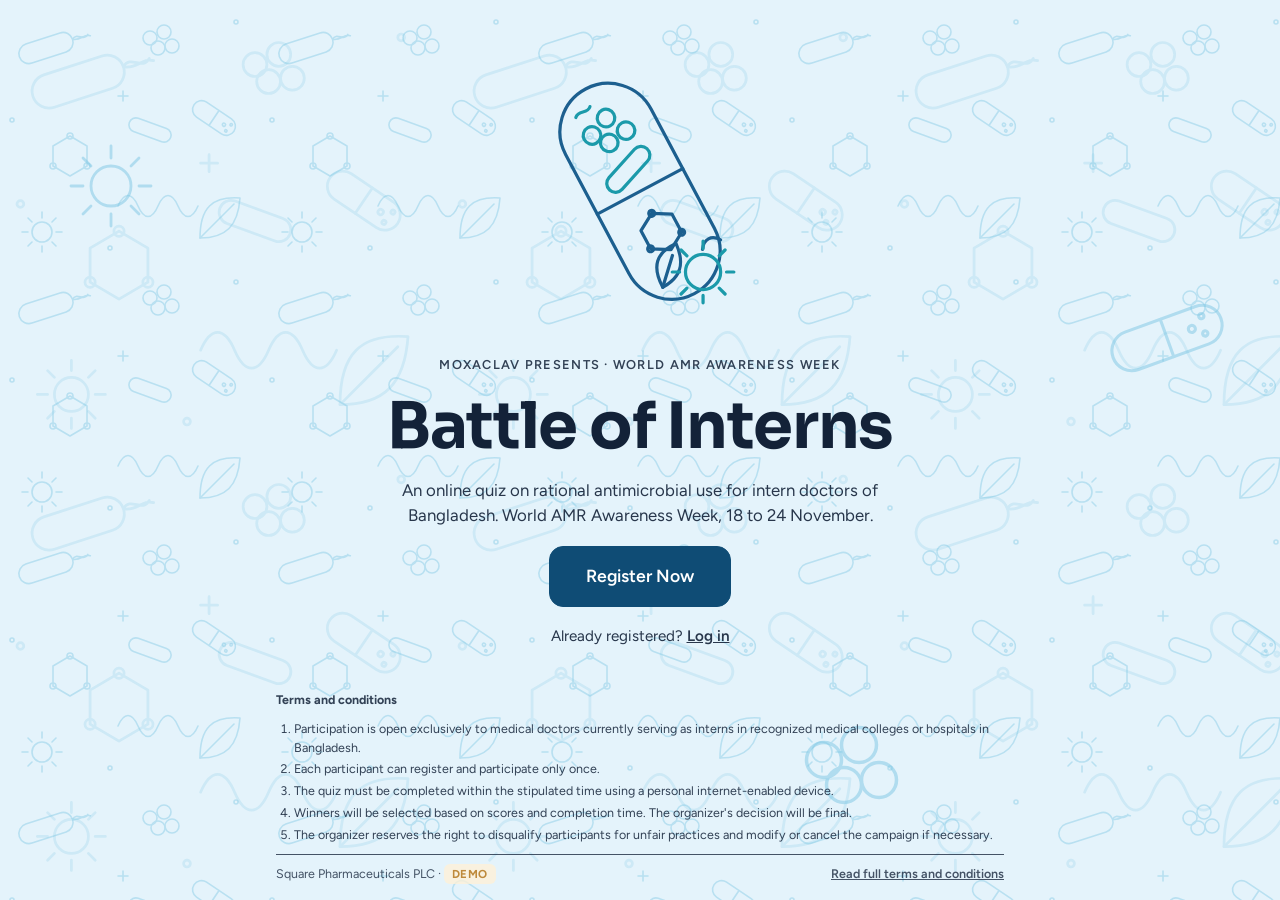
==== index.html @ b7316d2d "Portal v2: accounts with phone+password, splash screen with T&C, quiz open/schedule gating, study ma" ====
<!doctype html>
<html lang="en">
<head>
<meta charset="utf-8">
<meta name="viewport" content="width=device-width, initial-scale=1, viewport-fit=cover">
<meta name="robots" content="noindex">
<title>Battle of Interns (demo)</title>
<link rel="stylesheet" href="https://fonts.googleapis.com/css2?family=Sora:wght@600;700&family=Figtree:wght@400;500;600&display=swap">
<style>
/* Battle of Interns. Layout: one centred column (560px) for the quiz flow, a wider
   column (1100px) for admin. Clinical, quiet surfaces; one accent for actions. */
:root {
  --bg: #e4f3fb;
  --surface: #ffffff;
  --surface-2: #eaf2f8;
  --art: #7cc6e3;
  --art-2: #1c5f8f;
  --fg: #132238;
  --muted: #5d6b80;
  --line: #d3e0ea;
  --primary: #0f4c75;
  --primary-ink: #ffffff;
  --accent: #1b9aaa;
  --accent-soft: #dff4f6;
  --good: #1b7f4b;
  --good-soft: #e3f4ea;
  --warn: #b26a00;
  --warn-soft: #fff1d6;
  --bad: #b42323;
  --bad-soft: #fde8e8;
  --shadow: 0 1px 2px rgba(19, 34, 56, 0.06), 0 8px 24px rgba(19, 34, 56, 0.06);
  --font-display: "Sora", "Segoe UI", system-ui, sans-serif;
  --font-body: "Figtree", "Segoe UI", system-ui, sans-serif;
  --radius: 14px;
}
@media (prefers-color-scheme: dark) {
  :root:not([data-theme="light"]) {
    --bg: #0d1a26; --surface: #172131; --surface-2: #1f2b3d; --fg: #e7edf5; --muted: #9aa8bc; --art: #27516d; --art-2: #4fa3cf;
    --line: #2a3850; --primary: #3f8fc4; --primary-ink: #ffffff; --accent: #4fc3cf; --accent-soft: #15353b;
    --good: #4ccb86; --good-soft: #163626; --warn: #f0b24a; --warn-soft: #3a2a0d; --bad: #f08080; --bad-soft: #3d1a1a;
    --shadow: 0 1px 2px rgba(0,0,0,.4), 0 8px 24px rgba(0,0,0,.35);
    color-scheme: dark;
  }
}
:root[data-theme="dark"] {
  --bg: #0d1a26; --surface: #172131; --surface-2: #1f2b3d; --fg: #e7edf5; --muted: #9aa8bc; --art: #27516d; --art-2: #4fa3cf;
  --line: #2a3850; --primary: #3f8fc4; --primary-ink: #ffffff; --accent: #4fc3cf; --accent-soft: #15353b;
  --good: #4ccb86; --good-soft: #163626; --warn: #f0b24a; --warn-soft: #3a2a0d; --bad: #f08080; --bad-soft: #3d1a1a;
  --shadow: 0 1px 2px rgba(0,0,0,.4), 0 8px 24px rgba(0,0,0,.35);
  color-scheme: dark;
}

* { box-sizing: border-box; }
[hidden] { display: none !important; }
html, body { height: 100%; }
body {
  margin: 0; background: var(--bg); color: var(--fg);
  font-family: var(--font-body); font-size: 16px; line-height: 1.5;
  -webkit-font-smoothing: antialiased;
}
h1, h2, h3 { font-family: var(--font-display); line-height: 1.2; margin: 0; text-wrap: balance; letter-spacing: -0.01em; }
h1 { font-size: 1.75rem; font-weight: 700; }
h2 { font-size: 1.25rem; font-weight: 600; }
h3 { font-size: 1rem; font-weight: 600; }
p { margin: 0; }
a { color: var(--primary); }
button { font: inherit; }
:focus-visible { outline: 3px solid var(--accent); outline-offset: 2px; }
.num { font-variant-numeric: tabular-nums; }
.muted { color: var(--muted); }
.small { font-size: 0.875rem; }
.eyebrow { font-size: 0.75rem; text-transform: uppercase; letter-spacing: 0.08em; font-weight: 600; color: var(--muted); }

/* Background art: original line-art microbes and capsules, drifting slowly */
body.admin .bgart { opacity: .4; }
.bgart { position: fixed; inset: 0; z-index: 0; pointer-events: none; overflow: hidden; color: var(--art); }
.bgart > svg:first-child { width: 100%; height: 100%; display: block; }
.bgart .floater { position: absolute; width: 120px; height: 120px; opacity: .5; }
.bgart .f1 { left: 4%; top: 14%; }
.bgart .f2 { right: 3%; top: 32%; width: 150px; height: 100px; }
.bgart .f3 { left: 62%; top: 80%; width: 110px; height: 90px; }
.bgart .drift1 { animation: drift1 70s linear infinite; }
.bgart .drift2 { animation: drift2 110s linear infinite; transform-origin: 50% 50%; }
@keyframes drift1 { to { transform: translate(-260px, -260px); } }
@keyframes drift2 { from { transform: rotate(14deg) translate(0, 0); } to { transform: rotate(14deg) translate(442px, -442px); } }
.bgart .floater { animation: bob 9s ease-in-out infinite alternate; transform-origin: center; }
.bgart .floater.f2 { animation-duration: 13s; animation-delay: -4s; }
.bgart .floater.f3 { animation-duration: 11s; animation-delay: -7s; }
@keyframes bob { from { transform: translate(0, 0) rotate(-4deg); } to { transform: translate(14px, -22px) rotate(5deg); } }
@media (prefers-reduced-motion: reduce) { .bgart .drift1, .bgart .drift2, .bgart .floater { animation: none; } }
.topbar, .wrap, .footer, .toast, .modal-bg { position: relative; z-index: 1; }
.toast, .modal-bg { z-index: 50; }
.toast { position: fixed; }
.modal-bg { position: fixed; }

/* Shell */
.topbar {
  position: sticky;
  z-index: 5;
  background: color-mix(in srgb, var(--surface) 88%, transparent); backdrop-filter: blur(8px); -webkit-backdrop-filter: blur(8px); top: env(safe-area-inset-top, 0px); z-index: 5;
  background: var(--surface); border-bottom: 1px solid var(--line);
}
.topbar-in {
  max-width: 1100px; margin: 0 auto; padding: 12px 16px;
  display: flex; align-items: center; justify-content: space-between; gap: 12px;
}
.brand { display: flex; flex-direction: column; gap: 1px; min-width: 0; }
.brand-name { font-family: var(--font-display); font-weight: 700; font-size: 1.05rem; letter-spacing: -0.01em; }
.brand-sub { font-size: 0.72rem; color: var(--muted); letter-spacing: 0.06em; text-transform: uppercase; }
.topbar .pill { flex-shrink: 0; }
.wrap { max-width: 560px; margin: 0 auto; padding-block: 24px 48px; padding-inline: 16px; }
.wrap.wide { max-width: 1100px; }
.stack { display: flex; flex-direction: column; gap: 16px; }
.stack-sm { display: flex; flex-direction: column; gap: 8px; }
.row { display: flex; gap: 12px; align-items: center; flex-wrap: wrap; }
.row.between { justify-content: space-between; }
.row.end { justify-content: flex-end; }
.grow { flex: 1 1 auto; min-width: 0; }

.card { background: var(--surface); border: 1px solid var(--line); border-radius: var(--radius); padding: 20px; box-shadow: var(--shadow); }
.card.flat { box-shadow: none; }
.card.tint { background: var(--accent-soft); border-color: transparent; box-shadow: none; }

/* Buttons */
.btn {
  display: inline-flex; align-items: center; justify-content: center; gap: 8px;
  padding: 12px 18px; border-radius: 10px; border: 1px solid var(--line);
  background: var(--surface); color: var(--fg); font-weight: 600; cursor: pointer;
  text-decoration: none; min-height: 44px; transition: background .15s, transform .05s;
}
.btn:hover { background: var(--surface-2); }
.btn:active { transform: translateY(1px); }
.btn:disabled { opacity: .5; cursor: not-allowed; }
.btn.primary { background: var(--primary); border-color: var(--primary); color: var(--primary-ink); }
.btn.primary:hover { filter: brightness(1.08); background: var(--primary); }
.btn.danger { color: var(--bad); border-color: var(--bad); background: transparent; }
.btn.danger:hover { background: var(--bad-soft); }
.btn.ghost { border-color: transparent; background: transparent; }
.btn.ghost:hover { background: var(--surface-2); }
.btn.sm { padding: 7px 12px; min-height: 34px; font-size: 0.875rem; border-radius: 8px; }
.btn.block { width: 100%; }

/* Forms */
.field { display: flex; flex-direction: column; gap: 6px; }
.field label { font-weight: 600; font-size: 0.9rem; }
.field .hint { font-size: 0.8rem; color: var(--muted); }
.field .err { font-size: 0.8rem; color: var(--bad); }
.input, select.input, textarea.input {
  width: 100%; padding: 11px 12px; border-radius: 10px; border: 1px solid var(--line);
  background: var(--surface); color: var(--fg); font: inherit; min-height: 44px;
}
textarea.input { min-height: 88px; resize: vertical; }
.input:focus { border-color: var(--accent); outline: none; box-shadow: 0 0 0 3px var(--accent-soft); }
.field.invalid .input { border-color: var(--bad); }
.check { display: flex; gap: 10px; align-items: flex-start; font-size: 0.9rem; }
.check input { width: 18px; height: 18px; margin-top: 3px; flex-shrink: 0; }
.grid-2 { display: grid; grid-template-columns: repeat(2, minmax(0, 1fr)); gap: 12px; }
.grid-3 { display: grid; grid-template-columns: repeat(3, minmax(0, 1fr)); gap: 12px; }
.grid-4 { display: grid; grid-template-columns: repeat(4, minmax(0, 1fr)); gap: 12px; }
@media (max-width: 640px) { .grid-2, .grid-3, .grid-4 { grid-template-columns: 1fr 1fr; } .grid-2 { grid-template-columns: 1fr; } .card { padding: 16px; } }

/* Pills and alerts */
.pill { display: inline-flex; align-items: center; gap: 6px; padding: 4px 10px; border-radius: 999px; font-size: 0.78rem; font-weight: 600; background: var(--surface-2); color: var(--muted); white-space: nowrap; }
.pill.good { background: var(--good-soft); color: var(--good); }
.pill.warn { background: var(--warn-soft); color: var(--warn); }
.pill.bad { background: var(--bad-soft); color: var(--bad); }
.pill.accent { background: var(--accent-soft); color: var(--primary); }
.alert { padding: 12px 14px; border-radius: 10px; font-size: 0.9rem; border: 1px solid transparent; }
.alert.bad { background: var(--bad-soft); color: var(--bad); }
.alert.good { background: var(--good-soft); color: var(--good); }
.alert.warn { background: var(--warn-soft); color: var(--warn); }
.alert.info { background: var(--accent-soft); color: var(--fg); }

/* Welcome */
.hero { display: grid; grid-template-columns: 1fr 150px; gap: 16px; align-items: center; }
.hero-text { display: flex; flex-direction: column; gap: 10px; min-width: 0; }
.hero h1 { font-size: 2rem; }
.hero-art { width: 150px; max-width: 100%; color: var(--art-2); justify-self: end; }
.hero-art .acc { color: var(--accent); }
@media (max-width: 480px) { .hero { grid-template-columns: 1fr 104px; } .hero-art { width: 104px; } .hero h1 { font-size: 1.7rem; } }
.rules { display: grid; grid-template-columns: repeat(2, minmax(0, 1fr)); gap: 12px; }
.rule { background: var(--surface); border: 1px solid var(--line); border-radius: var(--radius); padding: 16px; display: flex; flex-direction: column; gap: 10px; box-shadow: var(--shadow); }
.rule b { font-family: var(--font-display); font-size: 0.95rem; }
.rule p { font-size: 0.85rem; color: var(--muted); line-height: 1.4; }
.rule-ic { width: 44px; height: 44px; border-radius: 12px; background: var(--accent-soft); color: var(--primary); display: grid; place-items: center; font-family: var(--font-display); font-weight: 700; font-size: 1rem; }
.rule-ic svg { width: 24px; height: 24px; }
@media (max-width: 360px) { .rules { grid-template-columns: 1fr; } }

/* Quiz */
.quiz-head { display: flex; align-items: center; justify-content: space-between; gap: 12px; }
.timer { font-family: var(--font-display); font-weight: 700; font-size: 1.5rem; letter-spacing: 0.02em; display: inline-flex; align-items: center; gap: 8px; }
.timer.warn { color: var(--warn); }
.timer.bad { color: var(--bad); }
.timer-dot { width: 8px; height: 8px; border-radius: 50%; background: currentColor; animation: blink 1s steps(2) infinite; }
@keyframes blink { 50% { opacity: 0.25; } }
@media (prefers-reduced-motion: reduce) { .timer-dot { animation: none; } }
.progress { height: 8px; border-radius: 999px; background: color-mix(in srgb, var(--surface) 70%, var(--line)); overflow: hidden; display: flex; }
.progress > i { display: block; height: 100%; background: var(--accent); width: 0; transition: width .3s; }
.progress > i.skip { background: var(--warn); opacity: .75; }
.progress-meta { display: flex; justify-content: space-between; font-size: 0.8rem; color: var(--muted); }
.qtext { font-size: 1.1rem; font-weight: 600; line-height: 1.45; }
.options { display: grid; gap: 10px; }
.opt {
  display: grid; grid-template-columns: 32px 1fr; gap: 12px; align-items: center; text-align: left;
  width: 100%; padding: 12px 14px; border-radius: 12px; border: 1.5px solid var(--line);
  background: var(--surface); color: var(--fg); cursor: pointer; font: inherit; line-height: 1.4;
}
.opt:hover { border-color: var(--accent); background: var(--accent-soft); }
.opt .key { width: 32px; height: 32px; border-radius: 8px; background: var(--surface-2); display: grid; place-items: center; font-family: var(--font-display); font-weight: 700; font-size: 0.85rem; }
.opt.selected { border-color: var(--primary); background: var(--accent-soft); }
.opt.selected .key { background: var(--primary); color: var(--primary-ink); }
.opt.correct { border-color: var(--good); background: var(--good-soft); }
.opt.correct .key { background: var(--good); color: #fff; }
.opt.wrong { border-color: var(--bad); background: var(--bad-soft); }
.opt.wrong .key { background: var(--bad); color: #fff; }
.opt[disabled] { cursor: default; }
.qnav { display: flex; gap: 10px; }
.qnav .btn { flex: 1; }

/* Result */
.score-tile { display: grid; grid-template-columns: auto 1fr; gap: 18px; align-items: center; }
.score-big { font-family: var(--font-display); font-size: 3rem; font-weight: 700; line-height: 1; }
.score-big small { font-size: 1.1rem; color: var(--muted); font-weight: 600; }
.stat-row { display: grid; grid-template-columns: repeat(4, 1fr); gap: 8px; }
.stat { background: var(--surface-2); border-radius: 10px; padding: 10px 4px; text-align: center; min-width: 0; }
.stat b { display: block; font-family: var(--font-display); font-size: 1.1rem; }
.stat span { font-size: 0.72rem; color: var(--muted); text-transform: uppercase; letter-spacing: 0.05em; }
.review { display: grid; gap: 12px; }
.review-item { border-left: 3px solid var(--bad); padding-left: 14px; display: grid; gap: 8px; }
.review-item.ok { border-left-color: var(--good); }
.review-item .explain { background: var(--surface-2); border-radius: 10px; padding: 10px 12px; font-size: 0.9rem; }
.tabs { display: flex; gap: 4px; border-bottom: 1px solid var(--line); overflow-x: auto; }
#addInst { flex-wrap: nowrap; }
.tab { padding: 10px 14px; border: 0; background: transparent; color: var(--muted); font-weight: 600; cursor: pointer; border-bottom: 2px solid transparent; margin-bottom: -1px; white-space: nowrap; }
.tab.active { color: var(--primary); border-bottom-color: var(--primary); }

/* Leaderboard */
.board { display: grid; gap: 6px; }
.board-row { display: grid; grid-template-columns: 40px 1fr auto; gap: 12px; align-items: center; padding: 10px 12px; border-radius: 10px; background: var(--surface); border: 1px solid var(--line); }
.board-row.me { border-color: var(--primary); background: var(--accent-soft); }
.board-row .rank { font-family: var(--font-display); font-weight: 700; color: var(--muted); }
.board-row.top .rank { color: var(--warn); }
.board-row .who { min-width: 0; }
.board-row .who b { display: block; overflow: hidden; text-overflow: ellipsis; white-space: nowrap; }
.board-row .who span { font-size: 0.78rem; color: var(--muted); }
.board-row .sc { text-align: right; }
.board-row .sc b { font-family: var(--font-display); font-size: 1.1rem; display: block; }
.board-row .sc span { font-size: 0.75rem; color: var(--muted); }

/* Tables (admin) */
.table-wrap { overflow-x: auto; border: 1px solid var(--line); border-radius: 10px; background: var(--surface); }
table { width: 100%; border-collapse: collapse; font-size: 0.875rem; }
th, td { padding: 10px 12px; text-align: left; border-bottom: 1px solid var(--line); vertical-align: top; }
th { font-size: 0.72rem; text-transform: uppercase; letter-spacing: 0.06em; color: var(--muted); background: var(--surface-2); white-space: nowrap; }
tr:last-child td { border-bottom: 0; }
td.actions { white-space: nowrap; }
.bar { height: 6px; background: var(--surface-2); border-radius: 999px; overflow: hidden; min-width: 80px; }
.bar > i { display: block; height: 100%; background: var(--good); }
.bar.low > i { background: var(--bad); }
.bar.mid > i { background: var(--warn); }
.kpi { background: var(--surface); border: 1px solid var(--line); border-radius: 12px; padding: 14px 16px; }
.kpi b { font-family: var(--font-display); font-size: 1.6rem; display: block; }
.kpi span { font-size: 0.78rem; color: var(--muted); }

/* Modal (in-page confirm) */
.modal-bg { position: fixed; inset: 0; background: rgba(10, 18, 30, 0.55); display: grid; place-items: center; z-index: 50; padding: 16px; }
.modal { background: var(--surface); border-radius: 16px; padding: 22px; max-width: 420px; width: 100%; box-shadow: var(--shadow); display: grid; gap: 14px; }
.toast { position: fixed; left: 50%; bottom: calc(20px + env(safe-area-inset-bottom, 0px)); transform: translateX(-50%); background: var(--fg); color: var(--bg); padding: 10px 16px; border-radius: 10px; font-size: 0.9rem; z-index: 60; max-width: calc(100% - 32px); }

.footer { text-align: center; font-size: 0.78rem; color: var(--muted); padding-top: 24px; }
.footer a { color: var(--muted); }
.demo-badge { font-size: 0.72rem; font-weight: 700; padding: 3px 8px; border-radius: 6px; background: var(--warn-soft); color: var(--warn); letter-spacing: .04em; }

/* ---------- Splash ---------- */
.splash { position: relative; min-height: calc(100vh - 0px); min-height: 100dvh; display: flex; flex-direction: column; color: var(--fg); }
.splash-bg { position: absolute; inset: 0; background-size: cover; background-position: center; z-index: 0; }
.splash-bg.has-image::after { content: ""; position: absolute; inset: 0; background: linear-gradient(180deg, rgba(8, 24, 40, 0.25) 0%, rgba(8, 24, 40, 0.62) 60%, rgba(8, 24, 40, 0.92) 100%); }
.splash.has-image { color: #ffffff; }
.splash-body { position: relative; z-index: 1; flex: 1; display: flex; flex-direction: column; justify-content: center; align-items: center; text-align: center; padding: 48px 16px 24px; gap: 18px; }
.splash-kicker { font-size: 0.8rem; letter-spacing: 0.1em; text-transform: uppercase; font-weight: 600; opacity: 0.85; }
.splash h1 { font-size: clamp(2.4rem, 8vw, 4rem); letter-spacing: -0.02em; line-height: 1.05; max-width: 14ch; }
.splash-sub { max-width: 44ch; opacity: 0.9; font-size: 1.05rem; }
.splash .btn.hero-cta { padding: 16px 36px; font-size: 1.1rem; border-radius: 14px; }
.splash.has-image .btn.hero-cta { background: #ffffff; color: #0f4c75; border-color: #ffffff; }
.splash-login { font-size: 0.95rem; opacity: 0.9; }
.splash-login a { color: inherit; font-weight: 600; }
.splash-art { width: min(220px, 50vw); color: var(--art-2); }
.splash.has-image .splash-art { color: #ffffff; opacity: 0.9; }
.splash-foot { position: relative; z-index: 1; padding: 16px 16px calc(16px + env(safe-area-inset-bottom, 0px)); font-size: 0.78rem; opacity: 0.85; display: grid; gap: 10px; max-width: 760px; margin: 0 auto; width: 100%; }
.splash-foot ol { margin: 0; padding-left: 18px; display: grid; gap: 3px; }
.splash-foot a { color: inherit; font-weight: 600; }
.splash-foot .foot-row { display: flex; justify-content: space-between; gap: 12px; flex-wrap: wrap; border-top: 1px solid currentColor; padding-top: 10px; opacity: 0.9; }

/* ---------- Banners ---------- */
.banner-top { position: relative; z-index: 1; max-width: 1100px; margin: 12px auto 0; padding-inline: 16px; }
.banner-top img { display: block; width: 100%; height: auto; border-radius: 12px; box-shadow: var(--shadow); }
.popup-bg { position: fixed; inset: 0; background: rgba(8, 18, 30, 0.7); z-index: 70; display: grid; place-items: center; padding: 16px; }
.popup { position: relative; max-width: 560px; width: 100%; }
.popup img { display: block; width: 100%; height: auto; border-radius: 16px; box-shadow: 0 20px 60px rgba(0,0,0,.45); }
.popup-close { position: absolute; top: -12px; right: -12px; width: 40px; height: 40px; border-radius: 50%; border: 0; background: #ffffff; color: #132238; font-size: 1.3rem; font-weight: 700; cursor: pointer; box-shadow: 0 4px 14px rgba(0,0,0,.35); display: grid; place-items: center; }
.popup-timer { position: absolute; left: 12px; bottom: 12px; font-size: 0.72rem; background: rgba(0,0,0,.55); color: #fff; padding: 3px 8px; border-radius: 999px; }

/* ---------- Home / dashboard ---------- */
.home-head { display: flex; justify-content: space-between; align-items: flex-start; gap: 12px; }
.home-head h1 { font-size: 1.6rem; }
.quiz-card { display: grid; gap: 14px; }
.quiz-card .state { display: flex; align-items: center; gap: 10px; }
.state-dot { width: 10px; height: 10px; border-radius: 50%; background: var(--muted); flex-shrink: 0; }
.state-dot.open { background: var(--good); box-shadow: 0 0 0 4px var(--good-soft); }
.state-dot.scheduled { background: var(--warn); }
.state-dot.closed { background: var(--bad); }
.countdown { display: flex; gap: 8px; }
.countdown .cd { background: var(--surface-2); border-radius: 10px; padding: 8px 10px; min-width: 62px; text-align: center; }
.countdown .cd b { display: block; font-family: var(--font-display); font-size: 1.4rem; line-height: 1.1; }
.countdown .cd span { font-size: 0.68rem; text-transform: uppercase; letter-spacing: 0.06em; color: var(--muted); }
.materials { display: grid; gap: 10px; }
.material { display: grid; grid-template-columns: 44px 1fr auto; gap: 12px; align-items: center; padding: 12px 14px; border-radius: 12px; background: var(--surface); border: 1px solid var(--line); text-decoration: none; color: inherit; }
.material:hover { border-color: var(--accent); }
.material .ic { width: 44px; height: 44px; border-radius: 10px; display: grid; place-items: center; font-family: var(--font-display); font-weight: 700; font-size: 0.7rem; letter-spacing: 0.04em; background: var(--accent-soft); color: var(--primary); }
.material .ic.pdf { background: var(--bad-soft); color: var(--bad); }
.material .ic.xlsx, .material .ic.xls { background: var(--good-soft); color: var(--good); }
.material .t { min-width: 0; }
.material .t b { display: block; font-size: 0.95rem; line-height: 1.3; }
.material .t span { font-size: 0.8rem; color: var(--muted); display: block; }
.material .go { font-size: 0.8rem; color: var(--primary); font-weight: 600; white-space: nowrap; }
.terms-body { white-space: pre-line; font-size: 0.92rem; line-height: 1.55; }
.pw-wrap { position: relative; }
.pw-wrap .input { padding-right: 64px; }
.pw-toggle { position: absolute; right: 8px; top: 50%; transform: translateY(-50%); border: 0; background: transparent; color: var(--primary); font-weight: 600; font-size: 0.8rem; cursor: pointer; padding: 6px; }
.img-preview { max-width: 100%; max-height: 160px; border-radius: 10px; border: 1px solid var(--line); display: block; }
.radio-row { display: flex; gap: 16px; flex-wrap: wrap; }
.radio-row label { display: flex; gap: 8px; align-items: center; font-size: 0.92rem; }
.drag-handle { cursor: grab; color: var(--muted); user-select: none; }
.mono { font-family: ui-monospace, SFMono-Regular, Menlo, monospace; font-size: 0.85em; }
.user-chip { display: flex; gap: 8px; align-items: center; flex-wrap: nowrap; flex-shrink: 0; }
@media (max-width: 480px) { .user-chip .pill { display: none; } }

</style>
</head>
<body>
<div id="app"><main class="wrap"><div class="card"><p class="muted">Loading the quiz...</p></div></main></div>
<script>window.BOI_ASSET_BASE = "https://squaregroupdm.github.io/BattleofInterns/public/";window.BOI_SEED_QUESTIONS = [{"text": "Amoxicillin belongs to which WHO AWaRe group?", "options": {"A": "Watch", "B": "Access", "C": "Reserve", "D": "Not recommended"}, "correct": "B", "explanation": "Amoxicillin (penicillin, ATC J01CA04) is an Access antibiotic: wide activity against common pathogens with low resistance potential.\n\nReference: WHO AWaRe classification 2023 (WHO-MHP-HPS-EML-2023.04 xlsx), sheet 'AWaRe classification 2023'; Bangladesh STG on Antibiotic Use in Common Infectious Diseases, v1.0 (DGHS, 2021), Annex 2 (Access list).", "topic": "AWaRe classification"}, {"text": "Flucloxacillin is classified in which AWaRe group?", "options": {"A": "Access", "B": "Watch", "C": "Reserve", "D": "Not recommended"}, "correct": "A", "explanation": "Flucloxacillin is an Access penicillin, listed as a therapeutic alternative to cloxacillin.\n\nReference: WHO AWaRe classification 2023 (WHO-MHP-HPS-EML-2023.04 xlsx), sheet 'Access'; Bangladesh STG on Antibiotic Use in Common Infectious Diseases, v1.0 (DGHS, 2021), Annex 2 (Access list, no. 14).", "topic": "AWaRe classification"}, {"text": "Amoxicillin/clavulanic acid (co-amoxiclav) is best described as:", "options": {"A": "A penicillin in the Watch group", "B": "A cephalosporin in the Access group", "C": "A beta-lactam/beta-lactamase-inhibitor combination in the Reserve group", "D": "A beta-lactam/beta-lactamase-inhibitor combination in the Access group"}, "correct": "D", "explanation": "Co-amoxiclav (J01CR02) is a beta-lactam/beta-lactamase-inhibitor combination and is an Access antibiotic.\n\nReference: WHO AWaRe classification 2023 (WHO-MHP-HPS-EML-2023.04 xlsx), sheet 'AWaRe classification 2023'; Bangladesh STG on Antibiotic Use in Common Infectious Diseases, v1.0 (DGHS, 2021), Annex 2 (Access list, no. 3).", "topic": "AWaRe classification"}, {"text": "Which AWaRe group should be protected as 'last-resort' options for confirmed or suspected multidrug-resistant infections?", "options": {"A": "Access", "B": "Reserve", "C": "Watch", "D": "Not recommended"}, "correct": "B", "explanation": "Reserve antibiotics (e.g. linezolid, colistin, tigecycline) are kept for MDR organisms when alternatives have failed or are unsuitable.\n\nReference: WHO Practical Toolkit: AMS Programmes in Health-care Facilities in LMICs (2019), Figure 11 (Section 4.7); Bangladesh STG on Antibiotic Use in Common Infectious Diseases, v1.0 (DGHS, 2021), Annex 2.", "topic": "AWaRe classification"}, {"text": "Which is a brand name of Amoxicillin + Clavulanic Acid combination preparation?", "options": {"A": "Moxacil", "B": "Moxaclav", "C": "Phylopen", "D": "Cefotil Plus"}, "correct": "B", "explanation": "", "topic": "Brand Name"}, {"text": "In which of the following scenarios is Co-amoxiclav (Amoxicillin + Clavulanate) clinically preferred over Amoxicillin alone?", "options": {"A": "First-line therapy for mild community-acquired pneumonia without comorbidities", "B": "Empiric treatment of acute bacterial sinusitis when beta-lactamase producing pathogens (H. influenzae / M. catarrhalis) are suspected", "C": "Uncomplicated streptococcal pharyngitis", "D": "Prophylaxis for uncomplicated acute viral cough"}, "correct": "B", "explanation": "\n\nReference: WHO AWaRe Book 2022 (Chapter 7, p. 71): Addition of clavulanic acid restores activity against beta-lactamase producing organisms like H. influenzae and M. catarrhalis.", "topic": "Co-amoxiclav vs Amoxicillin"}, {"text": "Which antibacterial fixed-dose combination is scientifically justified and listed in the national and WHO Essential Medicines Lists?", "options": {"A": "Amoxicillin + clavulanic acid", "B": "Cefuroxime + clavulanic acid", "C": "Amoxicillin + flucloxacillin", "D": "Cefixime + linezolid"}, "correct": "A", "explanation": "The STG names amoxicillin-clavulanic acid as a justified FDC; cefuroxime-clavulanic acid is called unjustified polypharmacy.\n\nReference: Bangladesh STG on Antibiotic Use in Common Infectious Diseases, v1.0 (DGHS, 2021), Section 2.4; WHO AWaRe classification 2023 (WHO-MHP-HPS-EML-2023.04 xlsx), sheet 'Not recommended'.", "topic": "Rational use"}, {"text": "When selecting empiric therapy for acute bacterial rhinosinusitis where beta-lactamase producing pathogens (Haemophilus influenzae or Moraxella catarrhalis) are suspected, why is Amoxicillin-Clavulanate (Co-amoxiclav) clinically preferred over Amoxicillin alone?", "options": {"A": "The addition of clavulanic acid inhibits beta-lactamase enzymes, successfully restoring and broadening antibacterial activity against resistant strains.", "B": "Clavulanic acid acts as a potent antitussive agent that suppresses uncomplicated viral upper respiratory cough.", "C": "Co-amoxiclav belongs to the Reserve group, making it the required first-line agent for mild outpatient pharyngitis.", "D": "It completely eliminates the need for renal function dose adjustments in elderly patients."}, "correct": "A", "explanation": "The addition of clavulanic acid (a beta-lactamase inhibitor) protects amoxicillin from degradation by beta-lactamase-producing organisms, rendering it clinically effective against resistant respiratory pathogens like H. influenzae.\n\nReference: WHO AWaRe Antibiotic Book 2022 (Chapter 7, p. 71); Bangladesh STG on Antibiotic Use in Common Infectious Diseases, v1.0 (DGHS, 2021).", "topic": "Stewardship"}, {"text": "Why is it essential to instruct patients/caregivers to refrigerate oral reconstitutions of Co-amoxiclav (Amoxicillin + Clavulanic acid) suspension in warm tropical climates like Bangladesh?", "options": {"A": "Amoxicillin precipitates rapidly at room temperature", "B": "Clavulanic acid rapidly degrades at ambient temperatures", "C": "Refrigeration prevents gastric irritation", "D": "Refrigeration changes the color to signal active dose"}, "correct": "B", "explanation": "WHO AWaRe Book 2022 (p. 45, 61): Clavulanic acid is thermally unstable and rapidly metabolizes/degrades in high ambient temperatures.\n\nReference: National AMR Surveillance in Bangladesh 2016-2023, 'Antibiotic use' summary and Figure 58 (AWaRe distribution).", "topic": "Co-amoxiclav Storage"}, {"text": "What is the standard adult dose of linezolid (IV or oral) with normal renal function?", "options": {"A": "600 mg every 12 hours", "B": "300 mg every 12 hours", "C": "600 mg every 6 hours", "D": "1 g every 12 hours"}, "correct": "A", "explanation": "Adults receive linezolid 600 mg q12h by IV or oral route.\n\nReference: WHO AWaRe Antibiotic Book, Web Annex (Infographics), p.150 (Linezolid); Bangladesh STG on Antibiotic Use in Common Infectious Diseases, v1.0 (DGHS, 2021), Table 6.1 (Reserve: linezolid 600 mg IV 12 hourly).", "topic": "Dose - linezolid"}, {"text": "Which statement about linezolid dosing in renal impairment is correct?", "options": {"A": "Reduce the dose by 50% if CrCl is below 50 mL/min", "B": "No dose adjustment is needed", "C": "Give the same dose but only once daily", "D": "It is contraindicated in renal impairment"}, "correct": "B", "explanation": "Linezolid needs no renal dose adjustment, which is why it is an option in MRSA infection with severe renal impairment.\n\nReference: WHO AWaRe Antibiotic Book, Web Annex (Infographics), p.150 (Linezolid).", "topic": "Dose - linezolid"}, {"text": "Which statement about the route of administration of linezolid is correct?", "options": {"A": "It must be given IV for at least 7 days before oral switch", "B": "Oral absorption is poor so only IV is effective", "C": "Oral treatment can be started from the beginning because oral bioavailability is high", "D": "The oral form is only for children"}, "correct": "C", "explanation": "High oral bioavailability allows initiation with oral therapy as an alternative to IV (tablets 400/600 mg; IV 2 mg/mL).\n\nReference: WHO AWaRe Antibiotic Book, Web Annex (Infographics), p.150 (Linezolid).", "topic": "Dose - linezolid"}, {"text": "Why Penicillin manufacturers require dedicated Penicillin Manufacturing Unit?", "options": {"A": "To manufacture quality products", "B": "For better product appearance", "C": "To prevent cross contamination", "D": "A & C"}, "correct": "D", "explanation": "", "topic": "Moxaclav"}, {"text": "Which oral amoxicillin dose is listed for adults with mild-to-moderate community-acquired pneumonia in the WHO AWaRe book?", "options": {"A": "250 mg every 12 hours", "B": "500 mg once daily", "C": "2 g every 6 hours", "D": "1 g every 8 hours"}, "correct": "D", "explanation": "AWaRe book lists amoxicillin 1 g q8h orally for mild-to-moderate CAP (normal renal function).\n\nReference: WHO AWaRe Antibiotic Book, Web Annex (Infographics), Community-acquired pneumonia, pp.39-40.", "topic": "Dose - amoxicillin"}, {"text": "Pregnancy category of Amoxicillin + Clavulanic Acid is", "options": {"A": "A", "B": "B", "C": "C", "D": "X"}, "correct": "C", "explanation": "", "topic": "Moxaclav"}, {"text": "In the Bangladesh STG, what is the IV co-amoxiclav dose for severe adult pneumonia?", "options": {"A": "1.2 g IV every 8 hours", "B": "1.2 g IV every 24 hours", "C": "300 mg IV every 8 hours", "D": "2.4 g IV every 12 hours"}, "correct": "A", "explanation": "Severe CAP: co-amoxiclav 1.2 g IV 8-hourly plus clarithromycin 500 mg IV 12-hourly (AWaRe book: 1 g + 200 mg IV q8h).\n\nReference: Bangladesh STG on Antibiotic Use in Common Infectious Diseases, v1.0 (DGHS, 2021), Table 6.1 (Pneumonia, adult); WHO AWaRe Antibiotic Book, Web Annex (Infographics), CAP pp.39-42.", "topic": "Dose - co-amoxiclav"}, {"text": "What oral flucloxacillin dose does the Bangladesh STG recommend for superficial soft tissue infection/cellulitis in adults?", "options": {"A": "500 mg every 24 hours", "B": "2 g every 6 hours orally", "C": "250 mg every 12 hours", "D": "500 mg every 6 hours"}, "correct": "D", "explanation": "Flucloxacillin 500 mg orally 6-hourly (7 days), an Access, narrow-spectrum anti-staphylococcal choice.\n\nReference: Bangladesh STG on Antibiotic Use in Common Infectious Diseases, v1.0 (DGHS, 2021), Table 13.7 (Soft tissue infection/Cellulitis).", "topic": "Dose - flucloxacillin"}, {"text": "Which of the following conditions is the main clinical indication for prescribing oral or intravenous Flucloxacillin?", "options": {"A": "Suspected Staphylococcal skin and soft tissue infections (e.g., boils, impetigo, cellulitis)", "B": "Typhoid fever caused by Salmonella Typhi", "C": "Urinary tract infection caused by Escherichia coli", "D": "Cholera diarrhea"}, "correct": "A", "explanation": "\n\nReference: Bangladesh STG 2021 (p. 56, 59) & WHO AWaRe Book: Flucloxacillin is an isoxazolyl penicillin specifically targeted against Methicillin-Susceptible Staphylococcus aureus (MSSA).", "topic": "Flucloxacillin Indications"}, {"text": "A 40-year-old adult patient is prescribed oral Co-amoxiclav (Amoxicillin + Clavulanic Acid) for a moderate soft tissue infection. What is the standard adult oral dose and frequency?", "options": {"A": "250 mg once daily", "B": "625 mg (500/125 mg) 8-hourly Or 1 g (875/125 mg) 12-hourly", "C": "100 mg 6-hourly", "D": "2 g every 4 hours"}, "correct": "B", "explanation": "Bangladesh STG 2021 (p. 25, 59) & WHO AWaRe Guidelines: Standard adult oral Co-amoxiclav is 500/125 mg TDS (8-hourly) or 875/125 mg BD (12-hourly).\n\nReference: Bangladesh STG on Antibiotic Use in Common Infectious Diseases, v1.0 (DGHS, 2021), Table 8.1 (Acute Endocarditis).", "topic": "Co-amoxiclav Adult Dosing"}, {"text": "Which antibiotic is the preferred treatment for infected bite wounds, and why?", "options": {"A": "Amoxicillin alone, because it is cheapest", "B": "Flucloxacillin, because it covers anaerobes", "C": "Co-amoxiclav, because it covers anaerobes as well as skin flora", "D": "Linezolid, because it covers all bite pathogens"}, "correct": "C", "explanation": "Bite wounds involve oral anaerobes, so co-amoxiclav 500/125 mg q8h is preferred (flucloxacillin and amoxicillin alone lack full cover).\n\nReference: WHO AWaRe Antibiotic Book, Web Annex (Infographics), Wound and bite-related infections, pp.57-58.", "topic": "Clinical use"}, {"text": "For a mild, non-bite skin infection, which choice is preferred from a stewardship view over co-amoxiclav?", "options": {"A": "Ceftriaxone", "B": "Flucloxacillin (narrow-spectrum anti-staphylococcal penicillin)", "C": "Linezolid", "D": "Meropenem"}, "correct": "B", "explanation": "Cloxacillin/flucloxacillin (and cefalexin) have narrower spectra than co-amoxiclav and work well in mild SSTI, so they are preferred.\n\nReference: WHO AWaRe Antibiotic Book, Web Annex (Infographics), Wound infections pp.57-58 and SSTI pp.49-52; WHO AWaRe classification 2023 (WHO-MHP-HPS-EML-2023.04 xlsx), flucloxacillin = therapeutic alternative to cloxacillin.", "topic": "Stewardship"}, {"text": "Why is Clavulanic Acid combined with Amoxicillin in Co-amoxiclav preparations?", "options": {"A": "To reduce the renal excretion of amoxicillin", "B": "To inhibit beta-lactamase enzymes produced by bacteria, restoring amoxicillin's activity", "C": "To provide direct antifungal activity", "D": "To eliminate the need for refrigeration of oral suspensions"}, "correct": "B", "explanation": "WHO AWaRe Guidelines & Bangladesh STG 2021: Clavulanic acid is a beta-lactamase inhibitor that protects amoxicillin from degradation by beta-lactamase-producing organisms.", "topic": "Co-amoxiclav Indications"}, {"text": "Which is an appropriate use of linezolid?", "options": {"A": "Uncomplicated pharyngitis in an outpatient", "B": "Empirical treatment of simple cystitis", "C": "Gram-negative sepsis", "D": "MRSA infection in a patient with vancomycin hypersensitivity"}, "correct": "D", "explanation": "Targeted use: MRSA with severe renal impairment, vancomycin hypersensitivity, or need for oral therapy; VRE/VRSA; XDR-TB. Using it for simple OPD infections is irrational.\n\nReference: WHO AWaRe Antibiotic Book, Web Annex (Infographics), p.150 (Targeted treatment); National AMR Surveillance in Bangladesh 2016-2023, Reserve drug use in OPD (Table 14).", "topic": "Clinical use"}, {"text": "A ward patient was started on IV co-amoxiclav and is improving at 48-72 hours. What do stewardship principles advise?", "options": {"A": "Continue unchanged for 14 days", "B": "Review the therapy and switch IV to oral or narrow the spectrum if culture and clinical status allow", "C": "Stop all antibiotics automatically", "D": "Escalate to meropenem"}, "correct": "B", "explanation": "Hospital antibiotics should be reviewed at 48-72 hours, with early IV-to-oral switch and de-escalation.\n\nReference: WHO Practical Toolkit: AMS Programmes in Health-care Facilities in LMICs (2019), AMS competencies table (PDF p.71).", "topic": "Stewardship"}, {"text": "A 35-year-old male presents with severe dental abscess with facial swelling, trismus (inability to open mouth), and high fever (38.5°C). After performing surgical drainage/extraction, which oral antibiotic option is appropriate according to AWaRe guidelines?", "options": {"A": "Oral Ciprofloxacin", "B": "Oral Amoxicillin", "C": "Oral Linezolid", "D": "Oral Meropenem"}, "correct": "B", "explanation": "WHO AWaRe Book 2022 (Chapter 8, p. 93): For spreading dental infections with systemic features, Access group penicillins (Amoxicillin or Phenoxymethylpenicillin) are first-line adjuncts to surgical drainage.\n\nReference: Bangladesh STG on Antibiotic Use in Common Infectious Diseases, v1.0 (DGHS, 2021), Table 8.1; National AMR Surveillance in Bangladesh 2016-2023, Conclusions (MRSA 70%).", "topic": "Co-amoxiclav Dental Indications"}];window.BOI_SEED_INSTITUTIONS = ["Ad-din Akij Medical College, Khulna", "Ad-din Sakina Medical College, Jashore", "Ad-din Women's Medical College, Dhaka", "Ahsania Mission Medical College, Dhaka", "Aichi Medical College, Dhaka", "Anwer Khan Modern Medical College, Dhaka", "Armed Forces Medical College, Dhaka", "Army Medical College, Bogura", "Army Medical College, Chattogram", "Army Medical College, Cumilla", "Army Medical College, Jashore", "Army Medical College, Rangpur", "Asgar Ali Medical College, Dhaka", "Ashiyan Medical College, Dhaka", "Bangladesh Medical College, Dhaka", "Barind Medical College, Rajshahi", "Bashundhara Ad-din Medical College, Dhaka", "BGC Trust Medical College, Chattogram", "Bikrampur Bhuiyan's Medical College, Munshiganj", "Brahmanbaria Medical College, Brahmanbaria", "Central Medical College, Cumilla", "Chandpur Medical College, Chandpur", "Chattagram International Medical College, Chattogram", "Chattagram Maa-O-Shishu Hospital Medical College, Chattogram", "Chittagong Medical College, Chattogram", "City Medical College, Gazipur", "Community Based Medical College, Mymensingh", "Cox's Bazar Medical College, Cox's Bazar", "Cumilla Medical College, Cumilla", "Delta Medical College, Dhaka", "Dhaka Central International Medical College, Dhaka", "Dhaka Community Medical College, Dhaka", "Dhaka Medical College, Dhaka", "Dhaka National Medical College, Dhaka", "Diabetic Association Medical College, Faridpur", "Dinajpur Medical College, Dinajpur", "Dr. Sirajul Islam Medical College, Dhaka", "East West Medical College, Dhaka", "Eastern Medical College, Cumilla", "Enam Medical College and Hospital, Savar", "Faridpur Medical College, Faridpur", "Gazi Medical College, Khulna", "Gonoshasthaya Samaj Vittik Medical College, Savar", "Gopalganj Medical College, Gopalganj", "Green Life Medical College, Dhaka", "Habiganj Medical College, Habiganj", "Holy Family Red Crescent Medical College, Dhaka", "Ibn Sina Medical College, Dhaka", "Ibrahim Medical College, Dhaka", "Institute of Applied Health Sciences (USTC), Chattogram", "International Medical College, Gazipur", "Islami Bank Medical College, Rajshahi", "Jahurul Islam Medical College, Kishoreganj", "Jalalabad Ragib-Rabeya Medical College, Sylhet", "Jamalpur Medical College, Jamalpur", "Jashore Medical College, Jashore", "Khulna City Medical College, Khulna", "Khulna Medical College, Khulna", "Khwaja Yunus Ali Medical College, Sirajganj", "Kumudini Women's Medical College, Tangail", "Kushtia Medical College, Kushtia", "Magura Medical College, Magura", "Mainamoti Medical College, Cumilla", "Manikganj Medical College, Manikganj", "Marine City Medical College, Chattogram", "Marks Medical College, Dhaka", "Medical College for Women and Hospital, Dhaka", "MH Samorita Medical College, Dhaka", "Monno Medical College, Manikganj", "Monowara Sikder Medical College, Shariatpur", "Mugda Medical College, Dhaka", "Mymensingh Medical College, Mymensingh", "Naogaon Medical College, Naogaon", "Navy Medical College, Chattogram", "Netrokona Medical College, Netrokona", "Nilphamari Medical College, Nilphamari", "Noakhali Medical College, Noakhali", "North Bengal Medical College, Sirajganj", "North East Medical College, Sylhet", "Pabna Medical College, Pabna", "Parkview Medical College, Sylhet", "Patuakhali Medical College, Patuakhali", "Popular Medical College, Dhaka", "President Abdul Hamid Medical College, Kishoreganj", "Prime Medical College, Rangpur", "Rajshahi Medical College, Rajshahi", "Rangamati Medical College, Rangamati", "Rangpur Community Medical College, Rangpur", "Rangpur Medical College, Rangpur", "Satkhira Medical College, Satkhira", "Shahabuddin Medical College, Dhaka", "Shaheed Monsur Ali Medical College, Dhaka", "Shaheed Suhrawardy Medical College, Dhaka", "Shaheed Tajuddin Ahmad Medical College, Gazipur", "Shaheed Ziaur Rahman Medical College, Bogura", "Shahid Syed Nazrul Islam Medical College, Kishoreganj", "Sher-e-Bangla Medical College, Barishal", "Sir Salimullah Medical College, Dhaka", "Sirajganj Medical College, Sirajganj", "South Apollo Medical College, Barishal", "Southern Medical College, Chattogram", "Sunamganj Medical College, Sunamganj", "Sylhet MAG Osmani Medical College, Sylhet", "Sylhet Women's Medical College, Sylhet", "Tairunnessa Memorial Medical College, Gazipur", "Tangail Medical College, Tangail", "TMSS Medical College, Bogura", "United Medical College, Dhaka", "Universal Medical College and Hospital, Dhaka", "US-Bangla Medical College, Narayanganj", "Uttara Adhunik Medical College, Dhaka", "Z. H. Sikder Women's Medical College, Dhaka"];window.BOI_SEED_MATERIALS = [{"title": "WHO AWaRe Classification of Antibiotics 2023", "description": "Access, Watch, Reserve and Not recommended lists with ATC codes (Web Annex C of the WHO Essential Medicines List 2023).", "file": "WHO-AWaRe-Classification-2023.xlsx", "type": "xlsx", "size": 118671}, {"title": "WHO AWaRe Antibiotic Book: Guidelines on Antibiotic Use", "description": "Infographic annex with first and second choice antibiotics, doses and durations for common infections.", "file": "WHO-AWaRe-Antibiotic-Book-Infographics.pdf", "type": "pdf", "size": 6292010}, {"title": "WHO Practical Toolkit: Antimicrobial Stewardship Programmes", "description": "Setting up and running stewardship programmes in health-care facilities in low- and middle-income countries.", "file": "WHO-Antimicrobial-Stewardship-Practical-Toolkit.pdf", "type": "pdf", "size": 2268573}, {"title": "Standard Treatment Guidelines on Antibiotic Use in Common Infectious Diseases of Bangladesh", "description": "DGHS, version 1.0, December 2021. Adult and child regimens by condition, Annex 2 AWaRe lists.", "file": "STG-Antibiotic-Use-Bangladesh-2021.pdf", "type": "pdf", "size": 1439859}, {"title": "National Antimicrobial Resistance (AMR) Surveillance Report, Bangladesh 2016-2023", "description": "IEDCR report on resistance patterns and antibiotic-use trends across sentinel sites.", "file": "National-AMR-Surveillance-Report-Bangladesh-2016-2023.pdf", "type": "pdf", "size": 14111744}, {"title": "The selection and use of essential medicines 2023 (Web Annex C), WHO", "description": "WHO publication page for the 2023 Essential Medicines List annex that carries the AWaRe classification.", "url": "https://www.who.int/publications/i/item/WHO-MHP-HPS-EML-2023.04", "type": "link"}];</script>
<script>
/* Demo adapter: same functions as api-remote.js, but everything is kept in this browser's
   localStorage. Used only for the standalone demo page. Nothing is sent anywhere. */
window.BOI_API = (function () {
  "use strict";
  const KEY = "boi_demo_v3";
  const uid = () => Math.random().toString(36).slice(2, 10) + Date.now().toString(36);
  const delay = (v) => new Promise((r) => setTimeout(() => r(v), 120));
  const fail = (m) => { throw new Error(m); };
  const norm = (s) => String(s || "").trim();
  const normBmdc = (s) => norm(s).toUpperCase().replace(/\s+/g, "").replace(/^([A-Z]+)-?(\d+)$/, "$1-$2");
  const normPhone = (s) => norm(s).replace(/[^\d+]/g, "").replace(/^\+?88/, "");
  const DEFAULT_TERMS = "1. Participation is open exclusively to medical doctors currently serving as interns in recognized medical colleges or hospitals in Bangladesh.\n2. Each participant can register and participate only once.\n3. The quiz must be completed within the stipulated time using a personal internet-enabled device.\n4. Winners will be selected based on scores and completion time. The organizer's decision will be final.\n5. The organizer reserves the right to disqualify participants for unfair practices and modify or cancel the campaign if necessary.";
  const defaultSettings = () => ({ campaignName: "Battle of Interns", sponsor: "Moxaclav", durationSec: 600, questionCount: 25, shuffle: true, leaderboardPublic: true, showExplanations: true, registrationOpen: true,
    quizMode: "manual", quizOpen: true, quizStartAt: null, quizEndAt: null,
    splashImage: "", splashHeadline: "Battle of Interns", splashSub: "An online quiz on rational antimicrobial use for intern doctors of Bangladesh. World AMR Awareness Week, 18 to 24 November.",
    bannerTop: { enabled: false, image: "", link: "" }, bannerPopup: { enabled: false, image: "", link: "", seconds: 10 }, terms: DEFAULT_TERMS });
  const seedMaterials = () => (window.BOI_SEED_MATERIALS || []).map((m, i) => ({ id: "m" + (i + 1), title: m.title, description: m.description || "", url: m.url || ((window.BOI_ASSET_BASE || "") + "materials/" + m.file), type: m.type || "link", size: m.size || null, visible: true, createdAt: Date.now() }));

  function seed() {
    const questions = (window.BOI_SEED_QUESTIONS || []).map((q, i) => ({ id: "q" + (i + 1), text: q.text, options: q.options, correct: q.correct, explanation: q.explanation, active: true }));
    const db = { settings: defaultSettings(), adminPassword: "admin123", questions, participants: [], attempts: [], institutions: (window.BOI_SEED_INSTITUTIONS || []).slice(), materials: seedMaterials(), smsBase: [] };
    // A few sample finishers so the ranking board is not empty in the demo. Admin > Settings > Delete all participants removes them.
    const samples = [["Dr. Tanvir Ahmed", "Dhaka Medical College, Dhaka", 23, 412], ["Dr. Nusrat Jahan", "Sir Salimullah Medical College, Dhaka", 22, 388], ["Dr. Rafiul Islam", "Chittagong Medical College, Chattogram", 22, 455], ["Dr. Farhana Haque", "Mymensingh Medical College, Mymensingh", 20, 501], ["Dr. Sabbir Hossain", "Rajshahi Medical College, Rajshahi", 18, 530], ["Dr. Mehzabin Chowdhury", "Sylhet MAG Osmani Medical College, Sylhet", 15, 572]];
    samples.forEach(([name, inst, score, secs], i) => {
      const pid = "sample" + i, now = Date.now() - (i + 1) * 3600 * 1000;
      db.participants.push({ id: pid, token: "t_" + pid, name, email: "sample" + (i + 1) + "@example.com", bmdc: "A-" + (100001 + i), phone: "017000000" + (10 + i), institution: inst, password: "sample123", registeredAt: now, lastLoginAt: now });
      const order = questions.map((q) => q.id).slice(0, db.settings.questionCount);
      const answers = {}; let wrongLeft = order.length - score;
      order.forEach((qid) => { const q = questions.find((x) => x.id === qid); if (wrongLeft > 0 && Math.random() < 0.35) { answers[qid] = ["A", "B", "C", "D"].find((k) => k !== q.correct); wrongLeft--; } else answers[qid] = q.correct; });
      for (const qid of order) { if (wrongLeft <= 0) break; const q = questions.find((x) => x.id === qid); if (answers[qid] === q.correct) { answers[qid] = ["A", "B", "C", "D"].find((k) => k !== q.correct); wrongLeft--; } }
      const a = { id: "a_" + pid, participantId: pid, startedAt: now, endsAt: now + 600000, order, answers, tabSwitches: i === 4 ? 5 : 0, status: "completed", submittedAt: now + secs * 1000 };
      Object.assign(a, scoreAttempt(db, a)); db.attempts.push(a);
    });
    db.smsBase = db.participants.slice(0, 4).map((p) => p.phone).concat(["01700000099", "01800000098"]);
    return db;
  }
  function load() { try { const s = JSON.parse(localStorage.getItem(KEY)); if (s && s.questions) { s.settings = Object.assign(defaultSettings(), s.settings); if (!s.materials) s.materials = seedMaterials(); if (!s.smsBase) s.smsBase = []; return s; } } catch (e) {} const db = seed(); save(db); return db; }
  function save(db) { try { localStorage.setItem(KEY, JSON.stringify(db)); } catch (e) { fail("The demo could not save (browser storage is full or blocked). Images in the demo must be small."); } }

  function quizState(s) {
    const now = Date.now();
    if (s.quizMode === "scheduled") {
      if (s.quizStartAt && now < s.quizStartAt) return { state: "scheduled", startAt: s.quizStartAt, endAt: s.quizEndAt || null };
      if (s.quizEndAt && now >= s.quizEndAt) return { state: "closed", startAt: s.quizStartAt || null, endAt: s.quizEndAt };
      return { state: "open", startAt: s.quizStartAt || null, endAt: s.quizEndAt || null };
    }
    return { state: s.quizOpen ? "open" : "locked", startAt: null, endAt: null };
  }
  function sortedInst(list) { return list.slice().sort((a, b) => a.localeCompare(b, "en", { sensitivity: "base" })); }
  function publicSettings(db) {
    const s = db.settings; const ac = db.questions.filter((q) => q.active).length;
    return { campaignName: s.campaignName, sponsor: s.sponsor, durationSec: s.durationSec, questionCount: ac ? Math.min(s.questionCount, ac) : s.questionCount, leaderboardPublic: s.leaderboardPublic, showExplanations: s.showExplanations !== false, registrationOpen: s.registrationOpen !== false,
      quiz: Object.assign(quizState(s), { serverNow: Date.now() }), splash: { image: s.splashImage || "", headline: s.splashHeadline, sub: s.splashSub }, banners: { top: s.bannerTop, popup: s.bannerPopup }, terms: s.terms || DEFAULT_TERMS, institutions: sortedInst(db.institutions || []), demo: true };
  }
  function scoreAttempt(db, a) {
    let correct = 0, wrong = 0, skipped = 0;
    for (const qid of a.order) { const q = db.questions.find((x) => x.id === qid); const ans = a.answers[qid]; if (!ans) skipped++; else if (q && ans === q.correct) correct++; else wrong++; }
    const timeTakenSec = Math.min(Math.round((a.submittedAt - a.startedAt) / 1000), Math.round((a.endsAt - a.startedAt) / 1000));
    return { score: correct, correct, wrong, skipped, total: a.order.length, timeTakenSec: Math.max(0, timeTakenSec) };
  }
  function ranked(db) {
    return db.attempts.filter((a) => a.status === "completed").sort((x, y) => y.score - x.score || x.timeTakenSec - y.timeTakenSec || x.submittedAt - y.submittedAt)
      .map((a, i) => ({ a, p: db.participants.find((p) => p.id === a.participantId), rank: i + 1 }));
  }
  function result(db, a, p) {
    const r = ranked(db).find((x) => x.a.id === a.id); const showExp = db.settings.showExplanations !== false;
    const review = a.order.map((qid, i) => { const q = db.questions.find((x) => x.id === qid) || { text: "(question removed)", options: {}, correct: "", explanation: "" }; const ya = a.answers[qid] || null; const base = { number: i + 1, id: qid, text: q.text, options: ["A", "B", "C", "D"].filter((k) => q.options[k]).map((k) => ({ key: k, text: q.options[k] })), yourAnswer: ya, isCorrect: ya === q.correct }; return showExp ? Object.assign(base, { correct: q.correct, explanation: q.explanation }) : base; });
    return { completed: true, name: p.name, score: a.score, total: a.total, correct: a.correct, wrong: a.wrong, skipped: a.skipped, timeTakenSec: a.timeTakenSec, rank: r ? r.rank : null, totalParticipants: db.attempts.filter((x) => x.status === "completed").length, showExplanations: showExp, review };
  }
  function pByToken(db, token) { if (!token) fail("Please log in."); const p = db.participants.find((x) => x.token === token); if (!p) fail("Your session has expired. Please log in again."); return p; }
  function adminCheck(db, token) { if (!token || token !== db._adminToken) fail("Unauthorised. Please sign in."); }
  const csvCell = (v) => { const s = String(v ?? ""); if (s.startsWith('="')) return s; return /[",\n]/.test(s) ? '"' + s.replace(/"/g, '""') + '"' : s; };
  const csv = (rows) => rows.map((r) => r.map(csvCell).join(",")).join("\r\n");
  const csvPhone = (p) => '="' + p + '"';
  const pRow = (db, p) => { const a = db.attempts.find((x) => x.participantId === p.id); return { id: p.id, name: p.name, email: p.email, bmdc: p.bmdc, phone: p.phone, institution: p.institution, registeredAt: p.registeredAt, lastLoginAt: p.lastLoginAt || null, status: a ? a.status : "registered", score: a && a.score != null ? a.score : null, total: a && a.total ? a.total : null, timeTakenSec: a && a.timeTakenSec != null ? a.timeTakenSec : null, tabSwitches: a ? a.tabSwitches : 0, submittedAt: a && a.submittedAt ? a.submittedAt : null, late: false, inBase: db.smsBase.includes(p.phone), aid: a && a.id }; };
  const readAsDataUrl = (file) => new Promise((res, rej) => { const rd = new FileReader(); rd.onload = () => res(rd.result); rd.onerror = () => rej(new Error("Could not read the file.")); rd.readAsDataURL(file); });

  return {
    async getSettings() { return delay(publicSettings(load())); },

    async register(d) {
      const db = load();
      if (db.settings.registrationOpen === false) fail("Registration is closed.");
      const bmdc = normBmdc(d.bmdc), phone = normPhone(d.phone), email = norm(d.email).toLowerCase();
      if (!/^01[3-9]\d{8}$/.test(phone)) fail("Enter an 11-digit Bangladeshi mobile number.");
      if (!d.password || d.password.length < 6) fail("Choose a password of at least 6 characters.");
      const ex = db.participants.find((p) => p.bmdc === bmdc || p.email === email || p.phone === phone);
      if (ex) { if (ex.phone === phone) fail("This mobile number is already registered. Log in instead."); if (ex.bmdc === bmdc) fail("This BMDC number is already registered. Log in with the mobile number you used."); fail("This email is already registered. Log in with the mobile number you used."); }
      const p = { id: uid(), token: "t_" + uid(), name: norm(d.name), email, bmdc, phone, institution: norm(d.institution), password: d.password, registeredAt: Date.now(), lastLoginAt: Date.now() };
      db.participants.push(p); save(db);
      return delay({ token: p.token });
    },
    async login(phone, password) {
      const db = load(); const p = db.participants.find((x) => x.phone === normPhone(phone));
      if (!p || p.password !== password) fail("Mobile number or password is incorrect.");
      p.lastLoginAt = Date.now(); save(db); return delay({ token: p.token });
    },
    async logout() { return { ok: true }; },
    async me(token) {
      const db = load(); const p = pByToken(db, token); const a = db.attempts.find((x) => x.participantId === p.id);
      const r = a && a.status === "completed" ? ranked(db).find((x) => x.a.id === a.id) : null;
      return delay({ participant: { id: p.id, name: p.name, phone: p.phone, email: p.email, bmdc: p.bmdc, institution: p.institution }, attempt: a ? { status: a.status, score: a.score ?? null, total: a.total ?? null, timeTakenSec: a.timeTakenSec ?? null, rank: r ? r.rank : null, endsAt: a.endsAt } : null, materials: db.materials.filter((m) => m.visible) });
    },

    async startAttempt(token) {
      const db = load(); const p = pByToken(db, token);
      let a = db.attempts.find((x) => x.participantId === p.id);
      if (a && a.status === "completed") fail("You have already completed the quiz.");
      if (!a) {
        const qs = quizState(db.settings); if (qs.state !== "open") fail(qs.state === "closed" ? "The quiz is closed." : "The quiz has not opened yet.");
        const active = db.questions.filter((q) => q.active); if (!active.length) fail("No questions are available yet.");
        let order = active.map((q) => q.id); if (db.settings.shuffle) order.sort(() => Math.random() - 0.5); order = order.slice(0, db.settings.questionCount);
        const now = Date.now();
        a = { id: uid(), participantId: p.id, startedAt: now, endsAt: now + db.settings.durationSec * 1000, order, answers: {}, tabSwitches: 0, status: "in_progress" };
        db.attempts.push(a); save(db);
      }
      const questions = a.order.map((qid) => { const q = db.questions.find((x) => x.id === qid); return { id: qid, text: q ? q.text : "(removed)", options: q ? ["A", "B", "C", "D"].filter((k) => q.options[k]).map((k) => ({ key: k, text: q.options[k] })) : [] }; });
      return delay({ attemptId: a.id, startedAt: a.startedAt, endsAt: a.endsAt, durationSec: db.settings.durationSec, questions, answers: a.answers, tabSwitches: a.tabSwitches, serverNow: Date.now() });
    },
    async saveProgress(token, { answers, tabSwitches }) {
      const db = load(); const p = pByToken(db, token); const a = db.attempts.find((x) => x.participantId === p.id && x.status === "in_progress");
      if (!a) return { ok: true }; a.answers = Object.assign({}, a.answers, answers || {}); a.tabSwitches = Math.max(a.tabSwitches, tabSwitches || 0); save(db); return { ok: true };
    },
    async submitAttempt(token, { answers, tabSwitches }) {
      const db = load(); const p = pByToken(db, token); const a = db.attempts.find((x) => x.participantId === p.id); if (!a) fail("No attempt found.");
      if (a.status !== "completed") { a.answers = Object.assign({}, a.answers, answers || {}); a.tabSwitches = Math.max(a.tabSwitches, tabSwitches || 0); a.submittedAt = Date.now(); a.status = "completed"; Object.assign(a, scoreAttempt(db, a)); save(db); }
      return delay(result(db, a, p));
    },
    async getResult(token) { const db = load(); const p = pByToken(db, token); const a = db.attempts.find((x) => x.participantId === p.id); if (!a || a.status !== "completed") return { completed: false }; return delay(result(db, a, p)); },
    async getLeaderboard(token) {
      const db = load(); if (!db.settings.leaderboardPublic && !db._adminToken) fail("The ranking board is not public right now.");
      const me = token ? db.participants.find((p) => p.token === token) : null; const all = ranked(db);
      const rows = all.slice(0, 50).map((x) => ({ rank: x.rank, name: x.p.name, institution: x.p.institution, score: x.a.score, total: x.a.total, timeTakenSec: x.a.timeTakenSec, isMe: !!me && x.p.id === me.id }));
      const mine = me ? all.find((x) => x.p.id === me.id) : null;
      return delay({ rows, totalParticipants: all.length, me: mine ? { rank: mine.rank, name: me.name, score: mine.a.score, total: mine.a.total, timeTakenSec: mine.a.timeTakenSec } : null });
    },

    /* ---- admin ---- */
    async adminLogin(password) { const db = load(); if (password !== db.adminPassword) fail("Wrong password."); db._adminToken = "adm_" + uid(); save(db); return delay({ adminToken: db._adminToken }); },
    async adminLogout() { const db = load(); delete db._adminToken; save(db); },
    async adminStats(t) {
      const db = load(); adminCheck(db, t); const done = db.attempts.filter((a) => a.status === "completed");
      const qs = db.questions.map((q) => { let attempts = 0, correct = 0; done.forEach((a) => { if (a.order.includes(q.id)) { attempts++; if (a.answers[q.id] === q.correct) correct++; } }); return { id: q.id, text: q.text, attempts, correct }; });
      const fromBase = db.participants.filter((p) => db.smsBase.includes(p.phone)).length;
      return delay({ participants: db.participants.length, completed: done.length, inProgress: db.attempts.length - done.length, total: Math.min(db.settings.questionCount, db.questions.filter((q) => q.active).length), avgScore: done.length ? done.reduce((s, a) => s + a.score, 0) / done.length : 0, avgTimeSec: done.length ? done.reduce((s, a) => s + a.timeTakenSec, 0) / done.length : 0, questionStats: qs, quiz: quizState(db.settings), quizMode: db.settings.quizMode, smsBase: db.smsBase.length, fromBase });
    },
    async adminQuestions(t) { const db = load(); adminCheck(db, t); return delay(db.questions.map((q) => ({ ...q }))); },
    async adminSaveQuestion(t, q) {
      const db = load(); adminCheck(db, t);
      if (!q.text || !["A", "B", "C", "D"].every((k) => q.options[k]) || !/^[ABCD]$/.test(q.correct)) fail("Fill in the question, all four options and the correct option.");
      if (q.id) { const i = db.questions.findIndex((x) => x.id === q.id); if (i < 0) fail("Question not found."); db.questions[i] = { ...db.questions[i], text: q.text, options: q.options, correct: q.correct, explanation: q.explanation || "", active: !!q.active }; }
      else db.questions.push({ id: "q_" + uid(), text: q.text, options: q.options, correct: q.correct, explanation: q.explanation || "", active: q.active !== false });
      save(db); return { ok: true };
    },
    async adminDeleteQuestion(t, id) { const db = load(); adminCheck(db, t); db.questions = db.questions.filter((q) => q.id !== id); save(db); return { ok: true }; },
    async adminImportQuestions(t, list, replace) { const db = load(); adminCheck(db, t); if (replace) db.questions = []; list.forEach((q) => db.questions.push({ id: "q_" + uid(), text: q.text, options: q.options, correct: q.correct, explanation: q.explanation || "", active: true })); save(db); return { count: list.length }; },
    async adminParticipants(t, { q } = {}) {
      const db = load(); adminCheck(db, t); const s = (q || "").toLowerCase();
      return delay(db.participants.filter((p) => !s || [p.name, p.bmdc, p.phone, p.email, p.institution].some((v) => String(v || "").toLowerCase().includes(s))).sort((a, b) => b.registeredAt - a.registeredAt).map((p) => pRow(db, p)));
    },
    async adminParticipantAnswers(t, id) {
      const db = load(); adminCheck(db, t); const a = db.attempts.find((x) => x.participantId === id); if (!a) fail("No attempt.");
      return delay(a.order.map((qid) => { const q = db.questions.find((x) => x.id === qid) || { text: "(removed)", correct: "" }; return { text: q.text, answer: a.answers[qid] || null, correct: q.correct, isCorrect: a.answers[qid] === q.correct }; }));
    },
    async adminDeleteParticipant(t, id) { const db = load(); adminCheck(db, t); db.participants = db.participants.filter((p) => p.id !== id); db.attempts = db.attempts.filter((a) => a.participantId !== id); save(db); return { ok: true }; },
    async adminSetParticipantPassword(t, id, pw) { const db = load(); adminCheck(db, t); const p = db.participants.find((x) => x.id === id); if (!p) fail("Participant not found."); if (!pw || pw.length < 6) fail("Password must be at least 6 characters."); p.password = pw; save(db); return { ok: true }; },
    async adminResetParticipantAttempt(t, id) { const db = load(); adminCheck(db, t); db.attempts = db.attempts.filter((a) => a.participantId !== id); save(db); return { ok: true }; },
    async adminExport(t, kind) {
      const db = load(); adminCheck(db, t); const stamp = new Date().toISOString().slice(0, 10); const rk = ranked(db); const rankOf = (p) => { const r = rk.find((x) => x.p.id === p.id); return r ? r.rank : ""; };
      if (kind === "answers") {
        const rows = [["name", "phone", "bmdc", "question_no", "question", "answer", "correct_option", "is_correct"]];
        db.attempts.filter((a) => a.status === "completed").forEach((a) => { const p = db.participants.find((x) => x.id === a.participantId); a.order.forEach((qid, i) => { const q = db.questions.find((x) => x.id === qid) || { text: "", correct: "" }; rows.push([p.name, csvPhone(p.phone), p.bmdc, i + 1, q.text, a.answers[qid] || "", q.correct, a.answers[qid] === q.correct ? 1 : 0]); }); });
        return { filename: `battle-of-interns-answers-${stamp}.csv`, csv: csv(rows) };
      }
      if (kind === "smsmatch") {
        const rows = [["phone", "in_sms_base", "registered", "name", "bmdc", "email", "institution", "status", "score", "total", "time_taken_sec", "rank", "registered_at"]];
        const byPhone = new Map(db.participants.map((p) => [p.phone, p]));
        db.smsBase.slice().sort().forEach((ph) => { const p = byPhone.get(ph); const r = p ? pRow(db, p) : null; rows.push([csvPhone(ph), "yes", p ? "yes" : "no", r ? r.name : "", r ? r.bmdc : "", r ? r.email : "", r ? r.institution : "", r ? r.status : "", r && r.score != null ? r.score : "", r && r.total ? r.total : "", r && r.timeTakenSec != null ? r.timeTakenSec : "", p ? rankOf(p) : "", p ? new Date(p.registeredAt).toISOString() : ""]); byPhone.delete(ph); });
        byPhone.forEach((p) => { const r = pRow(db, p); rows.push([csvPhone(p.phone), "no", "yes", r.name, r.bmdc, r.email, r.institution, r.status, r.score ?? "", r.total ?? "", r.timeTakenSec ?? "", rankOf(p), new Date(p.registeredAt).toISOString()]); });
        return { filename: `battle-of-interns-sms-base-match-${stamp}.csv`, csv: csv(rows) };
      }
      const rows = [["rank", "name", "phone", "bmdc", "email", "institution", "in_sms_base", "registered_at", "status", "score", "total", "time_taken_sec", "tab_switches", "late_submission", "submitted_at"]];
      db.participants.forEach((p) => { const r = pRow(db, p); rows.push([rankOf(p), r.name, csvPhone(r.phone), r.bmdc, r.email, r.institution, r.inBase ? "yes" : "no", new Date(r.registeredAt).toISOString(), r.status, r.score ?? "", r.total ?? "", r.timeTakenSec ?? "", r.tabSwitches, "", r.submittedAt ? new Date(r.submittedAt).toISOString() : ""]); });
      return { filename: `battle-of-interns-participants-${stamp}.csv`, csv: csv(rows) };
    },
    async adminInstitutions(t) { const db = load(); adminCheck(db, t); return delay(sortedInst(db.institutions || [])); },
    async adminSaveInstitutions(t, list) { const db = load(); adminCheck(db, t); db.institutions = list === null ? (window.BOI_SEED_INSTITUTIONS || []).slice() : list.map((x) => String(x).trim()).filter(Boolean); save(db); return { ok: true }; },
    async adminMaterials(t) { const db = load(); adminCheck(db, t); return delay(db.materials.slice()); },
    async adminSaveMaterial(t, m) {
      const db = load(); adminCheck(db, t); if (!m.title || !m.url) fail("Give the material a title and a file or link.");
      if (m.id) { const i = db.materials.findIndex((x) => x.id === m.id); if (i < 0) fail("Material not found."); db.materials[i] = { ...db.materials[i], title: m.title, description: m.description || "", url: m.url, type: m.type || "link", size: m.size || null, visible: m.visible !== false }; }
      else db.materials.push({ id: "m_" + uid(), title: m.title, description: m.description || "", url: m.url, type: m.type || "link", size: m.size || null, visible: m.visible !== false, createdAt: Date.now() });
      save(db); return { ok: true };
    },
    async adminDeleteMaterial(t, id) { const db = load(); adminCheck(db, t); db.materials = db.materials.filter((m) => m.id !== id); save(db); return { ok: true }; },
    async adminOrderMaterials(t, ids) { const db = load(); adminCheck(db, t); db.materials.sort((a, b) => ids.indexOf(a.id) - ids.indexOf(b.id)); save(db); return { ok: true }; },
    async adminUpload(t, kind, file) {
      const db = load(); adminCheck(db, t);
      if (file.size > 2.5 * 1024 * 1024) fail("The demo keeps files in your browser, so uploads are limited to 2.5 MB here. The live site accepts full-size files.");
      const url = await readAsDataUrl(file); const ext = (file.name.split(".").pop() || "").toLowerCase();
      return { url, name: file.name, size: file.size, type: ["pdf", "xlsx", "xls", "docx", "doc", "pptx", "png", "jpg", "jpeg"].includes(ext) ? ext : "file" };
    },
    async adminSmsBaseUpload(t, phones, replace) {
      const db = load(); adminCheck(db, t); if (replace) db.smsBase = []; let added = 0, invalid = 0; const set = new Set(db.smsBase);
      phones.forEach((raw) => { const ph = normPhone(raw); if (/^01[3-9]\d{8}$/.test(ph)) { if (!set.has(ph)) { set.add(ph); added++; } } else invalid++; });
      db.smsBase = Array.from(set); save(db); return { added, invalid, total: db.smsBase.length };
    },
    async adminSmsBaseStats(t) { const db = load(); adminCheck(db, t); const inBase = db.participants.filter((p) => db.smsBase.includes(p.phone)); return delay({ total: db.smsBase.length, registered: inBase.length, completed: inBase.filter((p) => db.attempts.some((a) => a.participantId === p.id && a.status === "completed")).length, outsideBase: db.participants.length - inBase.length }); },
    async adminSmsBaseClear(t) { const db = load(); adminCheck(db, t); db.smsBase = []; save(db); return { ok: true }; },
    async adminSettings(t) { const db = load(); adminCheck(db, t); return delay({ ...db.settings }); },
    async adminSaveSettings(t, s) { const db = load(); adminCheck(db, t); db.settings = { ...db.settings, ...s }; save(db); return { ok: true }; },
    async adminChangePassword(t, oldPw, newPw) { const db = load(); adminCheck(db, t); if (oldPw !== db.adminPassword) fail("Current password is wrong."); if ((newPw || "").length < 8) fail("New password must be at least 8 characters."); db.adminPassword = newPw; save(db); return { ok: true }; },
    async adminReset(t) { const db = load(); adminCheck(db, t); db.participants = []; db.attempts = []; save(db); return { ok: true }; },
    async adminResetAttempts(t) { const db = load(); adminCheck(db, t); db.attempts = []; save(db); return { ok: true }; },
  };
})();

</script>
<script>
/* Battle of Interns. Single-page app: splash, accounts, home, study materials, quiz, ranking and admin panel.
   Talks to window.BOI_API (api-remote.js for the hosted site, api-local.js for the demo). */
(function () {
  "use strict";
  const API = window.BOI_API;
  const $app = document.getElementById("app");
  const esc = (s) => String(s ?? "").replace(/[&<>"']/g, (c) => ({ "&": "&amp;", "<": "&lt;", ">": "&gt;", '"': "&quot;", "'": "&#39;" }[c]));
  const pad = (n) => String(n).padStart(2, "0");
  const mmss = (sec) => `${pad(Math.floor(sec / 60))}:${pad(sec % 60)}`;
  const fmtDate = (ms) => (ms ? new Date(ms).toLocaleString("en-GB", { dateStyle: "medium", timeStyle: "short" }) : "");
  const fmtSize = (b) => (!b ? "" : b > 1048576 ? (b / 1048576).toFixed(1) + " MB" : Math.round(b / 1024) + " KB");
  const assetUrl = (u) => (!u ? "" : /^(https?:|data:|blob:)/.test(u) ? u : (window.BOI_ASSET_BASE || "") + u);
  const store = {
    get(k) { try { return localStorage.getItem(k); } catch (e) { return null; } },
    set(k, v) { try { localStorage.setItem(k, v); } catch (e) {} },
    del(k) { try { localStorage.removeItem(k); } catch (e) {} },
  };
  const session = {
    get(k) { try { return sessionStorage.getItem(k); } catch (e) { return null; } },
    set(k, v) { try { sessionStorage.setItem(k, v); } catch (e) {} },
    del(k) { try { sessionStorage.removeItem(k); } catch (e) {} },
  };
  const token = () => store.get("boi_token");

  /* ---------------- Background and hero art (original line-art) ---------------- */
  const MOTIFS = `
    <g transform="rotate(-18 46 48)"><rect x="18" y="38" width="56" height="20" rx="10"/><path d="M74 48c6-6 10 6 16 0M74 48c8 4 12-2 18 2"/></g>
    <g><circle cx="150" cy="38" r="7"/><circle cx="164" cy="32" r="7"/><circle cx="158" cy="48" r="7"/><circle cx="172" cy="46" r="7"/></g>
    <g transform="rotate(34 214 118)"><rect x="190" y="109" width="48" height="18" rx="9"/><path d="M214 109v18"/><circle cx="226" cy="118" r="1.6"/><circle cx="232" cy="114" r="1.2"/><circle cx="231" cy="122" r="1.2"/></g>
    <g><path d="M70 136l17 10v20l-17 10-17-10v-20z"/><circle cx="70" cy="136" r="3"/><circle cx="87" cy="166" r="3"/><circle cx="53" cy="166" r="3"/></g>
    <path d="M118 206c6-14 14-14 20 0s14 14 20 0 14-14 20 0 14 14 20 0"/>
    <g><path d="M200 238c0-30 12-42 40-40-2 28-14 40-40 40z"/><path d="M200 238c12-12 22-22 34-34"/></g>
    <g><circle cx="42" cy="232" r="10"/><path d="M42 218v-6M42 246v6M28 232h-6M56 232h6M32 222l-4-4M52 242l4 4M52 222l4-4M32 242l-4 4"/></g>
    <path d="M118 96h10M123 91v10"/><circle cx="236" cy="22" r="2"/><circle cx="110" cy="248" r="2"/><circle cx="12" cy="120" r="2"/>
    <g transform="rotate(20 150 130)"><rect x="128" y="123" width="44" height="14" rx="7"/></g>`;
  const BG_ART = `
    <div class="bgart" aria-hidden="true"><svg xmlns="http://www.w3.org/2000/svg" fill="none" stroke="currentColor" stroke-width="1.6" stroke-linecap="round" stroke-linejoin="round">
      <defs>
        <pattern id="boiPat" width="260" height="260" patternUnits="userSpaceOnUse">${MOTIFS}</pattern>
        <pattern id="boiPat2" width="260" height="260" patternUnits="userSpaceOnUse" patternTransform="scale(1.7)">${MOTIFS}</pattern>
      </defs>
      <g class="drift2" opacity="0.22"><rect x="-1200" y="-1200" width="400%" height="400%" fill="url(#boiPat2)" stroke="none"/></g>
      <g class="drift1" opacity="0.42"><rect x="0" y="0" width="300%" height="300%" fill="url(#boiPat)" stroke="none"/></g>
    </svg>
    <svg class="floater f1" viewBox="-30 -30 60 60" fill="none" stroke="currentColor" stroke-width="1.4" stroke-linecap="round"><circle cx="0" cy="0" r="10"/><path d="M0-14v-6M0 14v6M-14 0h-6M14 0h6M-10-10l-4-4M10 10l4 4M10-10l4-4M-10 10l-4 4"/></svg>
    <svg class="floater f2" viewBox="-34 -22 68 44" fill="none" stroke="currentColor" stroke-width="1.4" stroke-linecap="round"><g transform="rotate(-20)"><rect x="-26" y="-9" width="52" height="18" rx="9"/><path d="M0-9v18"/><circle cx="12" cy="0" r="1.6"/><circle cx="18" cy="-4" r="1.2"/><circle cx="17" cy="4" r="1.2"/></g></svg>
    <svg class="floater f3" viewBox="-12 -16 44 36" fill="none" stroke="currentColor" stroke-width="1.4"><circle cx="0" cy="0" r="7"/><circle cx="14" cy="-6" r="7"/><circle cx="8" cy="10" r="7"/><circle cx="22" cy="8" r="7"/></svg>
    </div>`;
  const HERO_ART = `
    <svg class="hero-art" viewBox="0 0 150 190" fill="none" stroke="currentColor" stroke-width="2.2" stroke-linecap="round" stroke-linejoin="round" aria-hidden="true">
      <g transform="rotate(-28 75 95)">
        <rect x="42" y="16" width="66" height="158" rx="33"/>
        <path d="M42 95h66"/>
        <g class="acc"><circle cx="64" cy="46" r="6"/><circle cx="78" cy="40" r="6"/><circle cx="72" cy="56" r="6"/><circle cx="86" cy="54" r="6"/>
          <g transform="rotate(-20 75 78)"><rect x="56" y="72" width="38" height="12" rx="6"/></g>
          <path d="M60 30c4-4 8 2 12-2"/></g>
        <path d="M75 112l12 7v14l-12 7-12-7v-14z"/><circle cx="75" cy="112" r="2"/><circle cx="87" cy="133" r="2"/><circle cx="63" cy="133" r="2"/>
        <path d="M58 160c0-16 7-23 22-22-1 15-8 22-22 22z"/><path d="M58 160l16-16"/>
        <path d="M94 150c4-6 10-6 14 0"/>
      </g>
      <g class="acc" transform="translate(118 150)"><circle cx="0" cy="0" r="12"/><path d="M0-16v-5M0 16v5M-16 0h-5M16 0h5M-11-11l-4-4M11 11l4 4M11-11l4-4M-11 11l-4 4"/></g>
    </svg>`;



  let settings = { campaignName: "Battle of Interns", sponsor: "Moxaclav", durationSec: 600, questionCount: 25, leaderboardPublic: true, showExplanations: true, registrationOpen: true, quiz: { state: "locked" }, splash: {}, banners: { top: {}, popup: {} }, terms: "", institutions: [] };
  let toastTimer = null;

  function toast(msg) {
    let t = document.querySelector(".toast");
    if (!t) { t = document.createElement("div"); t.className = "toast"; document.body.appendChild(t); }
    t.textContent = msg; t.hidden = false;
    clearTimeout(toastTimer); toastTimer = setTimeout(() => { t.hidden = true; }, 2800);
  }
  function confirmBox({ title, body, okText = "Confirm", danger = false }) {
    return new Promise((resolve) => {
      const bg = document.createElement("div"); bg.className = "modal-bg";
      bg.innerHTML = `<div class="modal" role="dialog" aria-modal="true"><h2>${esc(title)}</h2><p class="muted">${esc(body)}</p>
        <div class="row end"><button class="btn" data-x="no">Cancel</button><button class="btn ${danger ? "danger" : "primary"}" data-x="yes">${esc(okText)}</button></div></div>`;
      bg.addEventListener("click", (e) => { const x = e.target.getAttribute("data-x"); if (x) { bg.remove(); resolve(x === "yes"); } });
      document.body.appendChild(bg);
    });
  }
  function modal(html, { wide = false } = {}) {
    const bg = document.createElement("div"); bg.className = "modal-bg";
    bg.innerHTML = `<div class="modal" ${wide ? 'style="max-width:720px;max-height:90vh;overflow:auto"' : ""} role="dialog" aria-modal="true">${html}</div>`;
    bg.addEventListener("click", (e) => { if (e.target === bg || e.target.closest("[data-close]")) bg.remove(); });
    document.body.appendChild(bg); return bg;
  }
  function showTerms() {
    modal(`<div class="row between"><h2>Terms and conditions</h2><button class="btn sm" data-close>Close</button></div><div class="terms-body">${esc(settings.terms)}</div>`, { wide: true });
  }
  function termsList() { return settings.terms.split(/\n+/).map((l) => l.replace(/^\s*\d+[.)]\s*/, "").trim()).filter(Boolean); }

  function shell(inner, { wide = false, right = "", banner = true } = {}) {
    if (!document.querySelector(".bgart")) document.body.insertAdjacentHTML("afterbegin", BG_ART);
    const top = settings.banners && settings.banners.top;
    $app.innerHTML = `
      <header class="topbar"><div class="topbar-in">
        <a class="brand" href="#" style="text-decoration:none;color:inherit"><span class="brand-name">${esc(settings.campaignName)}</span><span class="brand-sub">${esc(settings.sponsor)} &middot; World AMR Awareness Week</span></a>
        ${right}
      </div></header>
      ${banner && top && top.enabled && top.image ? `<div class="banner-top">${top.link ? `<a href="${esc(top.link)}" target="_blank" rel="noopener">` : ""}<img src="${esc(assetUrl(top.image))}" alt="">${top.link ? "</a>" : ""}</div>` : ""}
      <main class="wrap ${wide ? "wide" : ""}">${inner}</main>
      <div class="footer">Square Pharmaceuticals PLC &middot; <a href="#terms">Terms and conditions</a> ${settings.demo ? '&middot; <span class="demo-badge">DEMO</span>' : ""}</div>`;
  }
  function userChip() {
    const name = (Home.me && Home.me.participant.name) || "";
    return token() ? `<div class="user-chip"><span class="pill accent" title="${esc(name)}">${esc(name.split(" ").slice(0, 2).join(" ") || "Signed in")}</span><button class="btn sm ghost" id="btnLogout">Log out</button></div>` : "";
  }
  function bindLogout() { const b = document.getElementById("btnLogout"); if (b) b.addEventListener("click", async () => { API.logout(token()); store.del("boi_token"); Home.me = null; location.hash = ""; route(); }); }

  /* ---------------- Routing ---------------- */
  let routing = false;
  async function route() {
    if (routing) return; routing = true;
    try { settings = await API.getSettings(); } catch (e) { /* keep defaults */ }
    Home.stopTimer(); Quiz.stopTimer();
    const h = location.hash.replace("#", "");
    document.body.classList.toggle("admin", h === "admin");
    document.body.classList.toggle("splash-mode", h === "" && !token());
    routing = false;
    if (h === "admin") return Admin.mount();
    if (h === "terms") return Terms.page();
    if (h === "board") return Board.mount();
    if (h === "register") return Auth.register();
    if (h === "login") return Auth.login();
    if (h === "quiz") return Quiz.start();
    if (h === "result") return Quiz.result();
    return token() ? Home.mount() : Splash.mount();
  }
  window.addEventListener("hashchange", route);

  /* ---------------- Splash ---------------- */
  const Splash = {
    mount() {
      if (!document.querySelector(".bgart")) document.body.insertAdjacentHTML("afterbegin", BG_ART);
      const sp = settings.splash || {}; const img = assetUrl(sp.image);
      $app.innerHTML = `
        <div class="splash ${img ? "has-image" : ""}">
          <div class="splash-bg ${img ? "has-image" : ""}" ${img ? `style="background-image:url('${esc(img)}')"` : ""}></div>
          <div class="splash-body">
            ${img ? "" : `<div class="splash-art">${HERO_ART.replace('class="hero-art"', 'class="hero-art" style="width:100%"')}</div>`}
            <span class="splash-kicker">${esc(settings.sponsor)} presents &middot; World AMR Awareness Week</span>
            <h1>${esc(sp.headline || settings.campaignName)}</h1>
            <p class="splash-sub">${esc(sp.sub || "")}</p>
            ${settings.registrationOpen ? `<a class="btn primary hero-cta" href="#register">Register Now</a>` : `<button class="btn hero-cta" disabled>Registration closed</button>`}
            <p class="splash-login">Already registered? <a href="#login">Log in</a></p>
          </div>
          <div class="splash-foot">
            <b>Terms and conditions</b>
            <ol>${termsList().map((t) => `<li>${esc(t)}</li>`).join("")}</ol>
            <div class="foot-row"><span>Square Pharmaceuticals PLC ${settings.demo ? '&middot; <span class="demo-badge">DEMO</span>' : ""}</span><a href="#terms" id="lnkTerms">Read full terms and conditions</a></div>
          </div>
        </div>`;
      document.getElementById("lnkTerms").addEventListener("click", (e) => { e.preventDefault(); showTerms(); });
    },
  };
  const Terms = {
    page() { shell(`<div class="card stack"><div class="row between"><h1 style="font-size:1.5rem">Terms and conditions</h1><a class="btn sm" href="#">Back</a></div><div class="terms-body">${esc(settings.terms)}</div></div>`, { right: userChip() }); bindLogout(); },
  };

  /* ---------------- Accounts ---------------- */
  const Auth = {
    pwField(id, label, hint) {
      return `<div class="field"><label for="${id}">${label}</label><div class="pw-wrap"><input class="input" id="${id}" name="${id}" type="password" autocomplete="${id === "password" ? "new-password" : "current-password"}" required><button type="button" class="pw-toggle" data-pw="${id}">Show</button></div>${hint ? `<span class="hint">${hint}</span>` : ""}</div>`;
    },
    bindPw(root) { root.querySelectorAll("[data-pw]").forEach((b) => b.addEventListener("click", () => { const i = root.querySelector("#" + b.dataset.pw); i.type = i.type === "password" ? "text" : "password"; b.textContent = i.type === "password" ? "Show" : "Hide"; })); },
    showErrors(form, problems) {
      form.querySelectorAll(".field").forEach((f) => { f.classList.remove("invalid"); const er = f.querySelector(".err"); if (er) er.remove(); });
      for (const [k, msg] of Object.entries(problems)) {
        const inp = form.querySelector(`[name="${k}"]`); const f = inp && inp.closest(".field");
        if (f) { f.classList.add("invalid"); f.insertAdjacentHTML("beforeend", `<span class="err">${esc(msg)}</span>`); } else toast(msg);
      }
      const first = form.querySelector(".field.invalid .input"); if (first) first.focus();
    },
    register(err) {
      if (token()) { location.hash = ""; return; }
      shell(`
        <div class="stack">
          <div class="hero"><div class="hero-text"><span class="eyebrow">Step 1 of 2</span><h1>Create your account</h1><p class="muted">Register once now. You will use your mobile number and password to log in on quiz day.</p></div>${HERO_ART}</div>
          ${settings.registrationOpen ? `
          <form class="card stack" id="regForm" novalidate>
            ${err ? `<div class="alert bad">${esc(err)}</div>` : ""}
            <div class="field"><label for="f_name">Full name</label><input class="input" id="f_name" name="name" autocomplete="name" placeholder="Dr. Full Name" required></div>
            <div class="field"><label for="f_bmdc">BMDC registration number</label><input class="input" id="f_bmdc" name="bmdc" placeholder="A-123456" autocomplete="off" required><span class="hint">As printed on your BMDC certificate. One attempt per registration number.</span></div>
            <div class="grid-2">
              <div class="field"><label for="f_phone">Mobile number</label><input class="input" id="f_phone" name="phone" inputmode="tel" placeholder="01XXXXXXXXX" autocomplete="tel" required><span class="hint">11 digits. This is your login ID.</span></div>
              <div class="field"><label for="f_email">Email</label><input class="input" id="f_email" name="email" type="email" inputmode="email" placeholder="you@example.com" required></div>
            </div>
            <div class="field"><label for="f_inst">Medical college</label>
              <select class="input" id="f_inst" name="institution" required><option value="">Select your medical college</option>${(settings.institutions || []).map((n) => `<option value="${esc(n)}">${esc(n)}</option>`).join("")}<option value="__other">Other (not in the list)</option></select></div>
            <div class="field" id="instOtherWrap" hidden><label for="f_inst_other">Name of your medical college</label><input class="input" id="f_inst_other" name="institutionOther" placeholder="Type the full name"></div>
            <div class="grid-2">
              ${Auth.pwField("password", "Choose a password", "At least 6 characters.")}
              ${Auth.pwField("password2", "Repeat password", "")}
            </div>
            <div class="field"><label class="check"><input type="checkbox" id="f_consent" name="consent" required><span>I confirm I am an intern doctor and I accept the <a href="#terms" id="lnkTerms2">terms and conditions</a>, including that my name and score may appear on the ranking board.</span></label></div>
            <button class="btn primary block" type="submit" id="btnStart">Create account</button>
            <p class="small muted" style="text-align:center">Already registered? <a href="#login">Log in</a></p>
          </form>` : `<div class="alert warn">Registration is closed. If you already registered, <a href="#login">log in</a>.</div>`}
        </div>`, { banner: false });
      const form = document.getElementById("regForm"); if (!form) return;
      Auth.bindPw(form);
      document.getElementById("lnkTerms2").addEventListener("click", (e) => { e.preventDefault(); showTerms(); });
      const instSel = document.getElementById("f_inst"), instOther = document.getElementById("instOtherWrap");
      instSel.addEventListener("change", () => { instOther.hidden = instSel.value !== "__other"; if (!instOther.hidden) document.getElementById("f_inst_other").focus(); });
      form.addEventListener("submit", async (e) => {
        e.preventDefault();
        const d = Object.fromEntries(new FormData(form).entries());
        d.consent = form.consent.checked;
        if (d.institution === "__other") d.institution = (d.institutionOther || "").trim();
        delete d.institutionOther;
        const problems = Auth.validate(d);
        if (Object.keys(problems).length) { Auth.showErrors(form, problems); return; }
        delete d.password2;
        const btn = document.getElementById("btnStart"); btn.disabled = true; btn.textContent = "Creating account...";
        try { const r = await API.register(d); store.set("boi_token", r.token); toast("Account created. You are logged in."); location.hash = ""; route(); }
        catch (ex) { Auth.register(ex.message || "Could not register."); }
      });
    },
    validate(d) {
      const p = {};
      if (!d.name || d.name.trim().length < 3) p.name = "Enter your full name.";
      if (!/^[A-Z]{1,2}\d{3,7}$/.test((d.bmdc || "").toUpperCase().replace(/[\s-]/g, ""))) p.bmdc = "Enter a valid BMDC number, e.g. A-123456.";
      if (!/^(\+?88)?01[3-9]\d{8}$/.test((d.phone || "").replace(/[\s-]/g, ""))) p.phone = "Enter an 11-digit Bangladeshi mobile number.";
      if (!/^[^\s@]+@[^\s@]+\.[^\s@]{2,}$/.test((d.email || "").trim())) p.email = "Enter a valid email address.";
      if (!d.institution || d.institution.trim().length < 3) p.institution = "Select your medical college, or choose Other and type it.";
      if (!d.password || d.password.length < 6) p.password = "Use at least 6 characters.";
      if (d.password !== d.password2) p.password2 = "The two passwords do not match.";
      if (!d.consent) p.consent = "Please accept the terms and conditions to continue.";
      return p;
    },
    login(err) {
      if (token()) { location.hash = ""; return; }
      shell(`<div class="stack" style="max-width:440px;margin:0 auto">
        <div class="hero-text"><span class="eyebrow">Welcome back</span><h1>Log in</h1><p class="muted">Use the mobile number and password you registered with.</p></div>
        <form class="card stack" id="loginForm" novalidate>
          ${err ? `<div class="alert bad">${esc(err)}</div>` : ""}
          <div class="field"><label for="l_phone">Mobile number</label><input class="input" id="l_phone" name="phone" inputmode="tel" placeholder="01XXXXXXXXX" autocomplete="tel" required></div>
          ${Auth.pwField("password", "Password", "")}
          <button class="btn primary block" type="submit" id="btnLogin">Log in</button>
          <p class="small muted" style="text-align:center">New here? <a href="#register">Register now</a><br>Forgot your password? Contact the organisers to reset it.</p>
        </form></div>`, { banner: false });
      const form = document.getElementById("loginForm"); Auth.bindPw(form);
      form.addEventListener("submit", async (e) => {
        e.preventDefault(); const btn = document.getElementById("btnLogin"); btn.disabled = true; btn.textContent = "Logging in...";
        try { const r = await API.login(form.phone.value, form.password.value); store.set("boi_token", r.token); location.hash = ""; route(); }
        catch (ex) { Auth.login(ex.message); }
      });
    },
  };

  /* ---------------- Home (participant dashboard) ---------------- */
  const Home = {
    me: null, timer: null,
    stopTimer() { clearInterval(Home.timer); Home.timer = null; },
    async mount() {
      try { Home.me = await API.me(token()); }
      catch (e) { store.del("boi_token"); Home.me = null; if (/log in|session/i.test(e.message)) { Splash.mount(); return; } shell(`<div class="alert bad">${esc(e.message)}</div>`); return; }
      const me = Home.me, p = me.participant, a = me.attempt, q = settings.quiz || { state: "locked" };
      const quizCard = (() => {
        if (a && a.status === "completed") return `<div class="state"><span class="state-dot open"></span><b>You have completed the quiz</b></div>
          <div class="score-tile"><div class="score-big num">${a.score}<small>/${a.total}</small></div><div><p class="muted">${a.rank ? `Current rank <b class="num">#${a.rank}</b>` : ""} &middot; ${mmss(a.timeTakenSec)}</p><p class="small muted">Ranking is by score, then faster completion time.</p></div></div>
          <div class="row"><a class="btn primary" href="#result">See your result</a>${settings.leaderboardPublic ? `<a class="btn" href="#board">Ranking board</a>` : ""}</div>`;
        if (a && a.status === "in_progress") return `<div class="state"><span class="state-dot open"></span><b>Your quiz is in progress</b></div><p class="muted">Your clock is running. Continue where you left off.</p><a class="btn primary" href="#quiz">Continue quiz</a>`;
        if (q.state === "open") return `<div class="state"><span class="state-dot open"></span><b>The quiz is open</b></div><p class="muted">${settings.questionCount} questions in ${Math.round(settings.durationSec / 60)} minutes. One attempt. The clock starts when you press Start.</p>${q.endAt ? `<p class="small muted">Closes ${fmtDate(q.endAt)}.</p>` : ""}<a class="btn primary" href="#quiz" id="btnGo">Start quiz</a>`;
        if (q.state === "scheduled") return `<div class="state"><span class="state-dot scheduled"></span><b>Quiz starts ${fmtDate(q.startAt)}</b></div><div class="countdown" id="countdown"></div><p class="muted small">Come back to this page at that time. Use the study materials below until then.</p>`;
        if (q.state === "closed") return `<div class="state"><span class="state-dot closed"></span><b>The quiz is closed</b></div><p class="muted">Thank you for your interest. ${settings.leaderboardPublic ? '<a href="#board">See the final ranking</a>.' : ""}</p>`;
        return `<div class="state"><span class="state-dot"></span><b>The quiz has not opened yet</b></div><p class="muted">You are registered. The Start button will appear here when the organisers open the quiz. Prepare with the study materials below.</p>`;
      })();
      shell(`
        <div class="stack">
          <div class="home-head"><div><span class="eyebrow">Participant</span><h1>Hello, ${esc(p.name)}</h1><p class="muted small">${esc(p.institution || "")} &middot; BMDC ${esc(p.bmdc)}</p></div></div>
          <div class="card quiz-card">${quizCard}</div>
          <div class="stack-sm">
            <div class="row between"><h2>Study materials</h2><span class="small muted">${me.materials.length} reference${me.materials.length === 1 ? "" : "s"}</span></div>
            ${me.materials.length ? `<div class="materials">${me.materials.map((m) => `<a class="material" href="${esc(assetUrl(m.url))}" target="_blank" rel="noopener"><div class="ic ${esc(m.type)}">${esc((m.type || "link").toUpperCase())}</div><div class="t"><b>${esc(m.title)}</b><span>${esc(m.description || "")}${m.size ? ` &middot; ${fmtSize(m.size)}` : ""}</span></div><span class="go">${m.type === "link" ? "Open" : "Download"}</span></a>`).join("")}</div>` : `<div class="card tint">Study materials will appear here when the organisers add them.</div>`}
          </div>
          <div class="rules">
            <div class="rule"><div class="rule-ic">${settings.questionCount}</div><b>MCQ, one at a time</b><p>Pick one option and press Next. No going back.</p></div>
            <div class="rule"><div class="rule-ic">${Math.round(settings.durationSec / 60)}m</div><b>On the clock</b><p>The timer starts when you press Start and keeps running if you leave the page.</p></div>
            <div class="rule"><div class="rule-ic"><svg viewBox="0 0 24 24" fill="none" stroke="currentColor" stroke-width="2" stroke-linecap="round" stroke-linejoin="round"><path d="M4 7h11a4 4 0 0 1 0 8H9"/><path d="M12 11l-3 4 3 4"/></svg></div><b>Skip and return</b><p>Skipped questions come back after the last one.</p></div>
            <div class="rule"><div class="rule-ic"><svg viewBox="0 0 24 24" fill="none" stroke="currentColor" stroke-width="2" stroke-linecap="round" stroke-linejoin="round"><path d="M8 21l4-4 4 4M12 3v14"/><path d="M5 8l7-5 7 5"/></svg></div><b>Winners</b><p>Highest score wins. Ties go to the faster completion time.</p></div>
          </div>
          ${settings.leaderboardPublic ? `<a class="btn block" href="#board">View ranking board</a>` : ""}
        </div>`, { right: userChip() });
      bindLogout();
      if (q.state === "scheduled") Home.countdown(q.startAt);
      Home.popup();
    },
    countdown(at) {
      const el = document.getElementById("countdown"); if (!el) return;
      const tick = () => {
        let s = Math.max(0, Math.floor((at - Date.now()) / 1000));
        const d = Math.floor(s / 86400); s -= d * 86400; const h = Math.floor(s / 3600); s -= h * 3600; const m = Math.floor(s / 60); s -= m * 60;
        el.innerHTML = `${d ? `<div class="cd"><b class="num">${d}</b><span>day${d === 1 ? "" : "s"}</span></div>` : ""}<div class="cd"><b class="num">${pad(h)}</b><span>hours</span></div><div class="cd"><b class="num">${pad(m)}</b><span>min</span></div><div class="cd"><b class="num">${pad(s)}</b><span>sec</span></div>`;
        if (at - Date.now() <= 0) { Home.stopTimer(); route(); }
      };
      tick(); Home.timer = setInterval(tick, 1000);
    },
    popup() {
      const pb = settings.banners && settings.banners.popup;
      if (!pb || !pb.enabled || !pb.image || session.get("boi_popup_seen")) return;
      session.set("boi_popup_seen", "1");
      const secs = Math.max(3, Number(pb.seconds) || 10);
      const bg = document.createElement("div"); bg.className = "popup-bg";
      bg.innerHTML = `<div class="popup">${pb.link ? `<a href="${esc(pb.link)}" target="_blank" rel="noopener">` : ""}<img src="${esc(assetUrl(pb.image))}" alt="">${pb.link ? "</a>" : ""}<button class="popup-close" aria-label="Close">&times;</button><span class="popup-timer" id="popupTimer">Closes in ${secs}s</span></div>`;
      let left = secs; const close = () => { clearInterval(iv); bg.remove(); };
      const iv = setInterval(() => { left--; const t = document.getElementById("popupTimer"); if (t) t.textContent = `Closes in ${left}s`; if (left <= 0) close(); }, 1000);
      bg.querySelector(".popup-close").addEventListener("click", close);
      bg.addEventListener("click", (e) => { if (e.target === bg) close(); });
      document.body.appendChild(bg);
    },
  };

  /* ---------------- Quiz ---------------- */
  const Quiz = {
    attempt: null, answers: {}, queue: [], seen: new Set(), tabSwitches: 0, timerId: null, saveTimer: null, submitting: false,
    async start() {
      if (!token()) { location.hash = "login"; return; }
      Quiz.stopTimer(); Quiz.submitting = false;
      shell(`<div class="card stack"><p class="muted">Preparing your quiz...</p></div>`, { banner: false });
      try {
        const a = await API.startAttempt(token());
        Quiz.attempt = a; Quiz.answers = a.answers || {}; Quiz.tabSwitches = a.tabSwitches || 0;
        Quiz.queue = a.questions.map((q) => q.id).filter((id) => !(id in Quiz.answers)); Quiz.seen = new Set();
        if (Quiz.queue.length === 0 || Date.now() >= a.endsAt) return Quiz.submit(true);
        if (Object.keys(Quiz.answers).length === 0) toast("Your clock has started.");
        Quiz.renderQuestion(); Quiz.startTimer();
        document.addEventListener("visibilitychange", Quiz.onVis);
      } catch (e) {
        if (/already completed/i.test(e.message)) { location.hash = "result"; return; }
        shell(`<div class="card stack"><div class="alert warn">${esc(e.message)}</div><a class="btn" href="#">Back to home</a></div>`, { banner: false });
      }
    },
    onVis() { if (document.hidden && Quiz.attempt) { Quiz.tabSwitches++; Quiz.queueSave(); } },
    startTimer() { Quiz.stopTimer(); Quiz.timerId = setInterval(Quiz.tick, 250); Quiz.tick(); },
    stopTimer() { clearInterval(Quiz.timerId); Quiz.timerId = null; document.removeEventListener("visibilitychange", Quiz.onVis); },
    tick() {
      if (!Quiz.attempt) return;
      const left = Math.max(0, Math.ceil((Quiz.attempt.endsAt - Date.now()) / 1000));
      const el = document.getElementById("timer");
      if (el) { const t = document.getElementById("timeText"); if (t) t.textContent = mmss(left); el.classList.toggle("warn", left <= 120 && left > 30); el.classList.toggle("bad", left <= 30); }
      if (left <= 0 && !Quiz.submitting) Quiz.submit(true);
    },
    queueSave() { clearTimeout(Quiz.saveTimer); Quiz.saveTimer = setTimeout(() => { API.saveProgress(token(), { answers: Quiz.answers, tabSwitches: Quiz.tabSwitches }).catch(() => {}); }, 600); },
    renderQuestion() {
      const a = Quiz.attempt; const qs = a.questions; const total = qs.length;
      const qid = Quiz.queue[0]; const q = qs.find((x) => x.id === qid); const idx = qs.indexOf(q);
      const answered = Object.keys(Quiz.answers).length;
      const revisit = Quiz.seen.has(qid); Quiz.seen.add(qid);
      const skippedCount = Quiz.queue.filter((id) => Quiz.seen.has(id) && id !== qid).length;
      shell(`
        <div class="stack">
          <div class="quiz-head">
            <div><span class="eyebrow">Question ${idx + 1} of ${total}</span><br><span class="small muted num">${answered} answered &middot; ${skippedCount} skipped</span></div>
            <div class="timer num" id="timer" aria-live="off"><span class="timer-dot"></span><span id="timeText">${mmss(Math.max(0, Math.ceil((a.endsAt - Date.now()) / 1000)))}</span></div>
          </div>
          <div class="progress" role="progressbar" aria-valuemin="0" aria-valuemax="${total}" aria-valuenow="${answered}"><i style="width:${(answered / total) * 100}%"></i><i class="skip" style="width:${(skippedCount / total) * 100}%"></i></div>
          ${revisit ? `<div class="alert info">You skipped this one earlier. It is back for a second look.</div>` : ""}
          <div class="card stack">
            <p class="qtext">${esc(q.text)}</p>
            <div class="options" role="radiogroup" aria-label="Options">
              ${q.options.map((o) => `<button type="button" class="opt" role="radio" aria-checked="false" data-key="${esc(o.key)}"><span class="key">${esc(o.key)}</span><span>${esc(o.text)}</span></button>`).join("")}
            </div>
            <div class="qnav"><button class="btn" id="btnSkip" type="button">Skip for now</button><button class="btn primary" id="btnNext" type="button" disabled>Next</button></div>
          </div>
          <div class="row between"><span class="small muted">Answers lock when you press Next.</span><button class="btn ghost sm" id="btnFinish" type="button">Finish early</button></div>
        </div>`, { right: `<span class="pill accent num">${answered}/${total}</span>`, banner: false });
      let picked = null; const next = document.getElementById("btnNext");
      document.querySelectorAll(".opt").forEach((b) => b.addEventListener("click", () => { picked = b.dataset.key; document.querySelectorAll(".opt").forEach((x) => { x.classList.toggle("selected", x === b); x.setAttribute("aria-checked", x === b ? "true" : "false"); }); next.disabled = false; }));
      next.addEventListener("click", () => { if (!picked) return; Quiz.answers[qid] = picked; Quiz.queue.shift(); Quiz.queueSave(); Quiz.advance(); });
      document.getElementById("btnSkip").addEventListener("click", () => { if (Quiz.queue.length === 1) { toast("This is the last unanswered question."); return; } Quiz.queue.push(Quiz.queue.shift()); Quiz.advance(); });
      document.getElementById("btnFinish").addEventListener("click", async () => {
        const left = Quiz.queue.length;
        const ok = await confirmBox({ title: "Finish the quiz now?", body: left ? `${left} question${left > 1 ? "s are" : " is"} still unanswered and will count as wrong.` : "All questions answered. Submit your answers?", okText: "Submit", danger: !!left });
        if (ok) Quiz.submit(false);
      });
    },
    advance() { if (Quiz.queue.length === 0) return Quiz.submit(false); Quiz.renderQuestion(); },
    async submit(auto) {
      if (Quiz.submitting) return;
      Quiz.submitting = true; Quiz.stopTimer();
      shell(`<div class="card stack"><h2>${auto ? "Time is up." : "Submitting..."}</h2><p class="muted">Scoring your answers.</p></div>`, { banner: false });
      try { const r = await API.submitAttempt(token(), { answers: Quiz.answers, tabSwitches: Quiz.tabSwitches }); Quiz.attempt = null; Quiz.submitting = false; Quiz.showResult(r, auto); }
      catch (e) { Quiz.submitting = false; shell(`<div class="card stack"><div class="alert bad">${esc(e.message)}</div><button class="btn" onclick="location.reload()">Try again</button></div>`); }
    },
    async result() {
      if (!token()) { location.hash = "login"; return; }
      try { const r = await API.getResult(token()); if (!r.completed) { location.hash = ""; return; } Quiz.showResult(r, false); }
      catch (e) { shell(`<div class="alert bad">${esc(e.message)}</div>`); }
    },
    showResult(r, timedOut) {
      Quiz.stopTimer();
      const wrong = r.review.filter((x) => !x.isCorrect);
      const pct = Math.round((r.correct / r.total) * 100);
      const render = (tab) => {
        shell(`
          <div class="stack">
            ${timedOut ? `<div class="alert warn">Time ran out, so your answers were submitted automatically.</div>` : ""}
            <div class="card stack">
              <div class="row between"><span class="eyebrow">Your result</span><a class="btn sm" href="#">Home</a></div>
              <div class="score-tile">
                <div class="score-big num">${r.score}<small>/${r.total}</small></div>
                <div><h2>${esc(r.name)}</h2><p class="muted small">${r.rank ? `Rank <b class="num">#${r.rank}</b> of ${r.totalParticipants} so far` : ""} ${pct >= 80 ? '<span class="pill good">Top form</span>' : pct >= 50 ? '<span class="pill accent">Solid</span>' : '<span class="pill warn">Keep reading</span>'}</p></div>
              </div>
              <div class="stat-row num">
                <div class="stat"><b>${r.correct}</b><span>Correct</span></div><div class="stat"><b>${r.wrong}</b><span>Wrong</span></div><div class="stat"><b>${r.skipped}</b><span>Unanswered</span></div><div class="stat"><b>${mmss(r.timeTakenSec)}</b><span>Time</span></div>
              </div>
              <p class="small muted">Winners are selected by score first, then faster completion time. Rank may change as more doctors finish.</p>
            </div>
            ${r.showExplanations ? `<div class="tabs" role="tablist">
              <button class="tab ${tab === "wrong" ? "active" : ""}" data-t="wrong">Learn from mistakes (${wrong.length})</button>
              <button class="tab ${tab === "all" ? "active" : ""}" data-t="all">All ${r.total} questions</button>
              ${settings.leaderboardPublic ? `<button class="tab ${tab === "board" ? "active" : ""}" data-t="board">Ranking</button>` : ""}
            </div>
            <div id="tabBody">${tab === "board" ? `<div class="muted small">Loading ranking...</div>` : Quiz.reviewList(tab === "wrong" ? wrong : r.review)}</div>` : `<div class="card tint">Answer explanations will be released after the quiz closes.</div>${settings.leaderboardPublic ? `<a class="btn block" href="#board">View ranking board</a>` : ""}`}
          </div>`, { right: userChip() });
        bindLogout();
        document.querySelectorAll(".tab").forEach((b) => b.addEventListener("click", () => render(b.dataset.t)));
        if (tab === "board") Board.fill(document.getElementById("tabBody"));
      };
      render("wrong");
    },
    reviewList(items) {
      if (!items.length) return `<div class="card tint"><b>Perfect score.</b> Nothing to review.</div>`;
      return `<div class="review">${items.map((x) => `
        <div class="card flat review-item ${x.isCorrect ? "ok" : ""}">
          <div class="row between"><span class="eyebrow">Q${x.number}</span>${x.isCorrect ? '<span class="pill good">Correct</span>' : x.yourAnswer ? '<span class="pill bad">Wrong</span>' : '<span class="pill warn">Unanswered</span>'}</div>
          <p class="qtext" style="font-size:1rem">${esc(x.text)}</p>
          <div class="options">${x.options.map((o) => `<div class="opt ${o.key === x.correct ? "correct" : (o.key === x.yourAnswer ? "wrong" : "")}" style="cursor:default"><span class="key">${esc(o.key)}</span><span>${esc(o.text)}</span></div>`).join("")}</div>
          ${x.explanation ? `<div class="explain"><b>Why:</b> ${esc(x.explanation).replace(/\n/g, "<br>")}</div>` : ""}
        </div>`).join("")}</div>`;
    },
  };

  /* ---------------- Ranking board ---------------- */
  const Board = {
    async mount() {
      shell(`<div class="stack"><div class="hero-text"><span class="eyebrow">Live ranking</span><h1>Ranking board</h1><p class="muted">Highest score first, then faster completion time. Updates as doctors finish.</p></div><div id="boardBody" class="stack"><div class="muted small">Loading...</div></div><a class="btn block" href="#">Back</a></div>`, { right: userChip() });
      bindLogout(); Board.fill(document.getElementById("boardBody"));
    },
    async fill(el) {
      try {
        const b = await API.getLeaderboard(token());
        if (!b.rows.length) { el.innerHTML = `<div class="card tint">No one has finished yet. Be the first name on the board.</div>`; return; }
        el.innerHTML = `<div class="row between"><span class="small muted num">${b.totalParticipants} finished &middot; top ${b.rows.length}</span><button class="btn sm" id="btnRefresh">Refresh</button></div>
          <div class="board">${b.rows.map((r) => `<div class="board-row ${r.isMe ? "me" : ""} ${r.rank <= 3 ? "top" : ""}"><span class="rank num">${r.rank <= 3 ? ["&#129351;", "&#129352;", "&#129353;"][r.rank - 1] : "#" + r.rank}</span><div class="who"><b>${esc(r.name)}${r.isMe ? " (you)" : ""}</b><span>${esc(r.institution || "")}</span></div><div class="sc num"><b>${r.score}/${r.total}</b><span>${mmss(r.timeTakenSec)}</span></div></div>`).join("")}</div>
          ${b.me && !b.rows.some((r) => r.isMe) ? `<div class="board-row me"><span class="rank num">#${b.me.rank}</span><div class="who"><b>${esc(b.me.name)} (you)</b></div><div class="sc num"><b>${b.me.score}/${b.me.total}</b><span>${mmss(b.me.timeTakenSec)}</span></div></div>` : ""}`;
        document.getElementById("btnRefresh").addEventListener("click", () => Board.fill(el));
      } catch (e) { el.innerHTML = `<div class="alert warn">${esc(e.message)}</div>`; }
    },
  };

  /* ---------------- Admin ---------------- */
  const Admin = {
    tab: "overview", token: null,
    async mount() {
      Admin.token = session.get("boi_admin");
      if (!Admin.token) return Admin.login();
      Admin.render();
    },
    login(err) {
      shell(`<div class="card stack" style="max-width:420px;margin:0 auto"><h2>Admin sign in</h2>${err ? `<div class="alert bad">${esc(err)}</div>` : ""}
        <form id="loginForm" class="stack"><div class="field"><label for="a_pw">Password</label><input class="input" type="password" id="a_pw" autocomplete="current-password" required>${settings.demo ? '<span class="hint">Demo password: <b>admin123</b></span>' : ""}</div>
        <button class="btn primary block" type="submit">Sign in</button><a class="btn ghost block" href="#">Back to site</a></form></div>`, { banner: false });
      document.getElementById("loginForm").addEventListener("submit", async (e) => {
        e.preventDefault();
        try { const r = await API.adminLogin(document.getElementById("a_pw").value); Admin.token = r.adminToken; session.set("boi_admin", r.adminToken); Admin.render(); }
        catch (ex) { Admin.login(ex.message); }
      });
    },
    logout() { session.del("boi_admin"); Admin.token = null; API.adminLogout && API.adminLogout(); location.hash = ""; },
    async guard(fn) {
      try { return await fn(); } catch (e) { if (/unauthori[sz]ed|sign in/i.test(e.message)) { Admin.token = null; session.del("boi_admin"); Admin.login("Session expired. Sign in again."); } else toast(e.message); throw e; }
    },
    render() {
      const tabs = [["overview", "Overview"], ["questions", "Questions"], ["participants", "Participants"], ["materials", "Study materials"], ["appearance", "Splash & banners"], ["smsbase", "SMS base"], ["colleges", "Medical colleges"], ["settings", "Settings"]];
      shell(`<div class="stack">
        <div class="row between"><div><span class="eyebrow">Admin panel</span><h1>Campaign control</h1></div><div class="row"><a class="btn sm" href="#" target="_blank">View site</a><button class="btn sm ghost" id="btnLogout">Sign out</button></div></div>
        <div class="tabs">${tabs.map(([k, l]) => `<button class="tab ${Admin.tab === k ? "active" : ""}" data-t="${k}">${l}</button>`).join("")}</div>
        <div id="adminBody"><div class="muted small">Loading...</div></div></div>`, { wide: true, banner: false });
      document.querySelectorAll(".tab").forEach((b) => b.addEventListener("click", () => { Admin.tab = b.dataset.t; Admin.render(); }));
      document.getElementById("btnLogout").addEventListener("click", Admin.logout);
      Admin[Admin.tab](document.getElementById("adminBody"));
    },
    async refreshSettings() { settings = await API.getSettings(); },

    async overview(el) {
      const s = await Admin.guard(() => API.adminStats(Admin.token));
      const q = s.quiz || settings.quiz; const label = { open: "Open", locked: "Not opened yet", scheduled: "Scheduled", closed: "Closed" }[q.state] || q.state;
      el.innerHTML = `<div class="stack">
        <div class="card stack">
          <div class="row between"><div class="state"><span class="state-dot ${q.state}"></span><b>Quiz access: ${label}</b>${q.state === "scheduled" ? `<span class="small muted">starts ${fmtDate(q.startAt)}</span>` : ""}${q.state === "open" && q.endAt ? `<span class="small muted">closes ${fmtDate(q.endAt)}</span>` : ""}</div>
            <div class="row">${settings.quizMode === "scheduled" || (s.quizMode === "scheduled") ? `<span class="small muted">Controlled by schedule (Settings)</span>` : q.state === "open" ? `<button class="btn sm danger" id="btnClose">Close the quiz now</button>` : `<button class="btn sm primary" id="btnOpen">Open the quiz now</button>`}</div></div>
          <p class="small muted">Participants see the Start button only while the quiz is open. Doctors who already started keep their own 10-minute clock.</p>
        </div>
        <div class="grid-4">
          <div class="kpi"><b class="num">${s.participants}</b><span>Registered</span></div>
          <div class="kpi"><b class="num">${s.completed}</b><span>Completed</span></div>
          <div class="kpi"><b class="num">${s.completed ? s.avgScore.toFixed(1) : "0"}</b><span>Average score / ${s.total}</span></div>
          <div class="kpi"><b class="num">${s.completed ? mmss(Math.round(s.avgTimeSec)) : "00:00"}</b><span>Average time</span></div>
        </div>
        <div class="grid-4">
          <div class="kpi"><b class="num">${s.inProgress}</b><span>In progress now</span></div>
          <div class="kpi"><b class="num">${s.smsBase}</b><span>Numbers in SMS base</span></div>
          <div class="kpi"><b class="num">${s.fromBase}</b><span>Registered from SMS base</span></div>
          <div class="kpi"><b class="num">${s.participants - s.fromBase}</b><span>Registered outside base</span></div>
        </div>
        <div class="row between"><h2>Question difficulty</h2><span class="small muted">Share of participants who answered correctly</span></div>
        <div class="table-wrap"><table><thead><tr><th>#</th><th>Question</th><th>Answered</th><th>Correct</th><th style="width:140px">Accuracy</th></tr></thead><tbody>
          ${s.questionStats.map((q, i) => { const p = q.attempts ? Math.round((q.correct / q.attempts) * 100) : 0; return `<tr><td class="num">${i + 1}</td><td>${esc(q.text)}</td><td class="num">${q.attempts}</td><td class="num">${q.correct}</td><td><div class="row" style="gap:8px"><div class="bar grow ${p < 40 ? "low" : p < 70 ? "mid" : ""}"><i style="width:${p}%"></i></div><span class="num small">${q.attempts ? p + "%" : "n/a"}</span></div></td></tr>`; }).join("")}
        </tbody></table></div></div>`;
      const setOpen = async (v) => { await Admin.guard(() => API.adminSaveSettings(Admin.token, { quizMode: "manual", quizOpen: v })); await Admin.refreshSettings(); toast(v ? "Quiz opened" : "Quiz closed"); Admin.render(); };
      const bo = document.getElementById("btnOpen"), bc = document.getElementById("btnClose");
      if (bo) bo.addEventListener("click", async () => { if (await confirmBox({ title: "Open the quiz now?", body: "Every registered doctor will see the Start button immediately.", okText: "Open quiz" })) setOpen(true); });
      if (bc) bc.addEventListener("click", async () => { if (await confirmBox({ title: "Close the quiz?", body: "New attempts will be blocked. Doctors mid-quiz can still finish.", okText: "Close quiz", danger: true })) setOpen(false); });
    },

    async questions(el) {
      const list = await Admin.guard(() => API.adminQuestions(Admin.token));
      el.innerHTML = `<div class="stack">
        <div class="row between"><div><h2>${list.length} questions</h2><span class="small muted">${list.filter((q) => q.active).length} active. Each participant gets ${settings.questionCount} of the active ones${settings.shuffle === false ? "" : ", shuffled"}.</span></div>
          <div class="row"><button class="btn sm" id="btnImport">Import</button><button class="btn sm" id="btnExportQ">Export JSON</button><button class="btn sm primary" id="btnAdd">Add question</button></div></div>
        <div class="table-wrap"><table><thead><tr><th>#</th><th>Question</th><th>Answer</th><th>Status</th><th></th></tr></thead><tbody>
          ${list.map((q, i) => `<tr><td class="num">${i + 1}</td><td>${esc(q.text)}<br><span class="small muted">${["A", "B", "C", "D"].map((k) => `${k}. ${esc(q.options[k])}`).join(" &nbsp; ")}</span></td><td><span class="pill good">${esc(q.correct)}</span></td><td><span class="pill ${q.active ? "accent" : ""}">${q.active ? "Active" : "Hidden"}</span></td><td class="actions"><button class="btn sm" data-edit="${q.id}">Edit</button> <button class="btn sm danger" data-del="${q.id}">Delete</button></td></tr>`).join("")}
        </tbody></table></div></div>`;
      el.querySelectorAll("[data-edit]").forEach((b) => b.addEventListener("click", () => Admin.editQuestion(list.find((q) => q.id === b.dataset.edit))));
      el.querySelectorAll("[data-del]").forEach((b) => b.addEventListener("click", async () => {
        if (await confirmBox({ title: "Delete this question?", body: "Existing answers to it stay in the export, but it will no longer be served.", okText: "Delete", danger: true })) { await Admin.guard(() => API.adminDeleteQuestion(Admin.token, b.dataset.del)); toast("Deleted"); Admin.render(); }
      }));
      document.getElementById("btnAdd").addEventListener("click", () => Admin.editQuestion(null));
      document.getElementById("btnExportQ").addEventListener("click", () => Admin.download("questions.json", JSON.stringify(list.map(({ text, options, correct, explanation }) => ({ text, options, correct, explanation })), null, 2), "application/json"));
      document.getElementById("btnImport").addEventListener("click", () => Admin.importDialog());
    },
    editQuestion(q) {
      const v = (k) => esc(q ? q.options[k] : "");
      const bg = modal(`<form id="qForm" class="stack"><h2>${q ? "Edit question" : "New question"}</h2>
        <div class="field"><label for="q_text">Question</label><textarea class="input" id="q_text" required>${esc(q ? q.text : "")}</textarea></div>
        <div class="grid-2">${["A", "B", "C", "D"].map((k) => `<div class="field"><label for="q_${k}">Option ${k}</label><input class="input" id="q_${k}" value="${v(k)}" required></div>`).join("")}</div>
        <div class="grid-2"><div class="field"><label for="q_correct">Correct option</label><select class="input" id="q_correct">${["A", "B", "C", "D"].map((k) => `<option ${q && q.correct === k ? "selected" : ""}>${k}</option>`).join("")}</select></div>
        <div class="field"><label for="q_active">Status</label><select class="input" id="q_active"><option value="1" ${!q || q.active ? "selected" : ""}>Active</option><option value="0" ${q && !q.active ? "selected" : ""}>Hidden</option></select></div></div>
        <div class="field"><label for="q_expl">Explanation (shown after the quiz)</label><textarea class="input" id="q_expl" style="min-height:120px">${esc(q ? q.explanation : "")}</textarea></div>
        <div class="row end"><button class="btn" type="button" data-close>Cancel</button><button class="btn primary" type="submit">Save</button></div></form>`, { wide: true });
      bg.querySelector("#qForm").addEventListener("submit", async (e) => {
        e.preventDefault(); const g = (id) => bg.querySelector("#" + id).value;
        const payload = { id: q ? q.id : null, text: g("q_text").trim(), options: { A: g("q_A").trim(), B: g("q_B").trim(), C: g("q_C").trim(), D: g("q_D").trim() }, correct: g("q_correct"), explanation: g("q_expl").trim(), active: g("q_active") === "1" };
        await Admin.guard(() => API.adminSaveQuestion(Admin.token, payload)); bg.remove(); toast("Saved"); Admin.render();
      });
    },
    importDialog() {
      const bg = modal(`<h2>Import questions</h2>
        <p class="muted small">Upload a <b>.json</b> file (same format as Export) or a <b>.csv</b> with columns: <code>question, option_a, option_b, option_c, option_d, correct, explanation</code>. The seed file in the repo is a ready template.</p>
        <input type="file" id="impFile" accept=".json,.csv,text/csv,application/json" class="input">
        <label class="check"><input type="checkbox" id="impReplace"><span>Replace all existing questions (otherwise append)</span></label>
        <div id="impStatus" class="small muted"></div>
        <div class="row end"><button class="btn" data-close>Cancel</button><button class="btn primary" id="impGo" disabled>Import</button></div>`);
      let parsed = null;
      bg.querySelector("#impFile").addEventListener("change", (e) => {
        const f = e.target.files[0]; if (!f) return;
        const rd = new FileReader();
        rd.onload = () => {
          try { parsed = f.name.toLowerCase().endsWith(".json") ? JSON.parse(rd.result) : Admin.parseCsv(rd.result); }
          catch (ex) { parsed = null; bg.querySelector("#impStatus").textContent = "Could not read file: " + ex.message; return; }
          const bad = parsed.filter((q) => !q.text || !q.options || !["A", "B", "C", "D"].every((k) => q.options[k]) || !/^[ABCD]$/.test(q.correct));
          bg.querySelector("#impStatus").textContent = `${parsed.length} questions found${bad.length ? `, ${bad.length} invalid rows will be skipped` : ""}.`;
          parsed = parsed.filter((q) => !bad.includes(q)); bg.querySelector("#impGo").disabled = !parsed.length;
        };
        rd.readAsText(f);
      });
      bg.querySelector("#impGo").addEventListener("click", async () => { const r = await Admin.guard(() => API.adminImportQuestions(Admin.token, parsed, bg.querySelector("#impReplace").checked)); bg.remove(); toast(`${r.count} questions imported`); Admin.render(); });
    },
    parseCsv(text) {
      const rows = []; let row = [], cell = "", inQ = false;
      for (let i = 0; i < text.length; i++) {
        const c = text[i];
        if (inQ) { if (c === '"') { if (text[i + 1] === '"') { cell += '"'; i++; } else inQ = false; } else cell += c; }
        else if (c === '"') inQ = true;
        else if (c === ",") { row.push(cell); cell = ""; }
        else if (c === "\n" || c === "\r") { if (c === "\r" && text[i + 1] === "\n") i++; row.push(cell); rows.push(row); row = []; cell = ""; }
        else cell += c;
      }
      if (cell || row.length) { row.push(cell); rows.push(row); }
      const head = rows.shift().map((h) => h.trim().toLowerCase());
      const col = (r, name) => r[head.indexOf(name)] ?? "";
      return rows.filter((r) => r.some((x) => x.trim())).map((r) => ({ text: col(r, "question").trim(), options: { A: col(r, "option_a").trim(), B: col(r, "option_b").trim(), C: col(r, "option_c").trim(), D: col(r, "option_d").trim() }, correct: col(r, "correct").trim().toUpperCase(), explanation: col(r, "explanation").trim() }));
    },

    async participants(el, q = "") {
      const list = await Admin.guard(() => API.adminParticipants(Admin.token, { q }));
      el.innerHTML = `<div class="stack">
        <div class="row between"><h2>${list.length} participant${list.length === 1 ? "" : "s"}</h2>
          <div class="row"><input class="input" id="pSearch" placeholder="Search name, BMDC, phone, email, college" value="${esc(q)}" style="min-width:240px"><button class="btn sm" id="btnCsv1">Export participants CSV</button><button class="btn sm" id="btnCsv2">Export all answers CSV</button></div></div>
        <div class="table-wrap"><table><thead><tr><th>Name</th><th>Phone</th><th>BMDC</th><th>College</th><th>SMS base</th><th>Status</th><th>Score</th><th>Time</th><th>Tab switches</th><th>Registered</th><th></th></tr></thead><tbody>
          ${list.length ? list.map((p) => `<tr><td><b>${esc(p.name)}</b><br><span class="small muted">${esc(p.email)}</span></td><td class="num mono">${esc(p.phone)}</td><td class="num">${esc(p.bmdc)}</td><td class="small">${esc(p.institution || "")}</td><td>${p.inBase ? '<span class="pill good">in base</span>' : '<span class="pill">outside</span>'}</td>
            <td><span class="pill ${p.status === "completed" ? "good" : p.status === "in_progress" ? "warn" : ""}">${esc(p.status.replace("_", " "))}</span>${p.late ? ' <span class="pill bad">late</span>' : ""}</td>
            <td class="num">${p.status === "completed" ? `${p.score}/${p.total}` : ""}</td><td class="num">${p.status === "completed" ? mmss(p.timeTakenSec) : ""}</td><td class="num">${p.tabSwitches > 0 ? `<span class="pill ${p.tabSwitches > 3 ? "bad" : "warn"}">${p.tabSwitches}</span>` : "0"}</td><td class="small num">${fmtDate(p.registeredAt)}</td>
            <td class="actions"><button class="btn sm" data-view="${p.id}" ${p.status === "completed" ? "" : "disabled"}>Answers</button> <button class="btn sm" data-pw="${p.id}">Password</button> ${p.status !== "registered" ? `<button class="btn sm" data-reset="${p.id}" title="Delete their attempt so they can take the quiz again">Reset attempt</button>` : ""} <button class="btn sm danger" data-del="${p.id}">Remove</button></td></tr>`).join("") : `<tr><td colspan="11" class="muted">No participants yet.</td></tr>`}
        </tbody></table></div>
        <p class="small muted">Phone numbers are stored as 11 digits (01XXXXXXXXX), the same format as the SMS base, and exported as text so Excel keeps the leading zero. "Password" sets a new password for a doctor who forgot theirs. Tab switches count how often the quiz page was hidden during the attempt.</p></div>`;
      let st; document.getElementById("pSearch").addEventListener("input", (e) => { clearTimeout(st); st = setTimeout(() => Admin.participants(el, e.target.value), 300); });
      el.querySelectorAll("[data-del]").forEach((b) => b.addEventListener("click", async () => {
        if (await confirmBox({ title: "Remove participant?", body: "Their account, answers and ranking entry will be deleted.", okText: "Remove", danger: true })) { await Admin.guard(() => API.adminDeleteParticipant(Admin.token, b.dataset.del)); toast("Removed"); Admin.participants(el, q); }
      }));
      el.querySelectorAll("[data-reset]").forEach((b) => b.addEventListener("click", async () => {
        if (await confirmBox({ title: "Reset this attempt?", body: "Their answers and score are deleted and they can take the quiz again from the start.", okText: "Reset", danger: true })) { await Admin.guard(() => API.adminResetParticipantAttempt(Admin.token, b.dataset.reset)); toast("Attempt reset"); Admin.participants(el, q); }
      }));
      el.querySelectorAll("[data-pw]").forEach((b) => b.addEventListener("click", () => {
        const p = list.find((x) => x.id === b.dataset.pw);
        const bg = modal(`<form id="pwForm" class="stack"><h2>New password for ${esc(p.name)}</h2><p class="small muted">Tell the doctor the new password by phone or SMS. They log in with ${esc(p.phone)}.</p><div class="field"><label for="np">New password</label><input class="input" id="np" minlength="6" required autocomplete="off"></div><div class="row end"><button class="btn" type="button" data-close>Cancel</button><button class="btn primary" type="submit">Set password</button></div></form>`);
        bg.querySelector("#pwForm").addEventListener("submit", async (e) => { e.preventDefault(); await Admin.guard(() => API.adminSetParticipantPassword(Admin.token, p.id, bg.querySelector("#np").value)); bg.remove(); toast("Password updated"); });
      }));
      el.querySelectorAll("[data-view]").forEach((b) => b.addEventListener("click", async () => {
        const ans = await Admin.guard(() => API.adminParticipantAnswers(Admin.token, b.dataset.view)); const p = list.find((x) => x.id === b.dataset.view);
        modal(`<div class="row between"><h2>${esc(p.name)}</h2><button class="btn sm" data-close>Close</button></div>
          <div class="table-wrap"><table><thead><tr><th>#</th><th>Question</th><th>Answer</th><th>Correct</th><th></th></tr></thead><tbody>${ans.map((a, i) => `<tr><td class="num">${i + 1}</td><td>${esc(a.text)}</td><td>${esc(a.answer || "skipped")}</td><td>${esc(a.correct)}</td><td>${a.isCorrect ? '<span class="pill good">&#10003;</span>' : '<span class="pill bad">&#10007;</span>'}</td></tr>`).join("")}</tbody></table></div>`, { wide: true });
      }));
      document.getElementById("btnCsv1").addEventListener("click", async () => { const r = await Admin.guard(() => API.adminExport(Admin.token, "participants")); Admin.download(r.filename, r.csv, "text/csv"); });
      document.getElementById("btnCsv2").addEventListener("click", async () => { const r = await Admin.guard(() => API.adminExport(Admin.token, "answers")); Admin.download(r.filename, r.csv, "text/csv"); });
    },

    async materials(el) {
      const list = await Admin.guard(() => API.adminMaterials(Admin.token));
      el.innerHTML = `<div class="stack">
        <div class="row between"><div><h2>${list.length} study material${list.length === 1 ? "" : "s"}</h2><span class="small muted">Participants see the visible ones on their home page after logging in, in this order.</span></div><button class="btn sm primary" id="btnAddM">Add material</button></div>
        <div class="table-wrap"><table><thead><tr><th></th><th>Title</th><th>Type</th><th>Size</th><th>Visible</th><th></th></tr></thead><tbody>
          ${list.length ? list.map((m, i) => `<tr><td class="actions"><button class="btn sm ghost" data-up="${i}" ${i === 0 ? "disabled" : ""} title="Move up">&uarr;</button><button class="btn sm ghost" data-down="${i}" ${i === list.length - 1 ? "disabled" : ""} title="Move down">&darr;</button></td><td><b>${esc(m.title)}</b><br><span class="small muted">${esc(m.description || "")}</span><br><a class="small" href="${esc(assetUrl(m.url))}" target="_blank" rel="noopener">${esc(m.url.length > 70 ? m.url.slice(0, 70) + "..." : m.url)}</a></td><td><span class="pill">${esc((m.type || "link").toUpperCase())}</span></td><td class="num small">${fmtSize(m.size)}</td><td><span class="pill ${m.visible ? "good" : ""}">${m.visible ? "Visible" : "Hidden"}</span></td><td class="actions"><button class="btn sm" data-edit="${m.id}">Edit</button> <button class="btn sm danger" data-del="${m.id}">Delete</button></td></tr>`).join("") : `<tr><td colspan="6" class="muted">No materials yet.</td></tr>`}
        </tbody></table></div></div>`;
      const reorder = async (from, to) => { const ids = list.map((m) => m.id); const [x] = ids.splice(from, 1); ids.splice(to, 0, x); await Admin.guard(() => API.adminOrderMaterials(Admin.token, ids)); Admin.materials(el); };
      el.querySelectorAll("[data-up]").forEach((b) => b.addEventListener("click", () => reorder(+b.dataset.up, +b.dataset.up - 1)));
      el.querySelectorAll("[data-down]").forEach((b) => b.addEventListener("click", () => reorder(+b.dataset.down, +b.dataset.down + 1)));
      el.querySelectorAll("[data-edit]").forEach((b) => b.addEventListener("click", () => Admin.editMaterial(list.find((m) => m.id === b.dataset.edit), el)));
      el.querySelectorAll("[data-del]").forEach((b) => b.addEventListener("click", async () => { if (await confirmBox({ title: "Delete this material?", body: "It disappears from every participant's page.", okText: "Delete", danger: true })) { await Admin.guard(() => API.adminDeleteMaterial(Admin.token, b.dataset.del)); toast("Deleted"); Admin.materials(el); } }));
      document.getElementById("btnAddM").addEventListener("click", () => Admin.editMaterial(null, el));
    },
    editMaterial(m, el) {
      const bg = modal(`<form id="mForm" class="stack"><h2>${m ? "Edit material" : "Add study material"}</h2>
        <div class="field"><label for="m_title">Title</label><input class="input" id="m_title" value="${esc(m ? m.title : "")}" required placeholder="e.g. WHO AWaRe Classification 2023"></div>
        <div class="field"><label for="m_desc">Short description</label><input class="input" id="m_desc" value="${esc(m ? m.description : "")}" placeholder="One line on what it covers"></div>
        <div class="radio-row"><label><input type="radio" name="m_src" value="file" ${!m || m.type !== "link" ? "checked" : ""}> Upload a file (PDF, Excel, Word, PowerPoint, image)</label><label><input type="radio" name="m_src" value="link" ${m && m.type === "link" ? "checked" : ""}> Link to a web page</label></div>
        <div class="field" id="m_fileWrap"><input type="file" class="input" id="m_file" accept=".pdf,.xlsx,.xls,.docx,.doc,.pptx,.png,.jpg,.jpeg"><span class="hint" id="m_fileHint">${m && m.type !== "link" ? "Current file kept unless you choose a new one." : "Large reports can take a minute to upload."}</span></div>
        <div class="field" id="m_linkWrap" ${m && m.type === "link" ? "" : "hidden"}><label for="m_url">Web address</label><input class="input" id="m_url" value="${esc(m && m.type === "link" ? m.url : "")}" placeholder="https://..."></div>
        <label class="check"><input type="checkbox" id="m_vis" ${!m || m.visible ? "checked" : ""}><span>Visible to participants</span></label>
        <div class="row end"><button class="btn" type="button" data-close>Cancel</button><button class="btn primary" type="submit" id="m_save">Save</button></div></form>`);
      const srcRadios = bg.querySelectorAll("[name=m_src]"); const sync = () => { const v = bg.querySelector("[name=m_src]:checked").value; bg.querySelector("#m_fileWrap").hidden = v !== "file"; bg.querySelector("#m_linkWrap").hidden = v !== "link"; };
      srcRadios.forEach((r) => r.addEventListener("change", sync));
      bg.querySelector("#mForm").addEventListener("submit", async (e) => {
        e.preventDefault(); const btn = bg.querySelector("#m_save"); const src = bg.querySelector("[name=m_src]:checked").value;
        let url = m && m.type !== "link" ? m.url : "", type = m ? m.type : "", size = m ? m.size : null;
        try {
          if (src === "file") { const f = bg.querySelector("#m_file").files[0]; if (f) { btn.disabled = true; btn.textContent = "Uploading..."; const up = await API.adminUpload(Admin.token, "materials", f); url = up.url; type = up.type; size = up.size; } if (!url) throw new Error("Choose a file to upload."); }
          else { url = bg.querySelector("#m_url").value.trim(); type = "link"; size = null; if (!/^https?:\/\//.test(url)) throw new Error("Enter a full web address starting with https://"); }
          await Admin.guard(() => API.adminSaveMaterial(Admin.token, { id: m ? m.id : null, title: bg.querySelector("#m_title").value.trim(), description: bg.querySelector("#m_desc").value.trim(), url, type, size, visible: bg.querySelector("#m_vis").checked }));
          bg.remove(); toast("Saved"); Admin.materials(el);
        } catch (ex) { toast(ex.message); btn.disabled = false; btn.textContent = "Save"; }
      });
    },

    async appearance(el) {
      const s = await Admin.guard(() => API.adminSettings(Admin.token));
      const top = s.bannerTop || {}, pop = s.bannerPopup || {};
      const imgField = (id, url, kind, hint) => `<div class="stack-sm"><div id="${id}_prev">${url ? `<img class="img-preview" src="${esc(assetUrl(url))}" alt="">` : `<span class="small muted">No image yet.</span>`}</div><div class="row"><input type="file" class="input" id="${id}_file" accept=".png,.jpg,.jpeg,.webp,.gif" style="max-width:320px"><button class="btn sm" type="button" data-upload="${id}" data-kind="${kind}">Upload</button>${url ? `<button class="btn sm ghost" type="button" data-clear="${id}">Remove</button>` : ""}</div><input type="hidden" id="${id}" value="${esc(url || "")}"><span class="hint">${hint}</span></div>`;
      el.innerHTML = `<div class="stack">
        <form class="card stack" id="apForm">
          <h2>Start screen</h2>
          <div class="grid-2"><div class="field"><label for="sp_head">Headline</label><input class="input" id="sp_head" value="${esc(s.splashHeadline || "")}"></div><div class="field"><label for="sp_sub">Sub-line</label><input class="input" id="sp_sub" value="${esc(s.splashSub || "")}"></div></div>
          <div class="field"><label>Background image</label>${imgField("sp_img", s.splashImage, "splash", "Recommended 1080 x 1920 px (portrait) or 1920 x 1080 px; under 1 MB loads fastest. A dark gradient is added automatically so the text stays readable. Without an image the animated AMR pattern is used.")}</div>
          <h2>Top banner</h2>
          <label class="check"><input type="checkbox" id="bt_on" ${top.enabled ? "checked" : ""}><span>Show a horizontal banner at the top of the participant pages</span></label>
          <div class="field"><label>Banner image</label>${imgField("bt_img", top.image, "banners", "Recommended 1200 x 300 px (4:1). Shown full width on phones.")}</div>
          <div class="field"><label for="bt_link">Link when tapped (optional)</label><input class="input" id="bt_link" value="${esc(top.link || "")}" placeholder="https://..."></div>
          <h2>Pop-up banner</h2>
          <label class="check"><input type="checkbox" id="bp_on" ${pop.enabled ? "checked" : ""}><span>Show a pop-up when a participant enters their home page (once per visit)</span></label>
          <div class="field"><label>Pop-up image</label>${imgField("bp_img", pop.image, "banners", "Recommended 1080 x 1350 px (4:5) or square. Participants can close it any time.")}</div>
          <div class="grid-2"><div class="field"><label for="bp_link">Link when tapped (optional)</label><input class="input" id="bp_link" value="${esc(pop.link || "")}" placeholder="https://..."></div><div class="field"><label for="bp_sec">Closes automatically after (seconds)</label><input class="input" id="bp_sec" type="number" min="3" max="60" value="${pop.seconds || 10}"></div></div>
          <div class="row end"><button class="btn primary" type="submit">Save appearance</button></div>
        </form></div>`;
      el.querySelectorAll("[data-upload]").forEach((b) => b.addEventListener("click", async () => {
        const id = b.dataset.upload; const f = el.querySelector("#" + id + "_file").files[0]; if (!f) { toast("Choose an image first."); return; }
        b.disabled = true; b.textContent = "Uploading...";
        try { const up = await API.adminUpload(Admin.token, b.dataset.kind, f); el.querySelector("#" + id).value = up.url; el.querySelector("#" + id + "_prev").innerHTML = `<img class="img-preview" src="${esc(assetUrl(up.url))}" alt="">`; toast("Uploaded. Press Save appearance to apply."); }
        catch (ex) { toast(ex.message); }
        b.disabled = false; b.textContent = "Upload";
      }));
      el.querySelectorAll("[data-clear]").forEach((b) => b.addEventListener("click", () => { const id = b.dataset.clear; el.querySelector("#" + id).value = ""; el.querySelector("#" + id + "_prev").innerHTML = `<span class="small muted">Removed. Press Save appearance to apply.</span>`; }));
      document.getElementById("apForm").addEventListener("submit", async (e) => {
        e.preventDefault(); const g = (id) => el.querySelector("#" + id);
        await Admin.guard(() => API.adminSaveSettings(Admin.token, { splashHeadline: g("sp_head").value.trim(), splashSub: g("sp_sub").value.trim(), splashImage: g("sp_img").value, bannerTop: { enabled: g("bt_on").checked, image: g("bt_img").value, link: g("bt_link").value.trim() }, bannerPopup: { enabled: g("bp_on").checked, image: g("bp_img").value, link: g("bp_link").value.trim(), seconds: Number(g("bp_sec").value) || 10 } }));
        await Admin.refreshSettings(); toast("Appearance saved"); Admin.appearance(el);
      });
    },

    async smsbase(el) {
      const st = await Admin.guard(() => API.adminSmsBaseStats(Admin.token));
      el.innerHTML = `<div class="stack">
        <div class="grid-4">
          <div class="kpi"><b class="num">${st.total}</b><span>Numbers in SMS base</span></div>
          <div class="kpi"><b class="num">${st.registered}</b><span>Registered from base ${st.total ? `(${Math.round((st.registered / st.total) * 100)}%)` : ""}</span></div>
          <div class="kpi"><b class="num">${st.completed}</b><span>Completed from base</span></div>
          <div class="kpi"><b class="num">${st.outsideBase}</b><span>Registered outside base</span></div>
        </div>
        <div class="card stack"><h2>Upload the SMS base</h2>
          <p class="small muted">Upload the same list you send SMS to: an Excel (.xlsx), CSV or text file with one mobile number per row (any column named phone/mobile/number, or the first column). Numbers are stored as 11 digits (01XXXXXXXXX); +88 and spaces are removed automatically. Duplicates are ignored.</p>
          <div class="row"><input type="file" class="input" id="sbFile" accept=".xlsx,.xls,.csv,.txt" style="max-width:360px"><label class="check"><input type="checkbox" id="sbReplace"><span>Replace the existing base</span></label><button class="btn primary" id="sbGo" disabled>Upload</button></div>
          <div id="sbStatus" class="small muted"></div>
        </div>
        <div class="card stack"><h2>Reports</h2>
          <p class="small muted">The match report lists every number in the SMS base with whether it registered, completed, its score and rank, followed by any participants who registered from numbers outside the base. Open it in Excel and filter.</p>
          <div class="row"><button class="btn" id="sbExport">Export SMS base match report (CSV)</button><button class="btn danger" id="sbClear" ${st.total ? "" : "disabled"}>Clear base</button></div>
        </div></div>`;
      let phones = null;
      el.querySelector("#sbFile").addEventListener("change", async (e) => {
        const f = e.target.files[0]; if (!f) return; const status = el.querySelector("#sbStatus"); status.textContent = "Reading file...";
        try { phones = await Admin.readPhoneFile(f); status.textContent = `${phones.length} numbers found in ${f.name}.`; el.querySelector("#sbGo").disabled = !phones.length; }
        catch (ex) { status.textContent = "Could not read the file: " + ex.message; phones = null; }
      });
      el.querySelector("#sbGo").addEventListener("click", async () => {
        const b = el.querySelector("#sbGo"); b.disabled = true; b.textContent = "Uploading...";
        try { let added = 0, invalid = 0, total = 0; const replace = el.querySelector("#sbReplace").checked; for (let i = 0; i < phones.length; i += 2000) { const r = await API.adminSmsBaseUpload(Admin.token, phones.slice(i, i + 2000), replace && i === 0); added += r.added; invalid += r.invalid; total = r.total; } toast(`${added} numbers added${invalid ? `, ${invalid} invalid skipped` : ""}. Base now ${total}.`); Admin.smsbase(el); }
        catch (ex) { toast(ex.message); b.disabled = false; b.textContent = "Upload"; }
      });
      el.querySelector("#sbExport").addEventListener("click", async () => { const r = await Admin.guard(() => API.adminExport(Admin.token, "smsmatch")); Admin.download(r.filename, r.csv, "text/csv"); });
      el.querySelector("#sbClear").addEventListener("click", async () => { if (await confirmBox({ title: "Clear the SMS base?", body: "Participants are not affected; only the comparison list is removed.", okText: "Clear", danger: true })) { await Admin.guard(() => API.adminSmsBaseClear(Admin.token)); toast("Cleared"); Admin.smsbase(el); } });
    },
    async readPhoneFile(f) {
      const name = f.name.toLowerCase();
      const pick = (rows) => {
        if (!rows.length) return [];
        let col = 0; const head = rows[0].map((h) => String(h ?? "").toLowerCase());
        const hi = head.findIndex((h) => /phone|mobile|number|msisdn|cell/.test(h)); if (hi >= 0) { col = hi; rows = rows.slice(1); }
        return rows.map((r) => String(r[col] ?? "").trim()).filter(Boolean);
      };
      if (name.endsWith(".xlsx") || name.endsWith(".xls")) {
        if (!window.XLSX) await new Promise((res, rej) => { const sc = document.createElement("script"); sc.src = "https://cdnjs.cloudflare.com/ajax/libs/xlsx/0.18.5/xlsx.full.min.js"; sc.onload = res; sc.onerror = () => rej(new Error("Could not load the Excel reader. Save the file as CSV and try again.")); document.head.appendChild(sc); });
        const buf = await f.arrayBuffer(); const wb = window.XLSX.read(buf, { type: "array" }); const ws = wb.Sheets[wb.SheetNames[0]];
        return pick(window.XLSX.utils.sheet_to_json(ws, { header: 1, raw: false, defval: "" }));
      }
      const text = await f.text(); const rows = text.split(/\r?\n/).map((l) => l.split(/[,\t;]/));
      return pick(rows);
    },

    async colleges(el, q = "") {
      const list = await Admin.guard(() => API.adminInstitutions(Admin.token));
      const shown = list.filter((n) => !q || n.toLowerCase().includes(q.toLowerCase()));
      el.innerHTML = `<div class="stack">
        <div class="row between"><div><h2>${list.length} medical colleges</h2><span class="small muted">These appear in the registration drop-down, alphabetically. Doctors can also choose "Other" and type a name.</span></div>
          <form class="row" id="addInst"><input class="input" id="instNew" placeholder="Add a college, e.g. Thakurgaon Medical College, Thakurgaon" style="min-width:300px" required><button class="btn sm primary" type="submit">Add</button></form></div>
        <div class="row between"><input class="input" id="instSearch" placeholder="Filter list" value="${esc(q)}" style="max-width:280px"><button class="btn sm" id="instReset">Restore default list</button></div>
        <div class="table-wrap"><table><thead><tr><th>#</th><th>Medical college</th><th></th></tr></thead><tbody>
          ${shown.map((n, i) => `<tr><td class="num">${i + 1}</td><td>${esc(n)}</td><td class="actions"><button class="btn sm danger" data-rm="${esc(n)}">Remove</button></td></tr>`).join("") || `<tr><td colspan="3" class="muted">No match.</td></tr>`}
        </tbody></table></div></div>`;
      const save = async (next) => { await Admin.guard(() => API.adminSaveInstitutions(Admin.token, next)); await Admin.refreshSettings(); Admin.colleges(el, document.getElementById("instSearch").value); };
      document.getElementById("addInst").addEventListener("submit", async (e) => { e.preventDefault(); const v = document.getElementById("instNew").value.trim(); if (!v) return; if (list.some((n) => n.toLowerCase() === v.toLowerCase())) { toast("Already in the list"); return; } await save([...list, v]); toast("Added"); });
      let st; document.getElementById("instSearch").addEventListener("input", (e) => { clearTimeout(st); st = setTimeout(() => Admin.colleges(el, e.target.value), 250); });
      el.querySelectorAll("[data-rm]").forEach((b) => b.addEventListener("click", async () => { if (await confirmBox({ title: "Remove this college?", body: b.dataset.rm + " will no longer appear in the drop-down. Existing registrations keep their value.", okText: "Remove", danger: true })) { await save(list.filter((n) => n !== b.dataset.rm)); toast("Removed"); } }));
      document.getElementById("instReset").addEventListener("click", async () => { if (await confirmBox({ title: "Restore the default list?", body: "Your additions and removals will be replaced by the built-in list of 112 colleges.", okText: "Restore" })) { await save(null); toast("Default list restored"); } });
    },

    async settings(el) {
      const s = await Admin.guard(() => API.adminSettings(Admin.token));
      const toLocal = (ms) => { if (!ms) return ""; const d = new Date(ms); return `${d.getFullYear()}-${pad(d.getMonth() + 1)}-${pad(d.getDate())}T${pad(d.getHours())}:${pad(d.getMinutes())}`; };
      el.innerHTML = `<div class="stack">
        <form class="card stack" id="accForm"><h2>Quiz access</h2>
          <div class="radio-row"><label><input type="radio" name="qmode" value="manual" ${s.quizMode !== "scheduled" ? "checked" : ""}> Manual: I open and close the quiz myself</label><label><input type="radio" name="qmode" value="scheduled" ${s.quizMode === "scheduled" ? "checked" : ""}> Scheduled: opens and closes at set times</label></div>
          <div id="qManual" ${s.quizMode === "scheduled" ? "hidden" : ""}><label class="check"><input type="checkbox" id="q_open" ${s.quizOpen ? "checked" : ""}><span>The quiz is open now (participants can press Start)</span></label></div>
          <div id="qSched" class="grid-2" ${s.quizMode === "scheduled" ? "" : "hidden"}>
            <div class="field"><label for="q_start">Opens at</label><input class="input" id="q_start" type="datetime-local" value="${toLocal(s.quizStartAt)}"><span class="hint">Participants see a live countdown to this moment.</span></div>
            <div class="field"><label for="q_end">Closes at</label><input class="input" id="q_end" type="datetime-local" value="${toLocal(s.quizEndAt)}"><span class="hint">Leave blank to keep it open until you close it.</span></div>
          </div>
          <label class="check"><input type="checkbox" id="s_reg" ${s.registrationOpen !== false ? "checked" : ""}><span>Registration is open (new doctors can create accounts)</span></label>
          <label class="check"><input type="checkbox" id="s_board" ${s.leaderboardPublic ? "checked" : ""}><span>Ranking board visible to participants</span></label>
          <label class="check"><input type="checkbox" id="s_expl" ${s.showExplanations !== false ? "checked" : ""}><span>Show correct answers and explanations to a doctor right after they submit (switch off until the quiz closes if you want to prevent answer sharing)</span></label>
          <div class="row end"><button class="btn primary" type="submit">Save access settings</button></div>
        </form>
        <form class="card stack" id="setForm"><h2>Quiz settings</h2>
          <div class="grid-2">
            <div class="field"><label for="s_name">Campaign name</label><input class="input" id="s_name" value="${esc(s.campaignName)}"></div>
            <div class="field"><label for="s_sponsor">Brand line</label><input class="input" id="s_sponsor" value="${esc(s.sponsor)}"></div>
            <div class="field"><label for="s_dur">Duration (minutes)</label><input class="input" id="s_dur" type="number" min="1" max="120" value="${Math.round(s.durationSec / 60)}"></div>
            <div class="field"><label for="s_count">Questions per attempt</label><input class="input" id="s_count" type="number" min="1" max="200" value="${s.questionCount}"><span class="hint">If fewer active questions exist, all of them are used.</span></div>
          </div>
          <label class="check"><input type="checkbox" id="s_shuffle" ${s.shuffle ? "checked" : ""}><span>Shuffle question order for every participant</span></label>
          <div class="field"><label for="s_terms">Terms and conditions (one point per line)</label><textarea class="input" id="s_terms" style="min-height:160px">${esc(s.terms || "")}</textarea></div>
          <div class="row end"><button class="btn primary" type="submit">Save settings</button></div>
        </form>
        <form class="card stack" id="pwForm"><h2>Admin password</h2>
          <div class="grid-2"><div class="field"><label for="pw_old">Current password</label><input class="input" type="password" id="pw_old" required></div><div class="field"><label for="pw_new">New password</label><input class="input" type="password" id="pw_new" minlength="8" required></div></div>
          <div class="row end"><button class="btn" type="submit">Change password</button></div></form>
        <div class="card stack"><h2>Danger zone</h2><p class="muted small">Use before going live to clear test entries. Questions, materials and settings stay.</p><div class="row"><button class="btn danger" id="btnResetAttempts">Clear all quiz attempts (keep accounts)</button><button class="btn danger" id="btnReset">Delete all participants</button></div></div>
      </div>`;
      el.querySelectorAll("[name=qmode]").forEach((r) => r.addEventListener("change", () => { const v = el.querySelector("[name=qmode]:checked").value; el.querySelector("#qManual").hidden = v !== "manual"; el.querySelector("#qSched").hidden = v !== "scheduled"; }));
      const g = (id) => el.querySelector("#" + id);
      document.getElementById("accForm").addEventListener("submit", async (e) => {
        e.preventDefault();
        const mode = el.querySelector("[name=qmode]:checked").value;
        await Admin.guard(() => API.adminSaveSettings(Admin.token, { quizMode: mode, quizOpen: g("q_open").checked, quizStartAt: g("q_start").value ? new Date(g("q_start").value).getTime() : null, quizEndAt: g("q_end").value ? new Date(g("q_end").value).getTime() : null, registrationOpen: g("s_reg").checked, leaderboardPublic: g("s_board").checked, showExplanations: g("s_expl").checked }));
        await Admin.refreshSettings(); toast("Access settings saved"); Admin.settings(el);
      });
      document.getElementById("setForm").addEventListener("submit", async (e) => {
        e.preventDefault();
        await Admin.guard(() => API.adminSaveSettings(Admin.token, { campaignName: g("s_name").value.trim() || "Battle of Interns", sponsor: g("s_sponsor").value.trim(), durationSec: Math.max(60, Number(g("s_dur").value) * 60), questionCount: Math.max(1, Number(g("s_count").value)), shuffle: g("s_shuffle").checked, terms: g("s_terms").value.trim() }));
        await Admin.refreshSettings(); toast("Settings saved"); Admin.settings(el);
      });
      document.getElementById("pwForm").addEventListener("submit", async (e) => { e.preventDefault(); await Admin.guard(() => API.adminChangePassword(Admin.token, g("pw_old").value, g("pw_new").value)); toast("Password changed"); e.target.reset(); });
      document.getElementById("btnResetAttempts").addEventListener("click", async () => { if (await confirmBox({ title: "Clear all quiz attempts?", body: "Every score is deleted; accounts stay and everyone can take the quiz again.", okText: "Clear attempts", danger: true })) { await Admin.guard(() => API.adminResetAttempts(Admin.token)); toast("Attempts cleared"); } });
      document.getElementById("btnReset").addEventListener("click", async () => { if (await confirmBox({ title: "Delete all participants?", body: "Accounts, answers and rankings are deleted. This cannot be undone. Export first if you need the data.", okText: "Delete everything", danger: true })) { await Admin.guard(() => API.adminReset(Admin.token)); store.del("boi_token"); toast("Participants deleted"); Admin.tab = "overview"; Admin.render(); } });
    },

    async download(filename, text, type) {
      try { if (window.claude && window.claude.use) { const dl = await window.claude.use("downloads"); if (dl) { await dl.save({ filename, data: new Blob([text], { type }) }); return; } } } catch (e) { /* viewer declined; fall through */ }
      const a = document.createElement("a"); a.href = URL.createObjectURL(new Blob([text], { type })); a.download = filename; document.body.appendChild(a); a.click(); a.remove();
      setTimeout(() => URL.revokeObjectURL(a.href), 2000);
    },
  };


  route();
})();

</script>
</body>
</html>
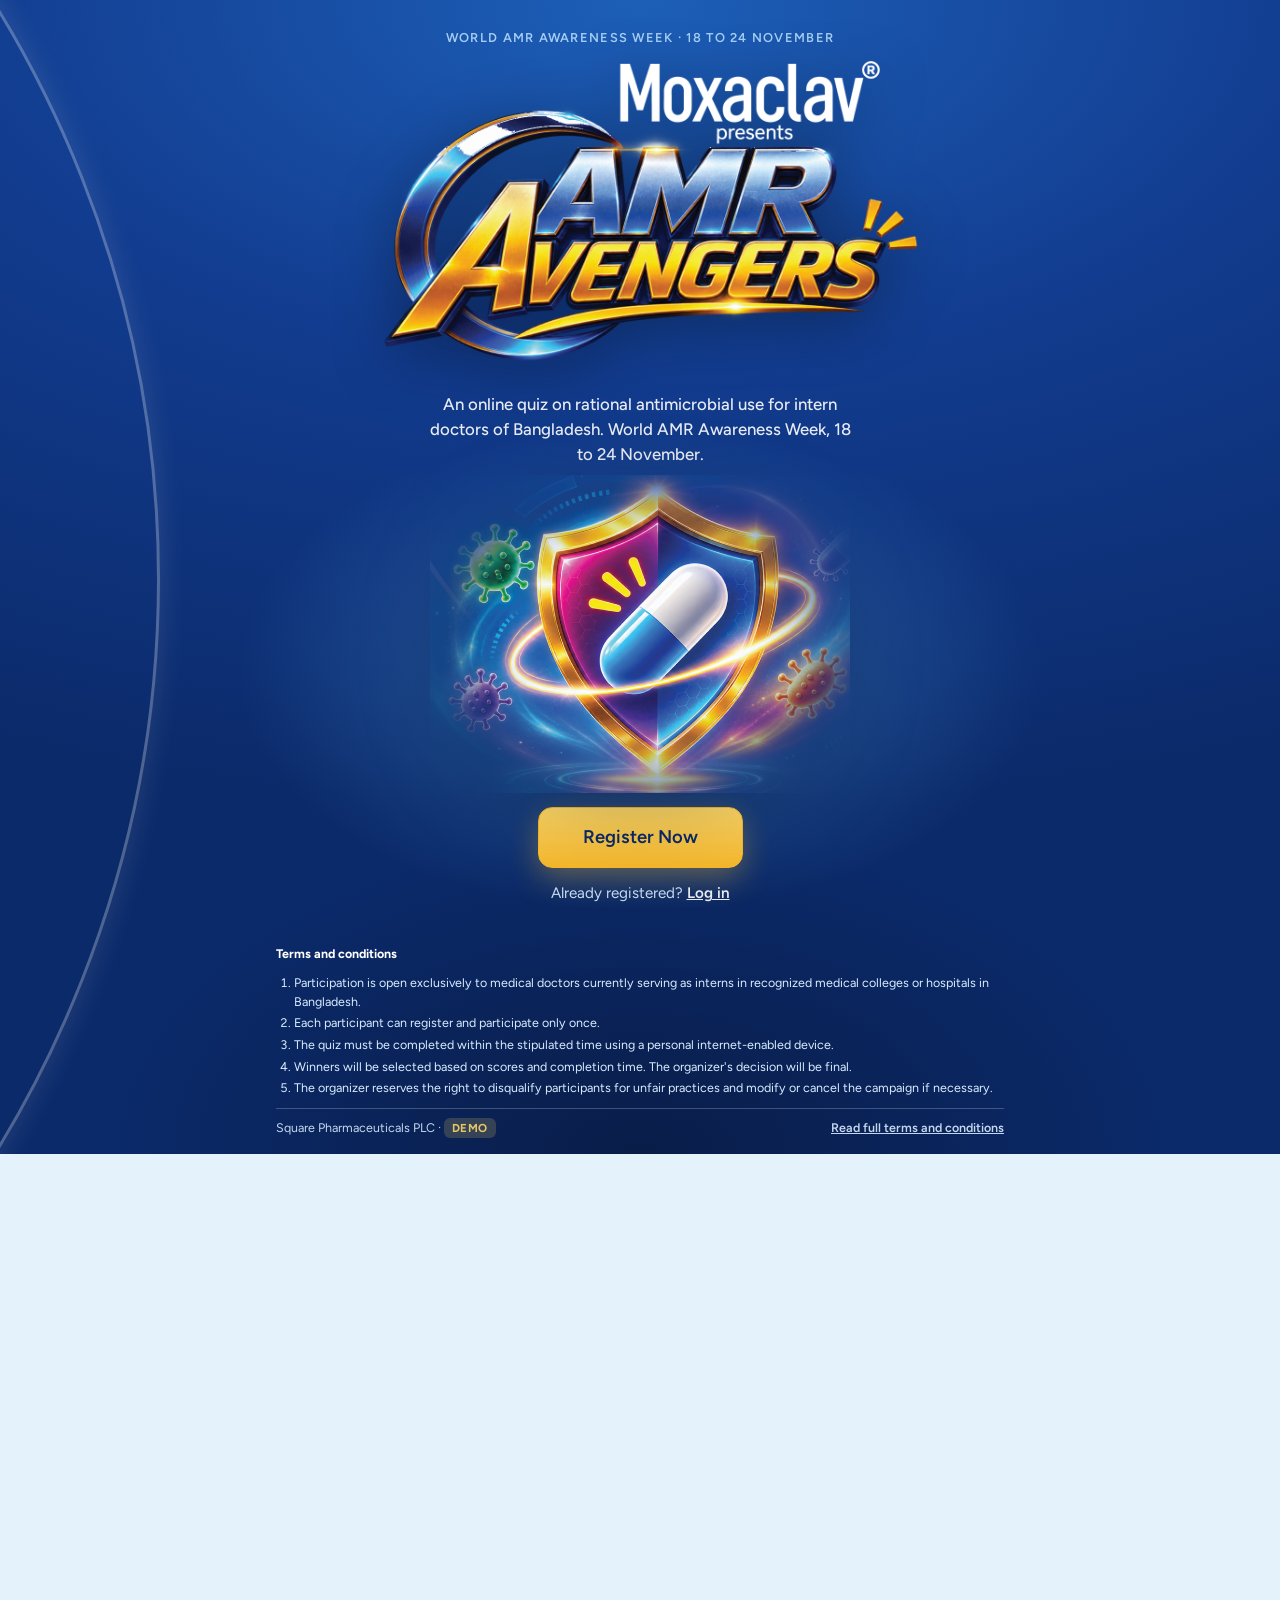
==== commit 83d19576: "Poster-style splash with AMR Avengers logo and shield visual (replaceable in admin); college field b" ====
--- a/index.html
+++ b/index.html
@@ -285,6 +285,8 @@
 .splash-login { font-size: 0.95rem; opacity: 0.9; }
 .splash-login a { color: inherit; font-weight: 600; }
 .splash-art { width: min(220px, 50vw); color: var(--art-2); }
+.splash-art .hero-art { width: 100%; }
+.hero-icon { object-fit: contain; aspect-ratio: 1; }
 .splash.has-image .splash-art { color: #ffffff; opacity: 0.9; }
 .splash-foot { position: relative; z-index: 1; padding: 16px 16px calc(16px + env(safe-area-inset-bottom, 0px)); font-size: 0.78rem; opacity: 0.85; display: grid; gap: 10px; max-width: 760px; margin: 0 auto; width: 100%; }
 .splash-foot ol { margin: 0; padding-left: 18px; display: grid; gap: 3px; }
@@ -335,27 +337,66 @@
 .user-chip { display: flex; gap: 8px; align-items: center; flex-wrap: nowrap; flex-shrink: 0; }
 @media (max-width: 480px) { .user-chip .pill { display: none; } }
 
+/* Poster-style splash */
+.splash.poster { color: #ffffff; }
+.splash.poster .splash-bg { background: radial-gradient(120% 70% at 50% 0%, #1d5fb8 0%, #123c8f 45%, #0b2a6a 100%); }
+.splash.poster .splash-bg::before { content: ""; position: absolute; inset: 0; background: radial-gradient(45% 30% at 50% 58%, rgba(99, 190, 255, 0.35) 0%, rgba(99, 190, 255, 0) 70%), radial-gradient(60% 40% at 50% 100%, rgba(8, 20, 50, 0.6) 0%, rgba(8, 20, 50, 0) 70%); }
+.splash.poster .splash-bg::after { content: ""; position: absolute; width: 170vmax; height: 170vmax; left: -158vmax; top: -40vmax; border-radius: 50%; border: 3px solid rgba(255, 255, 255, 0.28); box-shadow: 0 0 30px rgba(255, 255, 255, 0.12); pointer-events: none; }
+body.splash-mode .bgart { color: #9fd3ff; opacity: 0.22; }
+.splash-logo { width: min(560px, 92vw); height: auto; filter: drop-shadow(0 10px 30px rgba(0, 0, 0, 0.35)); }
+.splash-visual { width: min(420px, 86vw); height: auto; margin-top: -6px; filter: drop-shadow(0 20px 40px rgba(0, 0, 0, 0.35)); }
+.splash.poster .splash-kicker { color: #bfe3ff; }
+.splash.poster .splash-sub { color: #ffffff; font-size: 1.05rem; font-weight: 500; max-width: 40ch; }
+.splash.poster .btn.hero-cta.gold { background: linear-gradient(180deg, #ffd969 0%, #f5b72b 100%); color: #0b2a6a; border-color: #f5b72b; box-shadow: 0 10px 30px rgba(245, 183, 43, 0.35); font-size: 1.15rem; padding: 16px 44px; }
+.splash.poster .btn.hero-cta.gold:hover { filter: brightness(1.05); }
+.splash.poster .splash-login { color: #d9ecff; }
+.splash.poster .splash-login a { color: #ffffff; }
+.splash.poster .splash-foot { color: #d9ecff; opacity: 1; }
+.splash.poster .splash-foot b { color: #ffffff; }
+.splash.poster .splash-foot .foot-row { border-top-color: rgba(255, 255, 255, 0.25); }
+.splash.poster .demo-badge { background: rgba(255, 217, 105, 0.2); color: #ffd969; }
+.splash.poster .splash-body { gap: 14px; padding-top: 28px; }
+@media (prefers-reduced-motion: no-preference) { .splash-visual { animation: hover 6s ease-in-out infinite alternate; } }
+@keyframes hover { from { transform: translateY(0); } to { transform: translateY(-10px); } }
+.hero .hero-icon { width: 150px; }
+@media (max-width: 480px) { .hero .hero-icon { width: 104px; } }
+
+/* Autocomplete */
+.ac { position: relative; }
+.ac-list { position: absolute; left: 0; right: 0; top: calc(100% - 22px); z-index: 20; background: var(--surface); border: 1px solid var(--line); border-radius: 12px; box-shadow: var(--shadow); max-height: 260px; overflow-y: auto; display: grid; }
+.ac-item { text-align: left; border: 0; background: transparent; padding: 10px 12px; font: inherit; color: var(--fg); cursor: pointer; border-bottom: 1px solid var(--line); }
+.ac-item:hover, .ac-item:focus { background: var(--accent-soft); }
+.ac-note { padding: 8px 12px; font-size: 0.8rem; color: var(--muted); }
+/* Big countdown */
+.cd-hero { display: grid; gap: 12px; justify-items: center; text-align: center; padding-block: 6px; }
+.cd-hero h2 { font-size: 1.5rem; }
+.countdown.big { gap: 10px; flex-wrap: wrap; justify-content: center; }
+.countdown.big .cd { min-width: 72px; padding: 12px 10px; background: var(--accent-soft); }
+.countdown.big .cd b { font-size: 2.2rem; color: var(--primary); }
+.countdown.muted-cd .cd b { color: var(--muted); }
+@media (max-width: 400px) { .countdown.big .cd { min-width: 64px; } .countdown.big .cd b { font-size: 1.8rem; } }
+
 </style>
 </head>
 <body>
 <div id="app"><main class="wrap"><div class="card"><p class="muted">Loading the quiz...</p></div></main></div>
-<script>window.BOI_ASSET_BASE = "https://squaregroupdm.github.io/BattleofInterns/public/";window.BOI_SEED_QUESTIONS = [{"text": "Amoxicillin belongs to which WHO AWaRe group?", "options": {"A": "Watch", "B": "Access", "C": "Reserve", "D": "Not recommended"}, "correct": "B", "explanation": "Amoxicillin (penicillin, ATC J01CA04) is an Access antibiotic: wide activity against common pathogens with low resistance potential.\n\nReference: WHO AWaRe classification 2023 (WHO-MHP-HPS-EML-2023.04 xlsx), sheet 'AWaRe classification 2023'; Bangladesh STG on Antibiotic Use in Common Infectious Diseases, v1.0 (DGHS, 2021), Annex 2 (Access list).", "topic": "AWaRe classification"}, {"text": "Flucloxacillin is classified in which AWaRe group?", "options": {"A": "Access", "B": "Watch", "C": "Reserve", "D": "Not recommended"}, "correct": "A", "explanation": "Flucloxacillin is an Access penicillin, listed as a therapeutic alternative to cloxacillin.\n\nReference: WHO AWaRe classification 2023 (WHO-MHP-HPS-EML-2023.04 xlsx), sheet 'Access'; Bangladesh STG on Antibiotic Use in Common Infectious Diseases, v1.0 (DGHS, 2021), Annex 2 (Access list, no. 14).", "topic": "AWaRe classification"}, {"text": "Amoxicillin/clavulanic acid (co-amoxiclav) is best described as:", "options": {"A": "A penicillin in the Watch group", "B": "A cephalosporin in the Access group", "C": "A beta-lactam/beta-lactamase-inhibitor combination in the Reserve group", "D": "A beta-lactam/beta-lactamase-inhibitor combination in the Access group"}, "correct": "D", "explanation": "Co-amoxiclav (J01CR02) is a beta-lactam/beta-lactamase-inhibitor combination and is an Access antibiotic.\n\nReference: WHO AWaRe classification 2023 (WHO-MHP-HPS-EML-2023.04 xlsx), sheet 'AWaRe classification 2023'; Bangladesh STG on Antibiotic Use in Common Infectious Diseases, v1.0 (DGHS, 2021), Annex 2 (Access list, no. 3).", "topic": "AWaRe classification"}, {"text": "Which AWaRe group should be protected as 'last-resort' options for confirmed or suspected multidrug-resistant infections?", "options": {"A": "Access", "B": "Reserve", "C": "Watch", "D": "Not recommended"}, "correct": "B", "explanation": "Reserve antibiotics (e.g. linezolid, colistin, tigecycline) are kept for MDR organisms when alternatives have failed or are unsuitable.\n\nReference: WHO Practical Toolkit: AMS Programmes in Health-care Facilities in LMICs (2019), Figure 11 (Section 4.7); Bangladesh STG on Antibiotic Use in Common Infectious Diseases, v1.0 (DGHS, 2021), Annex 2.", "topic": "AWaRe classification"}, {"text": "Which is a brand name of Amoxicillin + Clavulanic Acid combination preparation?", "options": {"A": "Moxacil", "B": "Moxaclav", "C": "Phylopen", "D": "Cefotil Plus"}, "correct": "B", "explanation": "", "topic": "Brand Name"}, {"text": "In which of the following scenarios is Co-amoxiclav (Amoxicillin + Clavulanate) clinically preferred over Amoxicillin alone?", "options": {"A": "First-line therapy for mild community-acquired pneumonia without comorbidities", "B": "Empiric treatment of acute bacterial sinusitis when beta-lactamase producing pathogens (H. influenzae / M. catarrhalis) are suspected", "C": "Uncomplicated streptococcal pharyngitis", "D": "Prophylaxis for uncomplicated acute viral cough"}, "correct": "B", "explanation": "\n\nReference: WHO AWaRe Book 2022 (Chapter 7, p. 71): Addition of clavulanic acid restores activity against beta-lactamase producing organisms like H. influenzae and M. catarrhalis.", "topic": "Co-amoxiclav vs Amoxicillin"}, {"text": "Which antibacterial fixed-dose combination is scientifically justified and listed in the national and WHO Essential Medicines Lists?", "options": {"A": "Amoxicillin + clavulanic acid", "B": "Cefuroxime + clavulanic acid", "C": "Amoxicillin + flucloxacillin", "D": "Cefixime + linezolid"}, "correct": "A", "explanation": "The STG names amoxicillin-clavulanic acid as a justified FDC; cefuroxime-clavulanic acid is called unjustified polypharmacy.\n\nReference: Bangladesh STG on Antibiotic Use in Common Infectious Diseases, v1.0 (DGHS, 2021), Section 2.4; WHO AWaRe classification 2023 (WHO-MHP-HPS-EML-2023.04 xlsx), sheet 'Not recommended'.", "topic": "Rational use"}, {"text": "When selecting empiric therapy for acute bacterial rhinosinusitis where beta-lactamase producing pathogens (Haemophilus influenzae or Moraxella catarrhalis) are suspected, why is Amoxicillin-Clavulanate (Co-amoxiclav) clinically preferred over Amoxicillin alone?", "options": {"A": "The addition of clavulanic acid inhibits beta-lactamase enzymes, successfully restoring and broadening antibacterial activity against resistant strains.", "B": "Clavulanic acid acts as a potent antitussive agent that suppresses uncomplicated viral upper respiratory cough.", "C": "Co-amoxiclav belongs to the Reserve group, making it the required first-line agent for mild outpatient pharyngitis.", "D": "It completely eliminates the need for renal function dose adjustments in elderly patients."}, "correct": "A", "explanation": "The addition of clavulanic acid (a beta-lactamase inhibitor) protects amoxicillin from degradation by beta-lactamase-producing organisms, rendering it clinically effective against resistant respiratory pathogens like H. influenzae.\n\nReference: WHO AWaRe Antibiotic Book 2022 (Chapter 7, p. 71); Bangladesh STG on Antibiotic Use in Common Infectious Diseases, v1.0 (DGHS, 2021).", "topic": "Stewardship"}, {"text": "Why is it essential to instruct patients/caregivers to refrigerate oral reconstitutions of Co-amoxiclav (Amoxicillin + Clavulanic acid) suspension in warm tropical climates like Bangladesh?", "options": {"A": "Amoxicillin precipitates rapidly at room temperature", "B": "Clavulanic acid rapidly degrades at ambient temperatures", "C": "Refrigeration prevents gastric irritation", "D": "Refrigeration changes the color to signal active dose"}, "correct": "B", "explanation": "WHO AWaRe Book 2022 (p. 45, 61): Clavulanic acid is thermally unstable and rapidly metabolizes/degrades in high ambient temperatures.\n\nReference: National AMR Surveillance in Bangladesh 2016-2023, 'Antibiotic use' summary and Figure 58 (AWaRe distribution).", "topic": "Co-amoxiclav Storage"}, {"text": "What is the standard adult dose of linezolid (IV or oral) with normal renal function?", "options": {"A": "600 mg every 12 hours", "B": "300 mg every 12 hours", "C": "600 mg every 6 hours", "D": "1 g every 12 hours"}, "correct": "A", "explanation": "Adults receive linezolid 600 mg q12h by IV or oral route.\n\nReference: WHO AWaRe Antibiotic Book, Web Annex (Infographics), p.150 (Linezolid); Bangladesh STG on Antibiotic Use in Common Infectious Diseases, v1.0 (DGHS, 2021), Table 6.1 (Reserve: linezolid 600 mg IV 12 hourly).", "topic": "Dose - linezolid"}, {"text": "Which statement about linezolid dosing in renal impairment is correct?", "options": {"A": "Reduce the dose by 50% if CrCl is below 50 mL/min", "B": "No dose adjustment is needed", "C": "Give the same dose but only once daily", "D": "It is contraindicated in renal impairment"}, "correct": "B", "explanation": "Linezolid needs no renal dose adjustment, which is why it is an option in MRSA infection with severe renal impairment.\n\nReference: WHO AWaRe Antibiotic Book, Web Annex (Infographics), p.150 (Linezolid).", "topic": "Dose - linezolid"}, {"text": "Which statement about the route of administration of linezolid is correct?", "options": {"A": "It must be given IV for at least 7 days before oral switch", "B": "Oral absorption is poor so only IV is effective", "C": "Oral treatment can be started from the beginning because oral bioavailability is high", "D": "The oral form is only for children"}, "correct": "C", "explanation": "High oral bioavailability allows initiation with oral therapy as an alternative to IV (tablets 400/600 mg; IV 2 mg/mL).\n\nReference: WHO AWaRe Antibiotic Book, Web Annex (Infographics), p.150 (Linezolid).", "topic": "Dose - linezolid"}, {"text": "Why Penicillin manufacturers require dedicated Penicillin Manufacturing Unit?", "options": {"A": "To manufacture quality products", "B": "For better product appearance", "C": "To prevent cross contamination", "D": "A & C"}, "correct": "D", "explanation": "", "topic": "Moxaclav"}, {"text": "Which oral amoxicillin dose is listed for adults with mild-to-moderate community-acquired pneumonia in the WHO AWaRe book?", "options": {"A": "250 mg every 12 hours", "B": "500 mg once daily", "C": "2 g every 6 hours", "D": "1 g every 8 hours"}, "correct": "D", "explanation": "AWaRe book lists amoxicillin 1 g q8h orally for mild-to-moderate CAP (normal renal function).\n\nReference: WHO AWaRe Antibiotic Book, Web Annex (Infographics), Community-acquired pneumonia, pp.39-40.", "topic": "Dose - amoxicillin"}, {"text": "Pregnancy category of Amoxicillin + Clavulanic Acid is", "options": {"A": "A", "B": "B", "C": "C", "D": "X"}, "correct": "C", "explanation": "", "topic": "Moxaclav"}, {"text": "In the Bangladesh STG, what is the IV co-amoxiclav dose for severe adult pneumonia?", "options": {"A": "1.2 g IV every 8 hours", "B": "1.2 g IV every 24 hours", "C": "300 mg IV every 8 hours", "D": "2.4 g IV every 12 hours"}, "correct": "A", "explanation": "Severe CAP: co-amoxiclav 1.2 g IV 8-hourly plus clarithromycin 500 mg IV 12-hourly (AWaRe book: 1 g + 200 mg IV q8h).\n\nReference: Bangladesh STG on Antibiotic Use in Common Infectious Diseases, v1.0 (DGHS, 2021), Table 6.1 (Pneumonia, adult); WHO AWaRe Antibiotic Book, Web Annex (Infographics), CAP pp.39-42.", "topic": "Dose - co-amoxiclav"}, {"text": "What oral flucloxacillin dose does the Bangladesh STG recommend for superficial soft tissue infection/cellulitis in adults?", "options": {"A": "500 mg every 24 hours", "B": "2 g every 6 hours orally", "C": "250 mg every 12 hours", "D": "500 mg every 6 hours"}, "correct": "D", "explanation": "Flucloxacillin 500 mg orally 6-hourly (7 days), an Access, narrow-spectrum anti-staphylococcal choice.\n\nReference: Bangladesh STG on Antibiotic Use in Common Infectious Diseases, v1.0 (DGHS, 2021), Table 13.7 (Soft tissue infection/Cellulitis).", "topic": "Dose - flucloxacillin"}, {"text": "Which of the following conditions is the main clinical indication for prescribing oral or intravenous Flucloxacillin?", "options": {"A": "Suspected Staphylococcal skin and soft tissue infections (e.g., boils, impetigo, cellulitis)", "B": "Typhoid fever caused by Salmonella Typhi", "C": "Urinary tract infection caused by Escherichia coli", "D": "Cholera diarrhea"}, "correct": "A", "explanation": "\n\nReference: Bangladesh STG 2021 (p. 56, 59) & WHO AWaRe Book: Flucloxacillin is an isoxazolyl penicillin specifically targeted against Methicillin-Susceptible Staphylococcus aureus (MSSA).", "topic": "Flucloxacillin Indications"}, {"text": "A 40-year-old adult patient is prescribed oral Co-amoxiclav (Amoxicillin + Clavulanic Acid) for a moderate soft tissue infection. What is the standard adult oral dose and frequency?", "options": {"A": "250 mg once daily", "B": "625 mg (500/125 mg) 8-hourly Or 1 g (875/125 mg) 12-hourly", "C": "100 mg 6-hourly", "D": "2 g every 4 hours"}, "correct": "B", "explanation": "Bangladesh STG 2021 (p. 25, 59) & WHO AWaRe Guidelines: Standard adult oral Co-amoxiclav is 500/125 mg TDS (8-hourly) or 875/125 mg BD (12-hourly).\n\nReference: Bangladesh STG on Antibiotic Use in Common Infectious Diseases, v1.0 (DGHS, 2021), Table 8.1 (Acute Endocarditis).", "topic": "Co-amoxiclav Adult Dosing"}, {"text": "Which antibiotic is the preferred treatment for infected bite wounds, and why?", "options": {"A": "Amoxicillin alone, because it is cheapest", "B": "Flucloxacillin, because it covers anaerobes", "C": "Co-amoxiclav, because it covers anaerobes as well as skin flora", "D": "Linezolid, because it covers all bite pathogens"}, "correct": "C", "explanation": "Bite wounds involve oral anaerobes, so co-amoxiclav 500/125 mg q8h is preferred (flucloxacillin and amoxicillin alone lack full cover).\n\nReference: WHO AWaRe Antibiotic Book, Web Annex (Infographics), Wound and bite-related infections, pp.57-58.", "topic": "Clinical use"}, {"text": "For a mild, non-bite skin infection, which choice is preferred from a stewardship view over co-amoxiclav?", "options": {"A": "Ceftriaxone", "B": "Flucloxacillin (narrow-spectrum anti-staphylococcal penicillin)", "C": "Linezolid", "D": "Meropenem"}, "correct": "B", "explanation": "Cloxacillin/flucloxacillin (and cefalexin) have narrower spectra than co-amoxiclav and work well in mild SSTI, so they are preferred.\n\nReference: WHO AWaRe Antibiotic Book, Web Annex (Infographics), Wound infections pp.57-58 and SSTI pp.49-52; WHO AWaRe classification 2023 (WHO-MHP-HPS-EML-2023.04 xlsx), flucloxacillin = therapeutic alternative to cloxacillin.", "topic": "Stewardship"}, {"text": "Why is Clavulanic Acid combined with Amoxicillin in Co-amoxiclav preparations?", "options": {"A": "To reduce the renal excretion of amoxicillin", "B": "To inhibit beta-lactamase enzymes produced by bacteria, restoring amoxicillin's activity", "C": "To provide direct antifungal activity", "D": "To eliminate the need for refrigeration of oral suspensions"}, "correct": "B", "explanation": "WHO AWaRe Guidelines & Bangladesh STG 2021: Clavulanic acid is a beta-lactamase inhibitor that protects amoxicillin from degradation by beta-lactamase-producing organisms.", "topic": "Co-amoxiclav Indications"}, {"text": "Which is an appropriate use of linezolid?", "options": {"A": "Uncomplicated pharyngitis in an outpatient", "B": "Empirical treatment of simple cystitis", "C": "Gram-negative sepsis", "D": "MRSA infection in a patient with vancomycin hypersensitivity"}, "correct": "D", "explanation": "Targeted use: MRSA with severe renal impairment, vancomycin hypersensitivity, or need for oral therapy; VRE/VRSA; XDR-TB. Using it for simple OPD infections is irrational.\n\nReference: WHO AWaRe Antibiotic Book, Web Annex (Infographics), p.150 (Targeted treatment); National AMR Surveillance in Bangladesh 2016-2023, Reserve drug use in OPD (Table 14).", "topic": "Clinical use"}, {"text": "A ward patient was started on IV co-amoxiclav and is improving at 48-72 hours. What do stewardship principles advise?", "options": {"A": "Continue unchanged for 14 days", "B": "Review the therapy and switch IV to oral or narrow the spectrum if culture and clinical status allow", "C": "Stop all antibiotics automatically", "D": "Escalate to meropenem"}, "correct": "B", "explanation": "Hospital antibiotics should be reviewed at 48-72 hours, with early IV-to-oral switch and de-escalation.\n\nReference: WHO Practical Toolkit: AMS Programmes in Health-care Facilities in LMICs (2019), AMS competencies table (PDF p.71).", "topic": "Stewardship"}, {"text": "A 35-year-old male presents with severe dental abscess with facial swelling, trismus (inability to open mouth), and high fever (38.5°C). After performing surgical drainage/extraction, which oral antibiotic option is appropriate according to AWaRe guidelines?", "options": {"A": "Oral Ciprofloxacin", "B": "Oral Amoxicillin", "C": "Oral Linezolid", "D": "Oral Meropenem"}, "correct": "B", "explanation": "WHO AWaRe Book 2022 (Chapter 8, p. 93): For spreading dental infections with systemic features, Access group penicillins (Amoxicillin or Phenoxymethylpenicillin) are first-line adjuncts to surgical drainage.\n\nReference: Bangladesh STG on Antibiotic Use in Common Infectious Diseases, v1.0 (DGHS, 2021), Table 8.1; National AMR Surveillance in Bangladesh 2016-2023, Conclusions (MRSA 70%).", "topic": "Co-amoxiclav Dental Indications"}];window.BOI_SEED_INSTITUTIONS = ["Ad-din Akij Medical College, Khulna", "Ad-din Sakina Medical College, Jashore", "Ad-din Women's Medical College, Dhaka", "Ahsania Mission Medical College, Dhaka", "Aichi Medical College, Dhaka", "Anwer Khan Modern Medical College, Dhaka", "Armed Forces Medical College, Dhaka", "Army Medical College, Bogura", "Army Medical College, Chattogram", "Army Medical College, Cumilla", "Army Medical College, Jashore", "Army Medical College, Rangpur", "Asgar Ali Medical College, Dhaka", "Ashiyan Medical College, Dhaka", "Bangladesh Medical College, Dhaka", "Barind Medical College, Rajshahi", "Bashundhara Ad-din Medical College, Dhaka", "BGC Trust Medical College, Chattogram", "Bikrampur Bhuiyan's Medical College, Munshiganj", "Brahmanbaria Medical College, Brahmanbaria", "Central Medical College, Cumilla", "Chandpur Medical College, Chandpur", "Chattagram International Medical College, Chattogram", "Chattagram Maa-O-Shishu Hospital Medical College, Chattogram", "Chittagong Medical College, Chattogram", "City Medical College, Gazipur", "Community Based Medical College, Mymensingh", "Cox's Bazar Medical College, Cox's Bazar", "Cumilla Medical College, Cumilla", "Delta Medical College, Dhaka", "Dhaka Central International Medical College, Dhaka", "Dhaka Community Medical College, Dhaka", "Dhaka Medical College, Dhaka", "Dhaka National Medical College, Dhaka", "Diabetic Association Medical College, Faridpur", "Dinajpur Medical College, Dinajpur", "Dr. Sirajul Islam Medical College, Dhaka", "East West Medical College, Dhaka", "Eastern Medical College, Cumilla", "Enam Medical College and Hospital, Savar", "Faridpur Medical College, Faridpur", "Gazi Medical College, Khulna", "Gonoshasthaya Samaj Vittik Medical College, Savar", "Gopalganj Medical College, Gopalganj", "Green Life Medical College, Dhaka", "Habiganj Medical College, Habiganj", "Holy Family Red Crescent Medical College, Dhaka", "Ibn Sina Medical College, Dhaka", "Ibrahim Medical College, Dhaka", "Institute of Applied Health Sciences (USTC), Chattogram", "International Medical College, Gazipur", "Islami Bank Medical College, Rajshahi", "Jahurul Islam Medical College, Kishoreganj", "Jalalabad Ragib-Rabeya Medical College, Sylhet", "Jamalpur Medical College, Jamalpur", "Jashore Medical College, Jashore", "Khulna City Medical College, Khulna", "Khulna Medical College, Khulna", "Khwaja Yunus Ali Medical College, Sirajganj", "Kumudini Women's Medical College, Tangail", "Kushtia Medical College, Kushtia", "Magura Medical College, Magura", "Mainamoti Medical College, Cumilla", "Manikganj Medical College, Manikganj", "Marine City Medical College, Chattogram", "Marks Medical College, Dhaka", "Medical College for Women and Hospital, Dhaka", "MH Samorita Medical College, Dhaka", "Monno Medical College, Manikganj", "Monowara Sikder Medical College, Shariatpur", "Mugda Medical College, Dhaka", "Mymensingh Medical College, Mymensingh", "Naogaon Medical College, Naogaon", "Navy Medical College, Chattogram", "Netrokona Medical College, Netrokona", "Nilphamari Medical College, Nilphamari", "Noakhali Medical College, Noakhali", "North Bengal Medical College, Sirajganj", "North East Medical College, Sylhet", "Pabna Medical College, Pabna", "Parkview Medical College, Sylhet", "Patuakhali Medical College, Patuakhali", "Popular Medical College, Dhaka", "President Abdul Hamid Medical College, Kishoreganj", "Prime Medical College, Rangpur", "Rajshahi Medical College, Rajshahi", "Rangamati Medical College, Rangamati", "Rangpur Community Medical College, Rangpur", "Rangpur Medical College, Rangpur", "Satkhira Medical College, Satkhira", "Shahabuddin Medical College, Dhaka", "Shaheed Monsur Ali Medical College, Dhaka", "Shaheed Suhrawardy Medical College, Dhaka", "Shaheed Tajuddin Ahmad Medical College, Gazipur", "Shaheed Ziaur Rahman Medical College, Bogura", "Shahid Syed Nazrul Islam Medical College, Kishoreganj", "Sher-e-Bangla Medical College, Barishal", "Sir Salimullah Medical College, Dhaka", "Sirajganj Medical College, Sirajganj", "South Apollo Medical College, Barishal", "Southern Medical College, Chattogram", "Sunamganj Medical College, Sunamganj", "Sylhet MAG Osmani Medical College, Sylhet", "Sylhet Women's Medical College, Sylhet", "Tairunnessa Memorial Medical College, Gazipur", "Tangail Medical College, Tangail", "TMSS Medical College, Bogura", "United Medical College, Dhaka", "Universal Medical College and Hospital, Dhaka", "US-Bangla Medical College, Narayanganj", "Uttara Adhunik Medical College, Dhaka", "Z. H. Sikder Women's Medical College, Dhaka"];window.BOI_SEED_MATERIALS = [{"title": "WHO AWaRe Classification of Antibiotics 2023", "description": "Access, Watch, Reserve and Not recommended lists with ATC codes (Web Annex C of the WHO Essential Medicines List 2023).", "file": "WHO-AWaRe-Classification-2023.xlsx", "type": "xlsx", "size": 118671}, {"title": "WHO AWaRe Antibiotic Book: Guidelines on Antibiotic Use", "description": "Infographic annex with first and second choice antibiotics, doses and durations for common infections.", "file": "WHO-AWaRe-Antibiotic-Book-Infographics.pdf", "type": "pdf", "size": 6292010}, {"title": "WHO Practical Toolkit: Antimicrobial Stewardship Programmes", "description": "Setting up and running stewardship programmes in health-care facilities in low- and middle-income countries.", "file": "WHO-Antimicrobial-Stewardship-Practical-Toolkit.pdf", "type": "pdf", "size": 2268573}, {"title": "Standard Treatment Guidelines on Antibiotic Use in Common Infectious Diseases of Bangladesh", "description": "DGHS, version 1.0, December 2021. Adult and child regimens by condition, Annex 2 AWaRe lists.", "file": "STG-Antibiotic-Use-Bangladesh-2021.pdf", "type": "pdf", "size": 1439859}, {"title": "National Antimicrobial Resistance (AMR) Surveillance Report, Bangladesh 2016-2023", "description": "IEDCR report on resistance patterns and antibiotic-use trends across sentinel sites.", "file": "National-AMR-Surveillance-Report-Bangladesh-2016-2023.pdf", "type": "pdf", "size": 14111744}, {"title": "The selection and use of essential medicines 2023 (Web Annex C), WHO", "description": "WHO publication page for the 2023 Essential Medicines List annex that carries the AWaRe classification.", "url": "https://www.who.int/publications/i/item/WHO-MHP-HPS-EML-2023.04", "type": "link"}];</script>
+<script>window.BOI_ASSET_BASE = "https://squaregroupdm.github.io/BattleofInterns/public/";window.BOI_DEFAULT_IMAGES = {"logo": "[data-uri]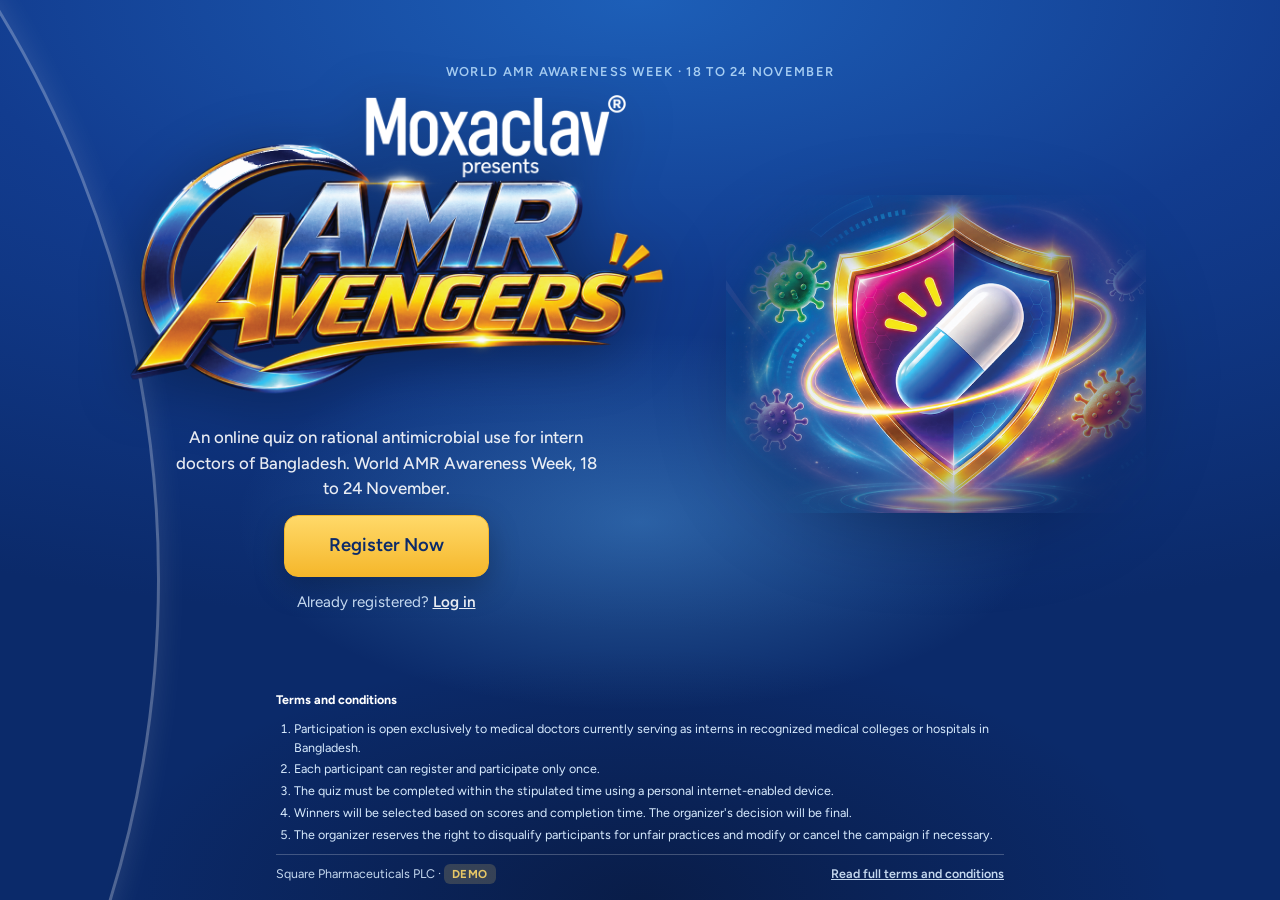
==== commit a5fb24a0: "Splash fits one screen on desktop (two-column), overflow fix; admin controls for splash text, colour" ====
--- a/index.html
+++ b/index.html
@@ -273,7 +273,8 @@
 
 /* ---------- Splash ---------- */
 .splash { position: relative; min-height: calc(100vh - 0px); min-height: 100dvh; display: flex; flex-direction: column; color: var(--fg); }
-.splash-bg { position: absolute; inset: 0; background-size: cover; background-position: center; z-index: 0; }
+.splash-bg { position: absolute; inset: 0; background-size: cover; background-position: center; z-index: 0; overflow: hidden; }
+.splash { overflow: hidden; }
 .splash-bg.has-image::after { content: ""; position: absolute; inset: 0; background: linear-gradient(180deg, rgba(8, 24, 40, 0.25) 0%, rgba(8, 24, 40, 0.62) 60%, rgba(8, 24, 40, 0.92) 100%); }
 .splash.has-image { color: #ffffff; }
 .splash-body { position: relative; z-index: 1; flex: 1; display: flex; flex-direction: column; justify-content: center; align-items: center; text-align: center; padding: 48px 16px 24px; gap: 18px; }
@@ -339,15 +340,16 @@
 
 /* Poster-style splash */
 .splash.poster { color: #ffffff; }
-.splash.poster .splash-bg { background: radial-gradient(120% 70% at 50% 0%, #1d5fb8 0%, #123c8f 45%, #0b2a6a 100%); }
+.splash.poster { --sp-bg1: #1d5fb8; --sp-bg2: #123c8f; --sp-bg3: #0b2a6a; --sp-cta1: #ffd969; --sp-cta2: #f5b72b; --sp-cta-text: #0b2a6a; }
+.splash.poster .splash-bg { background: radial-gradient(120% 70% at 50% 0%, var(--sp-bg1) 0%, var(--sp-bg2) 45%, var(--sp-bg3) 100%); }
 .splash.poster .splash-bg::before { content: ""; position: absolute; inset: 0; background: radial-gradient(45% 30% at 50% 58%, rgba(99, 190, 255, 0.35) 0%, rgba(99, 190, 255, 0) 70%), radial-gradient(60% 40% at 50% 100%, rgba(8, 20, 50, 0.6) 0%, rgba(8, 20, 50, 0) 70%); }
 .splash.poster .splash-bg::after { content: ""; position: absolute; width: 170vmax; height: 170vmax; left: -158vmax; top: -40vmax; border-radius: 50%; border: 3px solid rgba(255, 255, 255, 0.28); box-shadow: 0 0 30px rgba(255, 255, 255, 0.12); pointer-events: none; }
 body.splash-mode .bgart { color: #9fd3ff; opacity: 0.22; }
-.splash-logo { width: min(560px, 92vw); height: auto; filter: drop-shadow(0 10px 30px rgba(0, 0, 0, 0.35)); }
-.splash-visual { width: min(420px, 86vw); height: auto; margin-top: -6px; filter: drop-shadow(0 20px 40px rgba(0, 0, 0, 0.35)); }
+.splash-logo { width: min(var(--sp-logo, 560px), 92vw); height: auto; filter: drop-shadow(0 10px 30px rgba(0, 0, 0, 0.35)); }
+.splash-visual { width: min(var(--sp-visual, 420px), 86vw); height: auto; margin-top: -6px; filter: drop-shadow(0 20px 40px rgba(0, 0, 0, 0.35)); }
 .splash.poster .splash-kicker { color: #bfe3ff; }
 .splash.poster .splash-sub { color: #ffffff; font-size: 1.05rem; font-weight: 500; max-width: 40ch; }
-.splash.poster .btn.hero-cta.gold { background: linear-gradient(180deg, #ffd969 0%, #f5b72b 100%); color: #0b2a6a; border-color: #f5b72b; box-shadow: 0 10px 30px rgba(245, 183, 43, 0.35); font-size: 1.15rem; padding: 16px 44px; }
+.splash.poster .btn.hero-cta.gold { background: linear-gradient(180deg, var(--sp-cta1) 0%, var(--sp-cta2) 100%); color: var(--sp-cta-text); border-color: var(--sp-cta2); box-shadow: 0 10px 30px rgba(0, 0, 0, 0.25); font-size: 1.15rem; padding: 16px 44px; }
 .splash.poster .btn.hero-cta.gold:hover { filter: brightness(1.05); }
 .splash.poster .splash-login { color: #d9ecff; }
 .splash.poster .splash-login a { color: #ffffff; }
@@ -356,6 +358,16 @@
 .splash.poster .splash-foot .foot-row { border-top-color: rgba(255, 255, 255, 0.25); }
 .splash.poster .demo-badge { background: rgba(255, 217, 105, 0.2); color: #ffd969; }
 .splash.poster .splash-body { gap: 14px; padding-top: 28px; }
+@media (min-width: 1000px) {
+  .splash.poster .splash-body { display: grid; grid-template-columns: 1fr 1fr; grid-template-areas: "kicker kicker" "logo visual" "sub visual" "cta visual" "login visual"; column-gap: 32px; row-gap: 14px; align-content: center; justify-items: center; max-width: 1100px; margin: 0 auto; width: 100%; padding-top: 24px; }
+  .splash.poster .splash-kicker { grid-area: kicker; }
+  .splash.poster .splash-logo { grid-area: logo; align-self: end; }
+  .splash.poster .splash-sub { grid-area: sub; }
+  .splash.poster .btn.hero-cta { grid-area: cta; }
+  .splash.poster .splash-login { grid-area: login; align-self: start; }
+  .splash.poster .splash-visual { grid-area: visual; align-self: center; width: min(var(--sp-visual, 420px), 44vw); margin-top: 0; }
+  .splash.poster h1 { grid-area: logo; }
+}
 @media (prefers-reduced-motion: no-preference) { .splash-visual { animation: hover 6s ease-in-out infinite alternate; } }
 @keyframes hover { from { transform: translateY(0); } to { transform: translateY(-10px); } }
 .hero .hero-icon { width: 150px; }
@@ -386,7 +398,7 @@
    localStorage. Used only for the standalone demo page. Nothing is sent anywhere. */
 window.BOI_API = (function () {
   "use strict";
-  const KEY = "boi_demo_v4";
+  const KEY = "boi_demo_v5";
   const uid = () => Math.random().toString(36).slice(2, 10) + Date.now().toString(36);
   const delay = (v) => new Promise((r) => setTimeout(() => r(v), 120));
   const fail = (m) => { throw new Error(m); };
@@ -396,7 +408,7 @@
   const DEFAULT_TERMS = "1. Participation is open exclusively to medical doctors currently serving as interns in recognized medical colleges or hospitals in Bangladesh.\n2. Each participant can register and participate only once.\n3. The quiz must be completed within the stipulated time using a personal internet-enabled device.\n4. Winners will be selected based on scores and completion time. The organizer's decision will be final.\n5. The organizer reserves the right to disqualify participants for unfair practices and modify or cancel the campaign if necessary.";
   const defaultSettings = () => ({ campaignName: "Battle of Interns", sponsor: "Moxaclav", durationSec: 600, questionCount: 25, shuffle: true, leaderboardPublic: true, showExplanations: true, registrationOpen: true,
     quizMode: "manual", quizOpen: true, quizStartAt: null, quizEndAt: null,
-    splashIcon: "", splashVisual: "", splashHeadline: "Battle of Interns", splashSub: "An online quiz on rational antimicrobial use for intern doctors of Bangladesh. World AMR Awareness Week, 18 to 24 November.",
+    splashIcon: "", splashVisual: "", splashKicker: "World AMR Awareness Week · 18 to 24 November", splashCta: "Register Now", splashTheme: {}, splashHeadline: "Battle of Interns", splashSub: "An online quiz on rational antimicrobial use for intern doctors of Bangladesh. World AMR Awareness Week, 18 to 24 November.",
     bannerTop: { enabled: false, image: "", link: "" }, bannerPopup: { enabled: false, image: "", link: "", seconds: 10 }, terms: DEFAULT_TERMS });
   const seedMaterials = () => (window.BOI_SEED_MATERIALS || []).map((m, i) => ({ id: "m" + (i + 1), title: m.title, description: m.description || "", url: m.url || ((window.BOI_ASSET_BASE || "") + "materials/" + m.file), type: m.type || "link", size: m.size || null, visible: true, createdAt: Date.now() }));
 
@@ -404,7 +416,7 @@
     const questions = (window.BOI_SEED_QUESTIONS || []).map((q, i) => ({ id: "q" + (i + 1), text: q.text, options: q.options, correct: q.correct, explanation: q.explanation, active: true }));
     const db = { settings: defaultSettings(), adminPassword: "admin123", questions, participants: [], attempts: [], institutions: (window.BOI_SEED_INSTITUTIONS || []).slice(), materials: seedMaterials(), smsBase: [] };
     // A few sample finishers so the ranking board is not empty in the demo. Admin > Settings > Delete all participants removes them.
-    const samples = [["Dr. Tanvir Ahmed", "Dhaka Medical College, Dhaka", 23, 412], ["Dr. Nusrat Jahan", "Sir Salimullah Medical College, Dhaka", 22, 388], ["Dr. Rafiul Islam", "Chittagong Medical College, Chattogram", 22, 455], ["Dr. Farhana Haque", "Mymensingh Medical College, Mymensingh", 20, 501], ["Dr. Sabbir Hossain", "Rajshahi Medical College, Rajshahi", 18, 530], ["Dr. Mehzabin Chowdhury", "Sylhet MAG Osmani Medical College, Sylhet", 15, 572]];
+    const samples = [["Dr. Tanvir Ahmed", "Dhaka Medical College Hospital (DMCH)", 23, 412], ["Dr. Nusrat Jahan", "Sir Salimullah Medical College Hospital", 22, 388], ["Dr. Rafiul Islam", "Chittagong Medical College Hospital", 22, 455], ["Dr. Farhana Haque", "Mymensingh Medical College Hospital", 20, 501], ["Dr. Sabbir Hossain", "Rajshahi Medical College & Hospital", 18, 530], ["Dr. Mehzabin Chowdhury", "Sylhet MAG Osmani Medical College Hospital", 15, 572]];
     samples.forEach(([name, inst, score, secs], i) => {
       const pid = "sample" + i, now = Date.now() - (i + 1) * 3600 * 1000;
       const ph = "017000000" + (10 + i); db.participants.push({ id: pid, token: "t_" + pid, name, email: "sample" + (i + 1) + "@example.com", bmdc: "A-" + (100001 + i), phone: ph, institution: inst, birthDay: "15", password: "15" + ph.slice(-4), registeredAt: now, lastLoginAt: now });
@@ -434,7 +446,7 @@
   function publicSettings(db) {
     const s = db.settings; const ac = db.questions.filter((q) => q.active).length;
     return { campaignName: s.campaignName, sponsor: s.sponsor, durationSec: s.durationSec, questionCount: ac ? Math.min(s.questionCount, ac) : s.questionCount, leaderboardPublic: s.leaderboardPublic, showExplanations: s.showExplanations !== false, registrationOpen: s.registrationOpen !== false,
-      quiz: Object.assign(quizState(s), { serverNow: Date.now() }), splash: { icon: s.splashIcon || "", visual: s.splashVisual || "", headline: s.splashHeadline, sub: s.splashSub }, banners: { top: s.bannerTop, popup: s.bannerPopup }, terms: s.terms || DEFAULT_TERMS, institutions: sortedInst(db.institutions || []), demo: true };
+      quiz: Object.assign(quizState(s), { serverNow: Date.now() }), splash: { icon: s.splashIcon || "", visual: s.splashVisual || "", kicker: s.splashKicker, cta: s.splashCta || "Register Now", theme: s.splashTheme || {}, headline: s.splashHeadline, sub: s.splashSub }, banners: { top: s.bannerTop, popup: s.bannerPopup }, terms: s.terms || DEFAULT_TERMS, institutions: sortedInst(db.institutions || []), demo: true };
   }
   function scoreAttempt(db, a) {
     let correct = 0, wrong = 0, skipped = 0;
@@ -740,15 +752,17 @@
     mount() {
       if (!document.querySelector(".bgart")) document.body.insertAdjacentHTML("afterbegin", BG_ART);
       const sp = settings.splash || {};
+      const th = sp.theme || {};
+      const vars = [["--sp-bg1", th.bg1], ["--sp-bg2", th.bg2], ["--sp-bg3", th.bg3], ["--sp-cta1", th.cta1], ["--sp-cta2", th.cta2], ["--sp-cta-text", th.ctaText], ["--sp-logo", th.logoWidth ? th.logoWidth + "px" : ""], ["--sp-visual", th.visualWidth ? th.visualWidth + "px" : ""]].filter(([, v]) => v).map(([k, v]) => `${k}:${esc(v)}`).join(";");
       $app.innerHTML = `
-        <div class="splash poster">
+        <div class="splash poster" style="${vars}">
           <div class="splash-bg"></div>
           <div class="splash-body">
-            <span class="splash-kicker">World AMR Awareness Week &middot; 18 to 24 November</span>
-            <img class="splash-logo" src="${esc(logoUrl())}" alt="${esc(sp.headline || settings.campaignName)}">
-            <p class="splash-sub">${esc(sp.sub || "")}</p>
-            <img class="splash-visual" src="${esc(visualUrl())}" alt="">
-            ${settings.registrationOpen ? `<a class="btn hero-cta gold" href="#register">Register Now</a>` : `<button class="btn hero-cta" disabled>Registration closed</button>`}
+            ${sp.kicker !== "" ? `<span class="splash-kicker">${esc(sp.kicker || "World AMR Awareness Week · 18 to 24 November")}</span>` : ""}
+            ${th.hideLogo ? `<h1>${esc(sp.headline || settings.campaignName)}</h1>` : `<img class="splash-logo" src="${esc(logoUrl())}" alt="${esc(sp.headline || settings.campaignName)}">`}
+            ${sp.sub ? `<p class="splash-sub">${esc(sp.sub)}</p>` : ""}
+            ${th.hideVisual ? "" : `<img class="splash-visual" src="${esc(visualUrl())}" alt="">`}
+            ${settings.registrationOpen ? `<a class="btn hero-cta gold" href="#register">${esc(sp.cta || "Register Now")}</a>` : `<button class="btn hero-cta" disabled>Registration closed</button>`}
             <p class="splash-login">Already registered? <a href="#login">Log in</a></p>
           </div>
           <div class="splash-foot">
@@ -1268,12 +1282,30 @@
 
     async appearance(el) {
       const s = await Admin.guard(() => API.adminSettings(Admin.token));
-      const top = s.bannerTop || {}, pop = s.bannerPopup || {};
-      const imgField = (id, url, kind, hint) => `<div class="stack-sm"><div id="${id}_prev">${url ? `<img class="img-preview" src="${esc(assetUrl(url))}" alt="">` : `<span class="small muted">No image yet.</span>`}</div><div class="row"><input type="file" class="input" id="${id}_file" accept=".png,.jpg,.jpeg,.webp,.gif" style="max-width:320px"><button class="btn sm" type="button" data-upload="${id}" data-kind="${kind}">Upload</button>${url ? `<button class="btn sm ghost" type="button" data-clear="${id}">Remove</button>` : ""}</div><input type="hidden" id="${id}" value="${esc(url || "")}"><span class="hint">${hint}</span></div>`;
+      const top = s.bannerTop || {}, pop = s.bannerPopup || {}, th = s.splashTheme || {};
+      const builtIn = { sp_img: DEFAULT_IMG.logo, sp_vis: DEFAULT_IMG.visual };
+      const imgField = (id, url, kind, hint) => `<div class="stack-sm"><div id="${id}_prev">${url ? `<img class="img-preview" src="${esc(assetUrl(url))}" alt="">` : builtIn[id] ? `<img class="img-preview" style="background:#123c8f;padding:8px" src="${esc(assetUrl(builtIn[id]))}" alt=""><span class="small muted">Built-in default in use.</span>` : `<span class="small muted">No image yet.</span>`}</div><div class="row"><input type="file" class="input" id="${id}_file" accept=".png,.jpg,.jpeg,.webp,.gif" style="max-width:320px"><button class="btn sm" type="button" data-upload="${id}" data-kind="${kind}">Upload</button>${url ? `<button class="btn sm ghost" type="button" data-clear="${id}">Remove</button>` : ""}</div><input type="hidden" id="${id}" value="${esc(url || "")}"><span class="hint">${hint}</span></div>`;
       el.innerHTML = `<div class="stack">
         <form class="card stack" id="apForm">
           <h2>Start screen</h2>
-          <div class="grid-2"><div class="field"><label for="sp_head">Headline (used as the logo's alt text and page name)</label><input class="input" id="sp_head" value="${esc(s.splashHeadline || "")}"></div><div class="field"><label for="sp_sub">Sub-line under the logo</label><input class="input" id="sp_sub" value="${esc(s.splashSub || "")}"></div></div>
+          <div class="grid-2">
+            <div class="field"><label for="sp_kicker">Small line above the logo</label><input class="input" id="sp_kicker" value="${esc(s.splashKicker ?? "World AMR Awareness Week · 18 to 24 November")}" placeholder="Leave empty to hide"></div>
+            <div class="field"><label for="sp_head">Headline (shown if the logo is hidden; also the page name)</label><input class="input" id="sp_head" value="${esc(s.splashHeadline || "")}"></div>
+            <div class="field"><label for="sp_sub">Sub-line under the logo</label><input class="input" id="sp_sub" value="${esc(s.splashSub || "")}" placeholder="Leave empty to hide"></div>
+            <div class="field"><label for="sp_cta">Button text</label><input class="input" id="sp_cta" value="${esc(s.splashCta || "Register Now")}"></div>
+          </div>
+          <div class="grid-4">
+            <div class="field"><label for="th_bg1">Background top</label><input class="input" type="color" id="th_bg1" value="${esc(th.bg1 || "#1d5fb8")}"></div>
+            <div class="field"><label for="th_bg2">Background middle</label><input class="input" type="color" id="th_bg2" value="${esc(th.bg2 || "#123c8f")}"></div>
+            <div class="field"><label for="th_bg3">Background bottom</label><input class="input" type="color" id="th_bg3" value="${esc(th.bg3 || "#0b2a6a")}"></div>
+            <div class="field"><label for="th_ctatext">Button text colour</label><input class="input" type="color" id="th_ctatext" value="${esc(th.ctaText || "#0b2a6a")}"></div>
+            <div class="field"><label for="th_cta1">Button colour (top)</label><input class="input" type="color" id="th_cta1" value="${esc(th.cta1 || "#ffd969")}"></div>
+            <div class="field"><label for="th_cta2">Button colour (bottom)</label><input class="input" type="color" id="th_cta2" value="${esc(th.cta2 || "#f5b72b")}"></div>
+            <div class="field"><label for="th_logow">Logo width (px, desktop)</label><input class="input" type="number" id="th_logow" min="200" max="900" value="${esc(th.logoWidth || 560)}"></div>
+            <div class="field"><label for="th_visw">Key visual width (px, desktop)</label><input class="input" type="number" id="th_visw" min="200" max="900" value="${esc(th.visualWidth || 420)}"></div>
+          </div>
+          <div class="row"><label class="check"><input type="checkbox" id="th_hidelogo" ${th.hideLogo ? "checked" : ""}><span>Hide the logo and show the headline as text instead</span></label><label class="check"><input type="checkbox" id="th_hidevis" ${th.hideVisual ? "checked" : ""}><span>Hide the key visual</span></label></div>
+          <div class="row"><button class="btn sm" type="button" id="th_reset">Reset colours and sizes to the poster defaults</button></div>
           <div class="field"><label>Campaign logo</label>${imgField("sp_img", s.splashIcon, "splash", "Shown at the top of the start screen and on the registration page. PNG with a transparent background, about 1200 x 680 px, under 1 MB. Leave empty to use the built-in AMR Avengers logo.")}</div>
           <div class="field"><label>Key visual (below the sub-line)</label>${imgField("sp_vis", s.splashVisual, "splash", "The shield-and-capsule picture. PNG with soft or transparent edges, about 800 x 600 px, under 1 MB. Leave empty to use the built-in one.")}</div>
           <h2>Top banner</h2>
@@ -1293,10 +1325,12 @@
         catch (ex) { toast(ex.message); }
         b.disabled = false; b.textContent = "Upload";
       }));
-      el.querySelectorAll("[data-clear]").forEach((b) => b.addEventListener("click", () => { const id = b.dataset.clear; el.querySelector("#" + id).value = ""; el.querySelector("#" + id + "_prev").innerHTML = `<span class="small muted">Removed. Press Save appearance to apply.</span>`; }));
+      el.querySelector("#th_reset").addEventListener("click", () => { const d = { th_bg1: "#1d5fb8", th_bg2: "#123c8f", th_bg3: "#0b2a6a", th_cta1: "#ffd969", th_cta2: "#f5b72b", th_ctatext: "#0b2a6a", th_logow: 560, th_visw: 420 }; Object.entries(d).forEach(([k, v]) => { el.querySelector("#" + k).value = v; }); el.querySelector("#th_hidelogo").checked = false; el.querySelector("#th_hidevis").checked = false; toast("Defaults restored. Press Save appearance to apply."); });
+      el.querySelectorAll("[data-clear]").forEach((b) => b.addEventListener("click", () => { const id = b.dataset.clear; el.querySelector("#" + id).value = ""; el.querySelector("#" + id + "_prev").innerHTML = `<span class="small muted">Removed${builtIn[id] ? ", the built-in default will be used" : ""}. Press Save appearance to apply.</span>`; }));
       document.getElementById("apForm").addEventListener("submit", async (e) => {
         e.preventDefault(); const g = (id) => el.querySelector("#" + id);
-        await Admin.guard(() => API.adminSaveSettings(Admin.token, { splashHeadline: g("sp_head").value.trim(), splashSub: g("sp_sub").value.trim(), splashIcon: g("sp_img").value, splashVisual: g("sp_vis").value, bannerTop: { enabled: g("bt_on").checked, image: g("bt_img").value, link: g("bt_link").value.trim() }, bannerPopup: { enabled: g("bp_on").checked, image: g("bp_img").value, link: g("bp_link").value.trim(), seconds: Number(g("bp_sec").value) || 10 } }));
+        await Admin.guard(() => API.adminSaveSettings(Admin.token, { splashHeadline: g("sp_head").value.trim(), splashSub: g("sp_sub").value.trim(), splashKicker: g("sp_kicker").value.trim(), splashCta: g("sp_cta").value.trim() || "Register Now", splashIcon: g("sp_img").value, splashVisual: g("sp_vis").value,
+          splashTheme: { bg1: g("th_bg1").value, bg2: g("th_bg2").value, bg3: g("th_bg3").value, cta1: g("th_cta1").value, cta2: g("th_cta2").value, ctaText: g("th_ctatext").value, logoWidth: Number(g("th_logow").value) || 560, visualWidth: Number(g("th_visw").value) || 420, hideLogo: g("th_hidelogo").checked, hideVisual: g("th_hidevis").checked }, bannerTop: { enabled: g("bt_on").checked, image: g("bt_img").value, link: g("bt_link").value.trim() }, bannerPopup: { enabled: g("bp_on").checked, image: g("bp_img").value, link: g("bp_link").value.trim(), seconds: Number(g("bp_sec").value) || 10 } }));
         await Admin.refreshSettings(); toast("Appearance saved"); Admin.appearance(el);
       });
     },
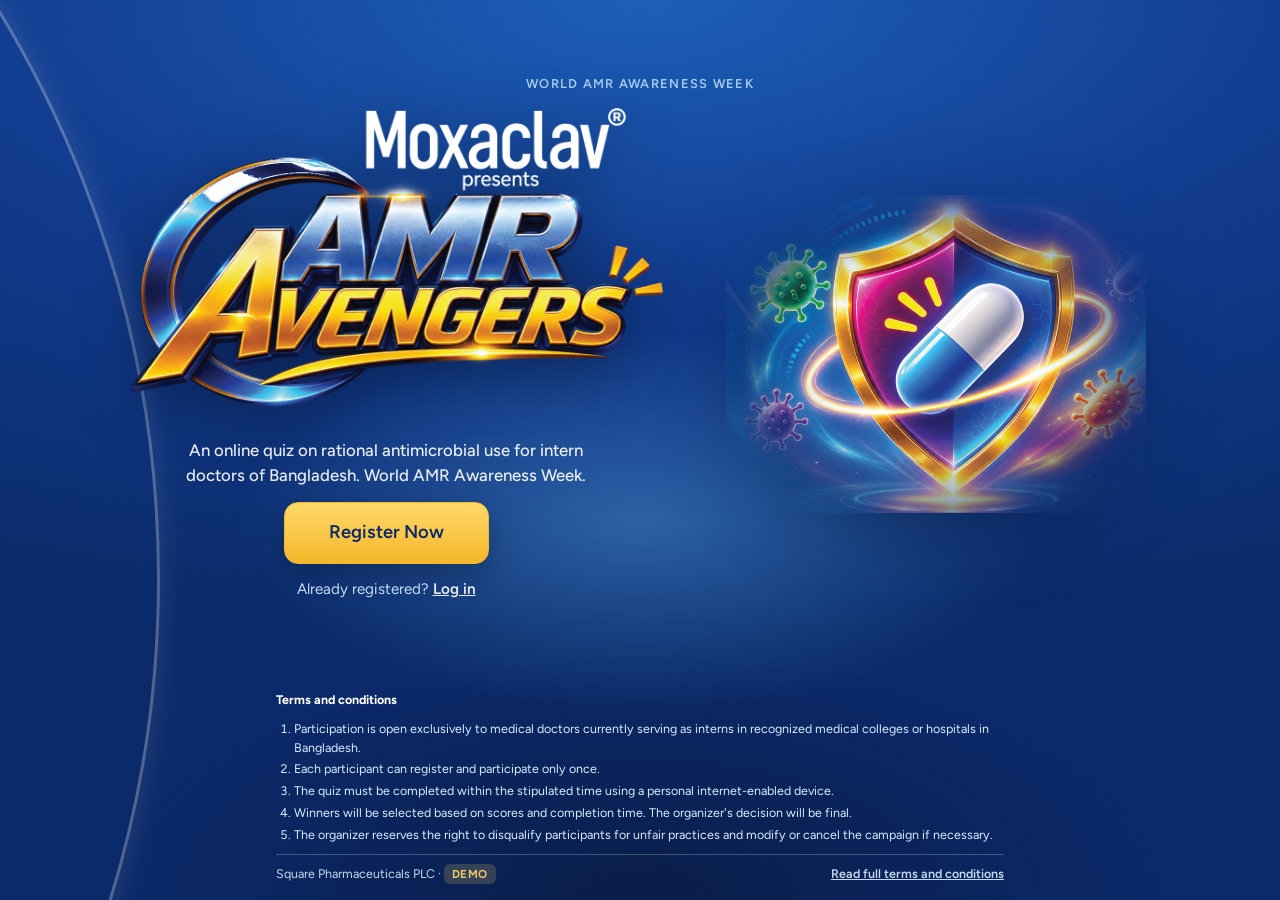
==== commit 1aa69bb8: "Remove the 18 to 24 November date from the start screen texts Co-Authored-By: Claude Fable 5.1 <nore" ====
--- a/index.html
+++ b/index.html
@@ -101,10 +101,13 @@
   background: var(--surface); border-bottom: 1px solid var(--line);
 }
 .topbar-in {
-  max-width: 1100px; margin: 0 auto; padding: 12px 16px;
+  max-width: 1100px; margin: 0 auto; padding: 8px 16px;
   display: flex; align-items: center; justify-content: space-between; gap: 12px;
 }
-.brand { display: flex; flex-direction: column; gap: 1px; min-width: 0; }
+.brand { display: flex; align-items: center; gap: 12px; min-width: 0; text-decoration: none; color: inherit; }
+.logo-badge { display: inline-flex; align-items: center; justify-content: center; background: linear-gradient(180deg, #1d5fb8 0%, #0b2a6a 100%); border-radius: 12px; padding: 6px 10px; flex-shrink: 0; box-shadow: 0 2px 8px rgba(11, 42, 106, 0.25); }
+.logo-badge img { height: 44px; width: auto; display: block; }
+@media (max-width: 480px) { .logo-badge img { height: 38px; } .brand .brand-sub { display: none; } }
 .brand-name { font-family: var(--font-display); font-weight: 700; font-size: 1.05rem; letter-spacing: -0.01em; }
 .brand-sub { font-size: 0.72rem; color: var(--muted); letter-spacing: 0.06em; text-transform: uppercase; }
 .topbar .pill { flex-shrink: 0; }
@@ -398,7 +401,7 @@
    localStorage. Used only for the standalone demo page. Nothing is sent anywhere. */
 window.BOI_API = (function () {
   "use strict";
-  const KEY = "boi_demo_v5";
+  const KEY = "boi_demo_v6";
   const uid = () => Math.random().toString(36).slice(2, 10) + Date.now().toString(36);
   const delay = (v) => new Promise((r) => setTimeout(() => r(v), 120));
   const fail = (m) => { throw new Error(m); };
@@ -408,7 +411,7 @@
   const DEFAULT_TERMS = "1. Participation is open exclusively to medical doctors currently serving as interns in recognized medical colleges or hospitals in Bangladesh.\n2. Each participant can register and participate only once.\n3. The quiz must be completed within the stipulated time using a personal internet-enabled device.\n4. Winners will be selected based on scores and completion time. The organizer's decision will be final.\n5. The organizer reserves the right to disqualify participants for unfair practices and modify or cancel the campaign if necessary.";
   const defaultSettings = () => ({ campaignName: "Battle of Interns", sponsor: "Moxaclav", durationSec: 600, questionCount: 25, shuffle: true, leaderboardPublic: true, showExplanations: true, registrationOpen: true,
     quizMode: "manual", quizOpen: true, quizStartAt: null, quizEndAt: null,
-    splashIcon: "", splashVisual: "", splashKicker: "World AMR Awareness Week · 18 to 24 November", splashCta: "Register Now", splashTheme: {}, splashHeadline: "Battle of Interns", splashSub: "An online quiz on rational antimicrobial use for intern doctors of Bangladesh. World AMR Awareness Week, 18 to 24 November.",
+    splashIcon: "", splashVisual: "", splashKicker: "World AMR Awareness Week", splashCta: "Register Now", splashTheme: {}, splashHeadline: "Battle of Interns", splashSub: "An online quiz on rational antimicrobial use for intern doctors of Bangladesh. World AMR Awareness Week.",
     bannerTop: { enabled: false, image: "", link: "" }, bannerPopup: { enabled: false, image: "", link: "", seconds: 10 }, terms: DEFAULT_TERMS });
   const seedMaterials = () => (window.BOI_SEED_MATERIALS || []).map((m, i) => ({ id: "m" + (i + 1), title: m.title, description: m.description || "", url: m.url || ((window.BOI_ASSET_BASE || "") + "materials/" + m.file), type: m.type || "link", size: m.size || null, visible: true, createdAt: Date.now() }));
 
@@ -580,6 +583,7 @@
       db.participants.forEach((p) => { const r = pRow(db, p); rows.push([rankOf(p), r.name, csvPhone(r.phone), r.bmdc, r.email, r.institution, csvPhone(r.birthDay), r.inBase ? "yes" : "no", new Date(r.registeredAt).toISOString(), r.status, r.score ?? "", r.total ?? "", r.timeTakenSec ?? "", r.tabSwitches, "", r.submittedAt ? new Date(r.submittedAt).toISOString() : ""]); });
       return { filename: `battle-of-interns-participants-${stamp}.csv`, csv: csv(rows) };
     },
+    async adminRanking(t) { const db = load(); adminCheck(db, t); return delay({ rows: ranked(db).map((x) => ({ rank: x.rank, name: x.p.name, phone: x.p.phone, bmdc: x.p.bmdc, email: x.p.email, institution: x.p.institution, score: x.a.score, total: x.a.total, timeTakenSec: x.a.timeTakenSec, submittedAt: x.a.submittedAt, late: false, tabSwitches: x.a.tabSwitches, inBase: db.smsBase.includes(x.p.phone) })), leaderboardPublic: db.settings.leaderboardPublic }); },
     async adminInstitutions(t) { const db = load(); adminCheck(db, t); return delay(sortedInst(db.institutions || [])); },
     async adminSaveInstitutions(t, list) { const db = load(); adminCheck(db, t); db.institutions = list === null ? (window.BOI_SEED_INSTITUTIONS || []).slice() : list.map((x) => String(x).trim()).filter(Boolean); save(db); return { ok: true }; },
     async adminMaterials(t) { const db = load(); adminCheck(db, t); return delay(db.materials.slice()); },
@@ -713,7 +717,7 @@
     const top = settings.banners && settings.banners.top;
     $app.innerHTML = `
       <header class="topbar"><div class="topbar-in">
-        <a class="brand" href="#" style="text-decoration:none;color:inherit"><span class="brand-name">${esc(settings.campaignName)}</span><span class="brand-sub">${esc(settings.sponsor)} &middot; World AMR Awareness Week</span></a>
+        <a class="brand" href="#" title="${esc(settings.campaignName)}"><span class="logo-badge"><img src="${esc(logoUrl())}" alt="${esc(settings.campaignName)}"></span><span class="brand-sub">World AMR Awareness Week</span></a>
         ${right}
       </div></header>
       ${banner && top && top.enabled && top.image ? `<div class="banner-top">${top.link ? `<a href="${esc(top.link)}" target="_blank" rel="noopener">` : ""}<img src="${esc(assetUrl(top.image))}" alt="">${top.link ? "</a>" : ""}</div>` : ""}
@@ -758,7 +762,7 @@
         <div class="splash poster" style="${vars}">
           <div class="splash-bg"></div>
           <div class="splash-body">
-            ${sp.kicker !== "" ? `<span class="splash-kicker">${esc(sp.kicker || "World AMR Awareness Week · 18 to 24 November")}</span>` : ""}
+            ${sp.kicker !== "" ? `<span class="splash-kicker">${esc(sp.kicker || "World AMR Awareness Week")}</span>` : ""}
             ${th.hideLogo ? `<h1>${esc(sp.headline || settings.campaignName)}</h1>` : `<img class="splash-logo" src="${esc(logoUrl())}" alt="${esc(sp.headline || settings.campaignName)}">`}
             ${sp.sub ? `<p class="splash-sub">${esc(sp.sub)}</p>` : ""}
             ${th.hideVisual ? "" : `<img class="splash-visual" src="${esc(visualUrl())}" alt="">`}
@@ -800,7 +804,7 @@
       if (token()) { location.hash = ""; return; }
       shell(`
         <div class="stack">
-          <div class="hero"><div class="hero-text"><span class="eyebrow">Registration</span><h1>Create your account</h1><p class="muted">Register once now. On quiz day you log in with your mobile number and a password you cannot forget.</p></div>${splashIcon()}</div>
+          <div class="hero"><div class="hero-text"><span class="eyebrow">Registration</span><h1>Create your account</h1><p class="muted">Register once now. On quiz day you log in with your mobile number and a password you cannot forget.</p></div>${HERO_ART}</div>
           ${settings.registrationOpen ? `
           <form class="card stack" id="regForm" novalidate>
             ${err ? `<div class="alert bad">${esc(err)}</div>` : ""}
@@ -1099,7 +1103,7 @@
       try { return await fn(); } catch (e) { if (/unauthori[sz]ed|sign in/i.test(e.message)) { Admin.token = null; session.del("boi_admin"); Admin.login("Session expired. Sign in again."); } else toast(e.message); throw e; }
     },
     render() {
-      const tabs = [["overview", "Overview"], ["questions", "Questions"], ["participants", "Participants"], ["materials", "Study materials"], ["appearance", "Splash & banners"], ["smsbase", "SMS base"], ["colleges", "Medical colleges"], ["settings", "Settings"]];
+      const tabs = [["overview", "Overview"], ["ranking", "Ranking"], ["questions", "Questions"], ["participants", "Participants"], ["materials", "Study materials"], ["appearance", "Splash & banners"], ["smsbase", "SMS base"], ["colleges", "Medical colleges"], ["settings", "Settings"]];
       shell(`<div class="stack">
         <div class="row between"><div><span class="eyebrow">Admin panel</span><h1>Campaign control</h1></div><div class="row"><a class="btn sm" href="#" target="_blank">View site</a><button class="btn sm ghost" id="btnLogout">Sign out</button></div></div>
         <div class="tabs">${tabs.map(([k, l]) => `<button class="tab ${Admin.tab === k ? "active" : ""}" data-t="${k}">${l}</button>`).join("")}</div>
@@ -1139,6 +1143,34 @@
       const bo = document.getElementById("btnOpen"), bc = document.getElementById("btnClose");
       if (bo) bo.addEventListener("click", async () => { if (await confirmBox({ title: "Open the quiz now?", body: "Every registered doctor will see the Start button immediately.", okText: "Open quiz" })) setOpen(true); });
       if (bc) bc.addEventListener("click", async () => { if (await confirmBox({ title: "Close the quiz?", body: "New attempts will be blocked. Doctors mid-quiz can still finish.", okText: "Close quiz", danger: true })) setOpen(false); });
+    },
+
+    async ranking(el) {
+      const r = await Admin.guard(() => API.adminRanking(Admin.token));
+      el.innerHTML = `<div class="stack">
+        <div class="row between"><div><h2>Ranking: ${r.rows.length} finished</h2><span class="small muted">Highest score, then faster completion time, then earlier submission. This view is always available to admin.</span></div>
+          <div class="row"><span class="pill ${r.leaderboardPublic ? "good" : "warn"}">${r.leaderboardPublic ? "Visible to participants" : "Hidden from participants"}</span><button class="btn sm" id="rkToggle">${r.leaderboardPublic ? "Hide from participants" : "Show to participants"}</button><button class="btn sm primary" id="rkXlsx">Download Excel</button><button class="btn sm" id="rkCsv">Download CSV</button></div></div>
+        <div class="table-wrap"><table><thead><tr><th>Rank</th><th>Name</th><th>Phone</th><th>BMDC</th><th>College</th><th>Score</th><th>Time</th><th>Submitted</th><th>Flags</th></tr></thead><tbody>
+          ${r.rows.length ? r.rows.map((x) => `<tr><td class="num"><b>${x.rank}</b></td><td>${esc(x.name)}</td><td class="num mono">${esc(x.phone)}</td><td class="num">${esc(x.bmdc || "")}</td><td class="small">${esc(x.institution || "")}</td><td class="num"><b>${x.score}</b>/${x.total}</td><td class="num">${mmss(x.timeTakenSec)}</td><td class="small num">${fmtDate(x.submittedAt)}</td><td>${x.late ? '<span class="pill bad">late</span> ' : ""}${x.tabSwitches > 3 ? `<span class="pill warn">${x.tabSwitches} tab switches</span> ` : ""}${x.inBase ? "" : '<span class="pill">outside SMS base</span>'}</td></tr>`).join("") : `<tr><td colspan="9" class="muted">No one has finished yet.</td></tr>`}
+        </tbody></table></div></div>`;
+      document.getElementById("rkToggle").addEventListener("click", async () => { await Admin.guard(() => API.adminSaveSettings(Admin.token, { leaderboardPublic: !r.leaderboardPublic })); await Admin.refreshSettings(); toast(r.leaderboardPublic ? "Ranking hidden from participants" : "Ranking now visible to participants"); Admin.ranking(el); });
+      const head = ["Rank", "Name", "Phone", "BMDC", "Email", "Medical college", "Score", "Total", "Time (mm:ss)", "Time (seconds)", "Submitted at", "Late submission", "Tab switches", "In SMS base"];
+      const rows = r.rows.map((x) => [x.rank, x.name, x.phone, x.bmdc || "", x.email, x.institution || "", x.score, x.total, mmss(x.timeTakenSec), x.timeTakenSec, fmtDate(x.submittedAt), x.late ? "yes" : "", x.tabSwitches, x.inBase ? "yes" : "no"]);
+      const stamp = new Date().toISOString().slice(0, 10);
+      document.getElementById("rkXlsx").addEventListener("click", async () => {
+        try {
+          await Admin.loadXlsx();
+          const ws = window.XLSX.utils.aoa_to_sheet([head, ...rows]);
+          rows.forEach((_, i) => { const c = ws[window.XLSX.utils.encode_cell({ r: i + 1, c: 2 })]; if (c) c.t = "s"; }); // phone stays text
+          ws["!cols"] = [6, 28, 14, 12, 26, 34, 7, 7, 12, 12, 20, 8, 8, 8].map((w) => ({ wch: w }));
+          const wb = window.XLSX.utils.book_new(); window.XLSX.utils.book_append_sheet(wb, ws, "Ranking");
+          const out = window.XLSX.write(wb, { bookType: "xlsx", type: "array" });
+          Admin.download(`ranking-${stamp}.xlsx`, new Blob([out], { type: "application/vnd.openxmlformats-officedocument.spreadsheetml.sheet" }));
+        } catch (ex) { toast(ex.message); }
+      });
+      document.getElementById("rkCsv").addEventListener("click", () => { const cell = (v, i) => i === 2 ? '="' + v + '"' : /[",\n]/.test(String(v)) ? '"' + String(v).replace(/"/g, '""') + '"' : String(v); Admin.download(`ranking-${stamp}.csv`, [head, ...rows].map((r) => r.map(cell).join(",")).join("\r\n"), "text/csv"); });
+    },
+    loadXlsx() { if (window.XLSX) return Promise.resolve(); return new Promise((res, rej) => { const sc = document.createElement("script"); sc.src = "https://cdnjs.cloudflare.com/ajax/libs/xlsx/0.18.5/xlsx.full.min.js"; sc.onload = res; sc.onerror = () => rej(new Error("Could not load the Excel writer. Use Download CSV instead.")); document.head.appendChild(sc); });
     },
 
     async questions(el) {
@@ -1289,7 +1321,7 @@
         <form class="card stack" id="apForm">
           <h2>Start screen</h2>
           <div class="grid-2">
-            <div class="field"><label for="sp_kicker">Small line above the logo</label><input class="input" id="sp_kicker" value="${esc(s.splashKicker ?? "World AMR Awareness Week · 18 to 24 November")}" placeholder="Leave empty to hide"></div>
+            <div class="field"><label for="sp_kicker">Small line above the logo</label><input class="input" id="sp_kicker" value="${esc(s.splashKicker ?? "World AMR Awareness Week")}" placeholder="Leave empty to hide"></div>
             <div class="field"><label for="sp_head">Headline (shown if the logo is hidden; also the page name)</label><input class="input" id="sp_head" value="${esc(s.splashHeadline || "")}"></div>
             <div class="field"><label for="sp_sub">Sub-line under the logo</label><input class="input" id="sp_sub" value="${esc(s.splashSub || "")}" placeholder="Leave empty to hide"></div>
             <div class="field"><label for="sp_cta">Button text</label><input class="input" id="sp_cta" value="${esc(s.splashCta || "Register Now")}"></div>
@@ -1376,7 +1408,7 @@
         return rows.map((r) => String(r[col] ?? "").trim()).filter(Boolean);
       };
       if (name.endsWith(".xlsx") || name.endsWith(".xls")) {
-        if (!window.XLSX) await new Promise((res, rej) => { const sc = document.createElement("script"); sc.src = "https://cdnjs.cloudflare.com/ajax/libs/xlsx/0.18.5/xlsx.full.min.js"; sc.onload = res; sc.onerror = () => rej(new Error("Could not load the Excel reader. Save the file as CSV and try again.")); document.head.appendChild(sc); });
+        await Admin.loadXlsx();
         const buf = await f.arrayBuffer(); const wb = window.XLSX.read(buf, { type: "array" }); const ws = wb.Sheets[wb.SheetNames[0]];
         return pick(window.XLSX.utils.sheet_to_json(ws, { header: 1, raw: false, defval: "" }));
       }
@@ -1451,9 +1483,10 @@
       document.getElementById("btnReset").addEventListener("click", async () => { if (await confirmBox({ title: "Delete all participants?", body: "Accounts, answers and rankings are deleted. This cannot be undone. Export first if you need the data.", okText: "Delete everything", danger: true })) { await Admin.guard(() => API.adminReset(Admin.token)); store.del("boi_token"); toast("Participants deleted"); Admin.tab = "overview"; Admin.render(); } });
     },
 
-    async download(filename, text, type) {
-      try { if (window.claude && window.claude.use) { const dl = await window.claude.use("downloads"); if (dl) { await dl.save({ filename, data: new Blob([text], { type }) }); return; } } } catch (e) { /* viewer declined; fall through */ }
-      const a = document.createElement("a"); a.href = URL.createObjectURL(new Blob([text], { type })); a.download = filename; document.body.appendChild(a); a.click(); a.remove();
+    async download(filename, data, type) {
+      const blob = data instanceof Blob ? data : new Blob([data], { type });
+      try { if (window.claude && window.claude.use) { const dl = await window.claude.use("downloads"); if (dl) { await dl.save({ filename, data: blob }); return; } } } catch (e) { /* viewer declined; fall through */ }
+      const a = document.createElement("a"); a.href = URL.createObjectURL(blob); a.download = filename; document.body.appendChild(a); a.click(); a.remove();
       setTimeout(() => URL.revokeObjectURL(a.href), 2000);
     },
   };
